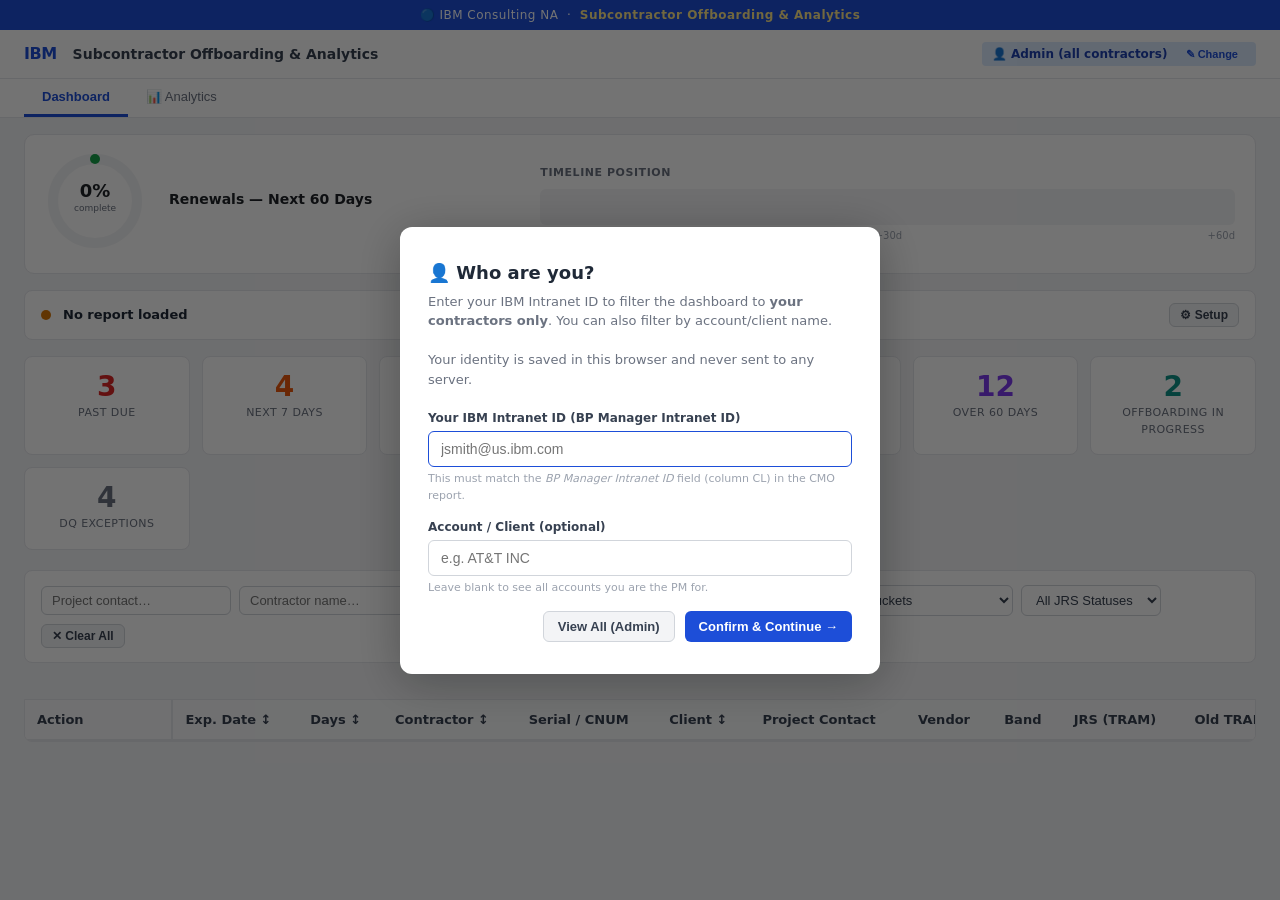
==== share.html @ f2ac37b5 "feat: server-side identity persistence (cross-device sync) + combo dropdowns show all A-Z options sc" ====
<!DOCTYPE html>
<html lang="en">
<head>
<meta charset="UTF-8">
<meta name="viewport" content="width=device-width, initial-scale=1.0">
<title>Subcontractor Offboarding & Analytics</title>
<style>
  *{box-sizing:border-box;margin:0;padding:0}
  body{font-family:-apple-system,"Segoe UI",system-ui,sans-serif;font-size:14px;line-height:1.5;background:#f3f4f6;color:#1f2937}
  .banner{background:#1d4ed8;color:#fff;text-align:center;padding:6px 12px;font-size:12px;letter-spacing:.04em}
  .banner b{color:#fde68a}
  header{background:#fff;border-bottom:1px solid #e5e7eb;padding:12px 24px;display:flex;align-items:center;gap:16px}
  header .logo{font-weight:700;font-size:16px;color:#1d4ed8;letter-spacing:-.5px}
  header .title{font-size:14px;color:#374151;font-weight:600}
  header .role-badge{margin-left:auto;background:#dbeafe;color:#1e40af;border-radius:4px;padding:3px 10px;font-size:12px;font-weight:600}
  nav{background:#fff;border-bottom:1px solid #e5e7eb;padding:0 24px;display:flex;gap:0}
  nav button{padding:10px 18px;border:none;background:none;cursor:pointer;font-size:13px;color:#6b7280;border-bottom:3px solid transparent;font-weight:500;transition:.15s}
  nav button.active{color:#1d4ed8;border-bottom-color:#1d4ed8;font-weight:700}
  nav button:hover:not(.active){color:#374151}
  .main{max-width:100%;margin:0;padding:16px 24px}
  /* Cards */
  .cards{display:grid;grid-template-columns:repeat(auto-fill,minmax(160px,1fr));gap:12px;margin-bottom:20px}
  .card{background:#fff;border:1px solid #e5e7eb;border-radius:8px;padding:16px;text-align:center;cursor:pointer;transition:.15s}
  .card:hover{border-color:#6366f1;box-shadow:0 2px 8px rgba(99,102,241,.15)}
  .card.active-filter{border-color:#1d4ed8;background:#eff6ff}
  .card .num{font-size:28px;font-weight:700;line-height:1}
  .card .lbl{font-size:11px;color:#6b7280;margin-top:4px;text-transform:uppercase;letter-spacing:.04em}
  .card.red .num{color:#dc2626}
  .card.orange .num{color:#ea580c}
  .card.yellow .num{color:#d97706}
  .card.blue .num{color:#2563eb}
  .card.green .num{color:#16a34a}
  .card.purple .num{color:#7c3aed}
  .card.teal .num{color:#0d9488}
  .card.gray .num{color:#6b7280}
  /* Staleness */
  .freshness-bar{background:#fff;border:1px solid #e5e7eb;border-radius:8px;padding:12px 16px;margin-bottom:16px;display:flex;align-items:center;gap:12px;font-size:13px}
  .freshness-bar .dot{width:10px;height:10px;border-radius:50%;flex-shrink:0}
  .dot-ok{background:#16a34a}
  .dot-warn{background:#d97706}
  .dot-stale{background:#dc2626}
  .freshness-bar span{color:#6b7280}
  .freshness-bar b{color:#1f2937}
  /* Filters */
  .filters{background:#fff;border:1px solid #e5e7eb;border-radius:8px;padding:14px 16px;margin-bottom:16px}
  .filters-row{display:flex;flex-wrap:wrap;gap:8px;align-items:center}
  .filters-row input,.filters-row select{border:1px solid #d1d5db;border-radius:6px;padding:6px 10px;font-size:13px;color:#374151;background:#fff;outline:none;min-width:140px}
  .filters-row input:focus,.filters-row select:focus{border-color:#6366f1}
  .btn{display:inline-flex;align-items:center;gap:6px;padding:7px 14px;border-radius:6px;border:none;cursor:pointer;font-size:13px;font-weight:600;transition:.15s}
  .btn-primary{background:#1d4ed8;color:#fff}
  .btn-primary:hover{background:#1e40af}
  .btn-secondary{background:#f3f4f6;color:#374151;border:1px solid #d1d5db}
  .btn-secondary:hover{background:#e5e7eb}
  .btn-danger{background:#dc2626;color:#fff}
  .btn-danger:hover{background:#b91c1c}
  .btn-warn{background:#d97706;color:#fff}
  .btn-warn:hover{background:#b45309}
  .btn-green{background:#16a34a;color:#fff}
  .btn-green:hover{background:#15803d}
  .btn-sm{padding:4px 10px;font-size:12px}
  /* Table */
  .table-outer{position:relative}
  /* Top scrollbar mirror */
  .table-scroll-top{overflow-x:auto;overflow-y:hidden;height:12px;border-radius:4px 4px 0 0}
  .table-scroll-top-inner{height:1px}
  .table-wrap{background:#fff;border:1px solid #e5e7eb;border-radius:0 0 8px 8px;overflow-x:auto;overflow-y:visible}
  table{width:100%;border-collapse:collapse;font-size:13px;min-width:1400px}
  /* Sticky header — stays visible while scrolling down */
  thead th{position:sticky;top:0;z-index:2;background:#f9fafb;padding:10px 12px;text-align:left;font-weight:600;color:#374151;border-bottom:2px solid #e5e7eb;white-space:nowrap;cursor:pointer;user-select:none}
  thead th:hover{background:#f3f4f6}
  /* Action column — sticky to left edge */
  th.col-action,td.col-action{position:sticky;left:0;z-index:1;background:#fff;min-width:130px;white-space:nowrap;border-right:2px solid #e5e7eb}
  thead th.col-action{z-index:3;background:#f9fafb}
  td{padding:9px 12px;border-bottom:1px solid #f3f4f6;vertical-align:middle}
  tr:last-child td{border-bottom:none}
  tr:hover td{background:#f9fafb}
  tr:hover td.col-action{background:#f0f4ff}
  .badge{display:inline-block;padding:2px 8px;border-radius:12px;font-size:11px;font-weight:600}
  .badge-red{background:#fee2e2;color:#b91c1c}
  .badge-orange{background:#ffedd5;color:#c2410c}
  .badge-yellow{background:#fef3c7;color:#92400e}
  .badge-green{background:#dcfce7;color:#15803d}
  .badge-blue{background:#dbeafe;color:#1e40af}
  .badge-purple{background:#ede9fe;color:#6d28d9}
  .badge-gray{background:#f3f4f6;color:#6b7280}
  .badge-warn{background:#fef9c3;color:#713f12}
  /* Detail Panel */
  .overlay{display:none;position:fixed;inset:0;background:rgba(0,0,0,.45);z-index:100;align-items:flex-start;justify-content:flex-end}
  .overlay.open{display:flex}
  .panel{background:#fff;width:680px;max-width:98vw;height:100vh;overflow-y:auto;padding:0;box-shadow:-4px 0 24px rgba(0,0,0,.18);display:flex;flex-direction:column}
  .panel-header{padding:18px 20px;border-bottom:1px solid #e5e7eb;display:flex;align-items:center;gap:12px;position:sticky;top:0;background:#fff;z-index:1}
  .panel-header h2{font-size:16px;font-weight:700;flex:1}
  .panel-body{padding:20px;flex:1}
  .section-title{font-size:12px;font-weight:700;text-transform:uppercase;letter-spacing:.06em;color:#6b7280;margin:18px 0 8px}
  .info-grid{display:grid;grid-template-columns:1fr 1fr;gap:8px 16px}
  .info-item label{display:block;font-size:11px;color:#9ca3af;text-transform:uppercase;letter-spacing:.04em;margin-bottom:2px}
  .info-item span{font-size:13px;color:#1f2937;font-weight:500}
  .dq-warn{background:#fffbeb;border:1px solid #fcd34d;border-radius:6px;padding:8px 12px;font-size:12px;color:#92400e;margin-bottom:8px}
  /* Modal */
  .modal-overlay{display:none;position:fixed;inset:0;background:rgba(0,0,0,.5);z-index:200;align-items:center;justify-content:center}
  .modal-overlay.open{display:flex}
  .modal{background:#fff;border-radius:10px;width:760px;max-width:96vw;max-height:92vh;overflow-y:auto;box-shadow:0 8px 40px rgba(0,0,0,.22)}
  /* Smart combo filter */
  .combo-wrap{position:relative;display:inline-block}
  .combo-wrap input{border:1px solid #d1d5db;border-radius:6px;padding:6px 10px;font-size:13px;color:#374151;background:#fff;outline:none;min-width:150px;width:100%}
  .combo-wrap input:focus{border-color:#6366f1}
  .combo-list{position:absolute;top:calc(100% + 2px);left:0;min-width:100%;max-height:220px;overflow-y:auto;background:#fff;border:1px solid #e5e7eb;border-radius:6px;box-shadow:0 4px 12px rgba(0,0,0,.1);z-index:9999;display:none}
  .combo-list.open{display:block}
  .combo-item{padding:7px 12px;font-size:13px;color:#374151;cursor:pointer;white-space:nowrap;overflow:hidden;text-overflow:ellipsis}
  .combo-item:hover,.combo-item.hi{background:#eff6ff;color:#1d4ed8}
  /* Renewal stepper */
  .rnw-stepper{display:flex;align-items:center;gap:0;margin-bottom:24px;padding:0 4px}
  .rnw-step{display:flex;align-items:center;gap:8px;flex:1;position:relative}
  .rnw-step:not(:last-child)::after{content:'';position:absolute;right:0;top:50%;width:calc(100% - 124px);height:2px;background:#e5e7eb;transform:translateY(-50%);left:124px}
  .rnw-step.done::after{background:#16a34a}
  .rnw-step.active::after{background:#e5e7eb}
  .rnw-circle{width:32px;height:32px;border-radius:50%;display:flex;align-items:center;justify-content:center;font-weight:700;font-size:13px;flex-shrink:0;border:2px solid #e5e7eb;background:#fff;color:#9ca3af;z-index:1}
  .rnw-step.active .rnw-circle{border-color:#1d4ed8;background:#1d4ed8;color:#fff}
  .rnw-step.done .rnw-circle{border-color:#16a34a;background:#16a34a;color:#fff}
  .rnw-label{font-size:12px;font-weight:600;color:#9ca3af;white-space:nowrap}
  .rnw-step.active .rnw-label{color:#1d4ed8}
  .rnw-step.done .rnw-label{color:#16a34a}
  .modal-header{padding:18px 20px;border-bottom:1px solid #e5e7eb;display:flex;align-items:center;gap:12px;position:sticky;top:0;background:#fff;z-index:1}
  .modal-header h2{font-size:16px;font-weight:700;flex:1}
  .modal-body{padding:20px}
  .modal-footer{padding:14px 20px;border-top:1px solid #e5e7eb;display:flex;gap:10px;justify-content:flex-end;position:sticky;bottom:0;background:#fff}
  /* Form */
  .form-group{margin-bottom:14px}
  .form-group label{display:block;font-size:12px;font-weight:600;color:#374151;margin-bottom:4px}
  .form-group input,.form-group select,.form-group textarea{width:100%;border:1px solid #d1d5db;border-radius:6px;padding:7px 10px;font-size:13px;color:#374151;outline:none}
  .form-group input:focus,.form-group select:focus,.form-group textarea:focus{border-color:#6366f1}
  .form-grid{display:grid;grid-template-columns:1fr 1fr;gap:12px}
  .attest-box{border:1px solid #d1d5db;border-radius:8px;padding:14px;margin-bottom:12px;background:#f9fafb}
  .attest-box label{display:flex;gap:10px;cursor:pointer;font-size:13px;color:#374151;line-height:1.5}
  .attest-box input[type=checkbox]{width:16px;height:16px;margin-top:2px;flex-shrink:0;accent-color:#1d4ed8}
  .attest-box.checked{border-color:#16a34a;background:#f0fdf4}
  /* JRS Validation */
  .jrs-result{border-radius:8px;padding:12px 14px;margin-bottom:12px;font-size:13px}
  .jrs-active{background:#dcfce7;border:1px solid #86efac;color:#15803d}
  .jrs-warn{background:#fef3c7;border:1px solid #fcd34d;color:#92400e}
  .jrs-error{background:#fee2e2;border:1px solid #fca5a5;color:#b91c1c}
  .jrs-blocked{background:#ede9fe;border:1px solid #c4b5fd;color:#6d28d9}
  /* TRAM Reconciliation */
  .recon-table{width:100%;border-collapse:collapse;font-size:13px;margin-bottom:12px}
  .recon-table th{background:#f9fafb;padding:8px 10px;text-align:left;font-size:11px;font-weight:700;text-transform:uppercase;letter-spacing:.04em;color:#6b7280;border-bottom:2px solid #e5e7eb}
  .recon-table td{padding:8px 10px;border-bottom:1px solid #f3f4f6;vertical-align:middle}
  .recon-match{color:#16a34a;font-weight:600}
  .recon-mismatch{color:#dc2626;font-weight:600}
  /* Timeline */
  .timeline{list-style:none}
  .timeline li{display:flex;gap:12px;margin-bottom:14px}
  .tl-dot{width:10px;height:10px;border-radius:50%;background:#6366f1;margin-top:5px;flex-shrink:0}
  .tl-dot.green{background:#16a34a}
  .tl-dot.orange{background:#ea580c}
  .tl-dot.red{background:#dc2626}
  .tl-dot.blue{background:#2563eb}
  .tl-content .tl-time{font-size:11px;color:#9ca3af}
  .tl-content .tl-action{font-size:13px;font-weight:600;color:#1f2937}
  .tl-content .tl-detail{font-size:12px;color:#6b7280}
  /* Progress Steps */
  .steps{display:flex;gap:0;margin-bottom:20px;background:#f9fafb;border:1px solid #e5e7eb;border-radius:8px;overflow:hidden}
  .step{flex:1;padding:10px 8px;text-align:center;font-size:12px;font-weight:600;color:#9ca3af;border-right:1px solid #e5e7eb;position:relative}
  .step:last-child{border-right:none}
  .step.done{background:#dcfce7;color:#15803d}
  .step.active{background:#dbeafe;color:#1e40af}
  .step.blocked{background:#fee2e2;color:#b91c1c}
  /* DQ Page */
  .dq-card{background:#fff;border:1px solid #e5e7eb;border-radius:8px;padding:16px;margin-bottom:12px}
  .dq-card h3{font-size:14px;font-weight:700;margin-bottom:8px;display:flex;align-items:center;gap:8px}
  .dq-card p{font-size:13px;color:#6b7280;margin-bottom:8px}
  .tag{display:inline-block;padding:2px 8px;border-radius:4px;font-size:11px;font-weight:700;text-transform:uppercase;letter-spacing:.04em;margin-right:4px}
  .tag-error{background:#fee2e2;color:#b91c1c}
  .tag-warn{background:#fef3c7;color:#92400e}
  .tag-info{background:#dbeafe;color:#1e40af}
  hr.divider{border:none;border-top:1px solid #e5e7eb;margin:16px 0}
  .confirm-row{background:#f0fdf4;border:1px solid #86efac;border-radius:8px;padding:12px 14px;margin-bottom:8px;font-size:13px}
  .confirm-row b{color:#15803d}
  .email-preview{background:#f9fafb;border:1px solid #e5e7eb;border-radius:8px;padding:14px;font-size:13px;font-family:monospace;white-space:pre-wrap;line-height:1.6}
  .field-changed{background:#fef9c3}
  .status-dot{display:inline-block;width:8px;height:8px;border-radius:50%;margin-right:5px}
  .sd-green{background:#16a34a}
  .sd-red{background:#dc2626}
  .sd-yellow{background:#d97706}
  .sd-blue{background:#2563eb}
  /* Identity / Who-are-you modal */
  @keyframes spin{from{transform:rotate(0deg)}to{transform:rotate(360deg)}}
  .id-modal-overlay{display:none;position:fixed;inset:0;background:rgba(0,0,0,.55);z-index:500;align-items:center;justify-content:center;pointer-events:none}
  .id-modal-overlay.open{display:flex;pointer-events:all}
  .id-modal{background:#fff;border-radius:12px;width:480px;max-width:96vw;padding:32px 28px;box-shadow:0 8px 48px rgba(0,0,0,.28)}
  .id-modal h2{font-size:18px;font-weight:700;margin-bottom:6px;color:#1f2937}
  .id-modal p{font-size:13px;color:#6b7280;margin-bottom:20px;line-height:1.5}
  .id-modal label{display:block;font-size:12px;font-weight:600;color:#374151;margin-bottom:4px}
  .id-modal input{width:100%;border:1px solid #d1d5db;border-radius:6px;padding:9px 12px;font-size:14px;outline:none;margin-bottom:14px}
  .id-modal input:focus{border-color:#1d4ed8}
  .id-modal .id-hint{font-size:11px;color:#9ca3af;margin-top:-10px;margin-bottom:14px}
  .id-modal .id-actions{display:flex;gap:10px;justify-content:flex-end;margin-top:6px}
  .id-active-badge{background:#dbeafe;color:#1d4ed8;border-radius:4px;padding:2px 8px;font-size:11px;font-weight:600;margin-left:6px;vertical-align:middle;cursor:pointer;border:none}
  .id-active-badge:hover{background:#bfdbfe}
</style>
</head>
<body>

<!-- ═══════════════════════════════════════════
     IDENTITY MODAL — shown before dashboard if no identity saved
═══════════════════════════════════════════ -->
<div class="id-modal-overlay" id="identityModal">
  <div class="id-modal">
    <h2>👤 Who are you?</h2>
    <p>Enter your IBM Intranet ID to filter the dashboard to <b>your contractors only</b>. You can also filter by account/client name.<br><br>Your identity is saved in this browser and never sent to any server.</p>
    <label>Your IBM Intranet ID (BP Manager Intranet ID)</label>
    <input id="id-intranetId" type="email" placeholder="jsmith@us.ibm.com" autocomplete="email"
           oninput="clearIdentityError()" onkeydown="if(event.key==='Enter') saveIdentity()">
    <div id="id-intranetId-error" style="display:none;color:#dc2626;font-size:12px;font-weight:600;margin-top:-10px;margin-bottom:10px"></div>
    <div class="id-hint">This must match the <em>BP Manager Intranet ID</em> field (column CL) in the CMO report.</div>
    <label>Account / Client (optional)</label>
    <input id="id-client" type="text" placeholder="e.g. AT&T INC">
    <div class="id-hint">Leave blank to see all accounts you are the PM for.</div>
    <!-- Admin PIN gate — hidden until "View All" is clicked -->
    <div id="adminPinSection" style="display:none;margin-top:12px;padding:12px;background:#f7f8fa;border:1px solid #e5e7eb;border-radius:6px">
      <label style="font-size:13px;font-weight:600;color:#374151">Admin PIN</label>
      <input id="adminPinInput" type="password" placeholder="Enter admin PIN"
             style="width:100%;padding:8px 10px;border:1px solid #d1d5db;border-radius:4px;font-size:14px;margin-top:4px;box-sizing:border-box"
             onkeydown="if(event.key==='Enter') confirmAdminPin()">
      <div id="adminPinError" style="color:#dc2626;font-size:12px;margin-top:4px;display:none">Incorrect PIN. Try again.</div>
      <div style="display:flex;gap:8px;margin-top:8px">
        <button class="btn btn-secondary" style="flex:1" onclick="hideAdminPin()">Cancel</button>
        <button class="btn btn-primary" style="flex:1" onclick="confirmAdminPin()">Confirm</button>
      </div>
    </div>
    <div class="id-actions" id="adminPinActions">
      <button class="btn btn-secondary" onclick="showAdminPin()">View All (Admin)</button>
      <button class="btn btn-primary" onclick="saveIdentity()">Confirm &amp; Continue →</button>
    </div>
  </div>
</div>

<div class="banner" id="appBanner">🔵 IBM Consulting NA &nbsp;·&nbsp; <b>Subcontractor Offboarding &amp; Analytics</b></div>

<header>
  <div class="logo">IBM</div>
  <div class="title">Subcontractor Offboarding &amp; Analytics</div>
  <div class="role-badge" id="headerBadge">👤 —</div>
</header>

<nav>
  <button class="active" onclick="showTab('dashboard',this)">Dashboard</button>
  <button onclick="showTab('analytics',this)">📊 Analytics</button>
</nav>

<div class="main">

<!-- ═══════════════════════════════════════════
     TAB: DASHBOARD
═══════════════════════════════════════════ -->
<div id="tab-dashboard">

  <!-- ── 60-Day Renewal Progress Ring ── -->
  <div id="renewalProgressWidget" style="background:#fff;border:1px solid #e5e7eb;border-radius:10px;padding:16px 20px;margin-bottom:16px;display:flex;gap:24px;align-items:center;flex-wrap:wrap">
    <div style="position:relative;flex-shrink:0">
      <svg width="100" height="100" viewBox="0 0 100 100">
        <circle cx="50" cy="50" r="42" fill="none" stroke="#f3f4f6" stroke-width="10"/>
        <circle id="rpRingDone" cx="50" cy="50" r="42" fill="none" stroke="#16a34a" stroke-width="10"
                stroke-linecap="round" stroke-dasharray="0 264" transform="rotate(-90 50 50)" style="transition:stroke-dasharray .5s ease"/>
        <circle id="rpRingIP" cx="50" cy="50" r="42" fill="none" stroke="#f59e0b" stroke-width="10"
                stroke-linecap="round" stroke-dasharray="0 264" transform="rotate(-90 50 50)" style="transition:stroke-dasharray .5s ease;display:none"/>
        <text id="rpPct" x="50" y="46" text-anchor="middle" font-size="18" font-weight="700" fill="#1f2328">0%</text>
        <text x="50" y="60" text-anchor="middle" font-size="9" fill="#6b7280">complete</text>
      </svg>
    </div>
    <div style="flex:1;min-width:200px">
      <div style="font-weight:700;font-size:14px;margin-bottom:10px;color:#1f2328">Renewals — Next 60 Days</div>
      <div style="display:flex;flex-direction:column;gap:6px" id="rpLegend"></div>
    </div>
    <div style="flex:2;min-width:260px">
      <div style="font-size:11px;font-weight:700;text-transform:uppercase;letter-spacing:.05em;color:#6b7280;margin-bottom:8px">Timeline position</div>
      <div id="rpTimeline" style="position:relative;height:36px;background:#f3f4f6;border-radius:6px;overflow:hidden"></div>
      <div style="display:flex;justify-content:space-between;font-size:10px;color:#9ca3af;margin-top:3px"><span>Today</span><span>+30d</span><span>+60d</span></div>
    </div>
  </div>

  <div class="freshness-bar" id="freshnessBar">
    <div class="dot dot-warn" id="freshnessDot"></div>
    <div id="freshnessText">
      <b id="freshnessFile">No report loaded</b>
      <span id="freshnessDate" style="margin-left:12px"></span>
      <span id="freshnessIngested" style="margin-left:12px"></span>
      <span id="freshnessStale" style="margin-left:12px;color:#d97706;font-weight:600"></span>
    </div>
    <button class="btn btn-secondary btn-sm" style="margin-left:auto" id="setupBtn" onclick="openSetupPanel()">⚙ Setup</button>
  </div>

  <div class="cards" id="bucketCards">
    <div class="card red" onclick="filterBucket('past-due',this)" title="Past due">
      <div class="num" id="cnt-past">3</div>
      <div class="lbl">Past Due</div>
    </div>
    <div class="card orange" onclick="filterBucket('0-7',this)" title="0–7 days">
      <div class="num" id="cnt-07">4</div>
      <div class="lbl">Next 7 Days</div>
    </div>
    <div class="card yellow" onclick="filterBucket('8-14',this)" title="8–14 days">
      <div class="num" id="cnt-814">5</div>
      <div class="lbl">8–14 Days</div>
    </div>
    <div class="card blue" onclick="filterBucket('15-30',this)" title="15–30 days">
      <div class="num" id="cnt-1530">6</div>
      <div class="lbl">15–30 Days</div>
    </div>
    <div class="card green" onclick="filterBucket('31-60',this)" title="31–60 days">
      <div class="num" id="cnt-3160">8</div>
      <div class="lbl">31–60 Days</div>
    </div>
    <div class="card purple" onclick="filterBucket('60+',this)" title=">60 days">
      <div class="num" id="cnt-60p">12</div>
      <div class="lbl">Over 60 Days</div>
    </div>
    <div class="card teal" onclick="filterBucket('offboard-ip',this)" title="Offboarding in progress">
      <div class="num" id="cnt-oip">2</div>
      <div class="lbl">Offboarding In Progress</div>
    </div>
    <div class="card gray" onclick="filterBucket('dq',this)" title="Data quality">
      <div class="num" id="cnt-dq">4</div>
      <div class="lbl">DQ Exceptions</div>
    </div>
  </div>

  <div class="filters">
    <div class="filters-row">
      <!-- Smart combo: type to search, dropdown shows matching options from live data -->
      <div class="combo-wrap" id="cw-contact">
        <input id="f-contact" type="text" placeholder="Project contact…" autocomplete="off"
               oninput="_comboInput('contact')" onfocus="_comboOpen('contact')" onblur="_comboBlur('contact')">
        <div class="combo-list" id="cl-contact"></div>
      </div>
      <div class="combo-wrap" id="cw-contractor">
        <input id="f-contractor" type="text" placeholder="Contractor name…" autocomplete="off"
               oninput="_comboInput('contractor')" onfocus="_comboOpen('contractor')" onblur="_comboBlur('contractor')">
        <div class="combo-list" id="cl-contractor"></div>
      </div>
      <div class="combo-wrap" id="cw-client">
        <input id="f-client" type="text" placeholder="Client…" autocomplete="off"
               oninput="_comboInput('client')" onfocus="_comboOpen('client')" onblur="_comboBlur('client')">
        <div class="combo-list" id="cl-client"></div>
      </div>
      <div class="combo-wrap" id="cw-serial">
        <input id="f-serial" type="text" placeholder="Serial / TalentID…" autocomplete="off"
               oninput="_comboInput('serial')" onfocus="_comboOpen('serial')" onblur="_comboBlur('serial')">
        <div class="combo-list" id="cl-serial"></div>
      </div>
      <select id="f-bucket" onchange="applyFilters()">
        <option value="">All Buckets</option>
        <option value="past-due">Past Due</option>
        <option value="0-7">Next 7 Days</option>
        <option value="8-14">8–14 Days</option>
        <option value="15-30">15–30 Days</option>
        <option value="31-60">31–60 Days</option>
        <option value="60+">Over 60 Days</option>
        <option value="offboard-ip">Offboarding In Progress</option>
      </select>
      <select id="f-jrs" onchange="applyFilters()">
        <option value="">All JRS Statuses</option>
        <option value="active">JRS Active</option>
        <option value="warn">JRS Warning</option>
        <option value="invalid">JRS Invalid</option>
      </select>
      <button class="btn btn-secondary btn-sm" onclick="clearFilters()">✕ Clear All</button>
    </div>
  </div>

  <div style="font-size:12px;color:#6b7280;text-align:right;padding:4px 8px" id="tableRowCount"></div>
  <div class="table-outer">
    <div class="table-scroll-top" id="tableScrollTop">
      <div class="table-scroll-top-inner" id="tableScrollTopInner"></div>
    </div>
    <div class="table-wrap" id="tableWrap">
      <table id="mainTable">
        <thead>
          <tr>
            <th class="col-action">Action</th>
            <th onclick="sortTable(0)" title="Sort">Exp. Date ↕</th>
            <th onclick="sortTable(1)" title="Sort">Days ↕</th>
            <th onclick="sortTable(2)">Contractor ↕</th>
            <th onclick="sortTable(3)">Serial / CNUM</th>
            <th onclick="sortTable(4)">Client ↕</th>
            <th onclick="sortTable(5)">Project Contact</th>
            <th onclick="sortTable(6)">Vendor</th>
            <th onclick="sortTable(7)">Band</th>
            <th onclick="sortTable(8)">JRS (TRAM)</th>
            <th onclick="sortTable(9)">Old TRAM ID</th>
            <th>PM Status</th>
          </tr>
        </thead>
        <tbody id="tableBody"></tbody>
      </table>
    </div>
  </div>
</div>

<!-- ═══════════════════════════════════════════
     TAB: RENEWAL WORKFLOW
═══════════════════════════════════════════ -->
<!-- ═══════════════════════════════════════════
     TAB: ANALYTICS
═══════════════════════════════════════════ -->
<div id="tab-analytics" style="display:none">
  <div style="padding:24px">

    <!-- Filters -->
    <div style="display:flex;gap:12px;flex-wrap:wrap;align-items:center;margin-bottom:24px">
      <div>
        <label style="font-size:12px;color:#6b7280;display:block;margin-bottom:4px">Market / Sector (col GM)</label>
        <select id="an-sector" onchange="renderAnalytics()" style="padding:6px 10px;border:1px solid #d1d5db;border-radius:6px;font-size:13px;min-width:160px">
          <option value="">All Sectors</option>
        </select>
      </div>
      <div>
        <label style="font-size:12px;color:#6b7280;display:block;margin-bottom:4px">Client</label>
        <select id="an-client" onchange="renderAnalytics()" style="padding:6px 10px;border:1px solid #d1d5db;border-radius:6px;font-size:13px;min-width:200px">
          <option value="">All Clients</option>
        </select>
      </div>
      <div style="margin-left:auto;font-size:12px;color:#6b7280" id="an-scope"></div>
    </div>

    <!-- Summary cards row -->
    <div style="display:grid;grid-template-columns:repeat(auto-fill,minmax(140px,1fr));gap:12px;margin-bottom:28px" id="an-cards"></div>

    <!-- Charts grid -->
    <div style="display:grid;grid-template-columns:1fr 1fr;gap:24px;margin-bottom:24px">
      <!-- Expiry bucket bar chart -->
      <div style="background:#fff;border:1px solid #e5e7eb;border-radius:10px;padding:20px">
        <div style="font-weight:600;font-size:14px;margin-bottom:16px;color:#1f2328">Contractors by Expiry Bucket</div>
        <div id="an-chart-bucket"></div>
      </div>
      <!-- Sector donut -->
      <div style="background:#fff;border:1px solid #e5e7eb;border-radius:10px;padding:20px">
        <div style="font-weight:600;font-size:14px;margin-bottom:16px;color:#1f2328">Distribution by Sector</div>
        <div id="an-chart-sector"></div>
      </div>
    </div>

    <!-- Top clients bar + Top vendors bar -->
    <div style="display:grid;grid-template-columns:1fr 1fr;gap:24px;margin-bottom:24px">
      <div style="background:#fff;border:1px solid #e5e7eb;border-radius:10px;padding:20px">
        <div style="font-weight:600;font-size:14px;margin-bottom:16px;color:#1f2328">Top 10 Clients</div>
        <div id="an-chart-clients"></div>
      </div>
      <div style="background:#fff;border:1px solid #e5e7eb;border-radius:10px;padding:20px">
        <div style="font-weight:600;font-size:14px;margin-bottom:16px;color:#1f2328">Top 10 Vendors</div>
        <div id="an-chart-vendors"></div>
      </div>
    </div>

    <!-- Expiry timeline -->
    <div style="background:#fff;border:1px solid #e5e7eb;border-radius:10px;padding:20px;margin-bottom:24px">
      <div style="font-weight:600;font-size:14px;margin-bottom:4px;color:#1f2328">Expiry Timeline — Contractors expiring per month</div>
      <div style="font-size:12px;color:#6b7280;margin-bottom:16px">Each bar = number of contractors whose contract ends in that month</div>
      <div id="an-chart-timeline"></div>
    </div>

  </div>
</div>


</div><!-- /main -->

<!-- ═══════════════════════════════════════════
     SETUP PANEL (slide-in from right)
═══════════════════════════════════════════ -->
<div class="overlay" id="setupOverlay" onclick="closeSetupPanel(event)">
  <div class="panel" id="setupPanel">
    <div class="panel-header">
      <h2 id="setupPanelTitle">⚙ Setup</h2>
      <button class="btn btn-secondary btn-sm" onclick="closeSetupPanel()">✕ Close</button>
    </div>
    <div class="panel-body">

      <!-- Status-only view for non-admins -->
      <div id="setupStatusOnly">
        <p style="font-size:13px;color:#6b7280;margin-bottom:16px">
          Files are loaded and managed by the app admin. Data is shared across all users — no action needed.
        </p>
        <div id="statusReport" style="font-size:13px;margin-bottom:8px"></div>
        <div id="statusTaxonomy" style="font-size:13px;margin-bottom:8px"></div>
        <div id="statusTemplate" style="font-size:13px;margin-bottom:8px"></div>
        <div id="setupSummary" style="margin-top:12px"></div>
        <hr style="border:none;border-top:1px solid #e5e7eb;margin:16px 0">
        <button id="setupAdminBtn" class="btn btn-secondary btn-sm" onclick="setupEnterAdminMode()">🔒 Admin: Upload / Replace Files</button>
      </div>

      <!-- Admin upload controls — hidden until PIN verified -->
      <div id="setupAdminControls" style="display:none">

        <p style="font-size:13px;color:#6b7280;margin-bottom:20px">
          Upload your three files once. They are <b>saved to disk on the server</b> and auto-reload on every restart — no re-upload needed.
        </p>

        <input type="hidden" id="uploadPin">

        <!-- Report -->
        <div style="border:1px solid #e5e7eb;border-radius:8px;padding:16px;margin-bottom:14px;background:#fafafa">
          <div style="font-weight:700;margin-bottom:4px">1. Contractor Report <span style="color:#dc2626">*</span></div>
          <div style="font-size:12px;color:#6b7280;margin-bottom:10px">
            The <code>.xlsb</code> or <code>.xlsx</code> CMO report.<br>
            Filename: <code>Contractor Management Outlook report IBM Consulting NA 09.07.xlsb</code>
          </div>
          <div style="display:flex;align-items:center;gap:10px">
            <input type="file" id="fileReport" accept=".xlsb,.xlsx" style="font-size:13px">
            <button class="btn btn-primary btn-sm" onclick="uploadFile('report')">Upload</button>
          </div>
          <div id="statusReportAdmin" style="margin-top:8px;font-size:13px"></div>
        </div>

        <!-- Taxonomy -->
        <div style="border:1px solid #e5e7eb;border-radius:8px;padding:16px;margin-bottom:14px;background:#fafafa">
          <div style="font-weight:700;margin-bottom:4px">2. JRS Taxonomy <span style="color:#dc2626">*</span></div>
          <div style="font-size:12px;color:#6b7280;margin-bottom:10px">
            The M389 taxonomy <code>.xlsx</code> file (IBM Consulting Taxonomy Shortlist).
          </div>
          <div style="display:flex;align-items:center;gap:10px">
            <input type="file" id="fileTaxonomy" accept=".xlsx" style="font-size:13px">
            <button class="btn btn-primary btn-sm" onclick="uploadFile('taxonomy')">Upload</button>
          </div>
          <div id="statusTaxonomyAdmin" style="margin-top:8px;font-size:13px"></div>
        </div>

        <!-- Template -->
        <div style="border:1px solid #e5e7eb;border-radius:8px;padding:16px;margin-bottom:14px;background:#fafafa">
          <div style="font-weight:700;margin-bottom:4px">3. Excel Renewal Template <span style="color:#dc2626">*</span></div>
          <div style="font-size:12px;color:#6b7280;margin-bottom:10px">
            The <code>Request Form Template_Contractor Team.xlsm</code> file.
          </div>
          <div style="display:flex;align-items:center;gap:10px">
            <input type="file" id="fileTemplate" accept=".xlsm,.xlsx" style="font-size:13px">
            <button class="btn btn-primary btn-sm" onclick="uploadFile('template')">Upload</button>
          </div>
          <div id="statusTemplateAdmin" style="margin-top:8px;font-size:13px"></div>
        </div>

      </div><!-- /setupAdminControls -->

    </div>
  </div>
</div>

<!-- ═══════════════════════════════════════════
     DETAIL PANEL (slide-in)
═══════════════════════════════════════════ -->
<div class="overlay" id="detailOverlay" onclick="closeDetail(event)">
  <div class="panel" id="detailPanel">
    <div class="panel-header">
      <h2 id="detailTitle">Contractor Detail</h2>
      <button class="btn btn-secondary btn-sm" onclick="closeDetailPanel()">✕ Close</button>
    </div>
    <div class="panel-body" id="detailBody"></div>
  </div>
</div>

<!-- ═══════════════════════════════════════════
     OFFBOARDING MODAL
═══════════════════════════════════════════ -->
<div class="modal-overlay" id="offboardModal">
  <div class="modal">
    <div class="modal-header">
      <h2 id="offboardModalTitle">Offboarding Workflow</h2>
      <button class="btn btn-secondary btn-sm" onclick="closeOffboardModal()">✕ Close</button>
    </div>
    <div class="modal-body" id="offboardModalBody"></div>
    <div class="modal-footer" id="offboardModalFooter"></div>
  </div>
</div>

<script>
// ═══════════════════════════════════════════════
// API CONFIGURATION
// Set API_BASE to your deployed backend URL once it is live.
// Leave empty ('') to use synthetic data only (prototype mode).
// Example: const API_BASE = 'https://tram-renewals-production.up.railway.app';
// ═══════════════════════════════════════════════
const API_BASE = 'https://tram-renewals-production.up.railway.app';

// ── API helpers ───────────────────────────────
async function apiFetch(path, options={}) {
  const url = API_BASE + path;
  const res = await fetch(url, {
    headers: {'Content-Type':'application/json', 'Accept':'application/json'},
    ...options
  });
  if (!res.ok) {
    const err = await res.json().catch(()=>({detail: res.statusText}));
    throw new Error(err.detail || res.statusText);
  }
  return res.json();
}

// ── Setup panel ───────────────────────────────
// Tracks whether the current session has verified the admin PIN for Setup.
let _setupAdminVerified = false;

async function openSetupPanel() {
  document.getElementById('setupOverlay').classList.add('open');

  // Populate status rows from /api/status for everyone
  if (API_BASE) {
    try {
      const st = await apiFetch('/api/status');
      const rEl = document.getElementById('statusReport');
      const tEl = document.getElementById('statusTaxonomy');
      const tmEl= document.getElementById('statusTemplate');
      if (rEl)  rEl.innerHTML  = st.report   ? `<span style="color:#16a34a">✅ CMO loaded: <b>${st.report.filename}</b> — ${st.report.accepted} contractors · ${st.report.report_date}${st.report.persisted?' · 💾 persisted':''}</span>` : `<span style="color:#6b7280">⚪ CMO report: not loaded</span>`;
      if (tEl)  tEl.innerHTML  = st.taxonomy ? `<span style="color:#16a34a">✅ JRS Taxonomy loaded${st.taxonomy.persisted?' · 💾 persisted':''}</span>` : `<span style="color:#6b7280">⚪ JRS Taxonomy: not loaded</span>`;
      if (tmEl) tmEl.innerHTML = st.template ? `<span style="color:#16a34a">✅ Template loaded: <b>${st.template.filename||'template'}</b> · ${(st.template.size/1024).toFixed(0)} KB${st.template.persisted?' · 💾 persisted':''}</span>` : `<span style="color:#6b7280">⚪ Renewal template: not loaded</span>`;
    } catch(_) {}
  }

  // Show admin controls only if PIN already verified this session
  _showSetupMode(_setupAdminVerified);
}

function _showSetupMode(isAdmin) {
  document.getElementById('setupStatusOnly').style.display     = isAdmin ? 'none' : 'block';
  document.getElementById('setupAdminControls').style.display  = isAdmin ? 'block' : 'none';
  document.getElementById('setupPanelTitle').textContent       = isAdmin ? '⚙ Setup — Upload Files (Admin)' : '⚙ Setup — Status';
  // Show/hide the "Admin Upload" button in the status-only view
  const adminBtn = document.getElementById('setupAdminBtn');
  if (adminBtn) adminBtn.style.display = isAdmin ? 'none' : 'inline-block';
}

async function setupEnterAdminMode() {
  const pin = prompt('Enter admin PIN to access upload controls:');
  if (pin === null) return; // cancelled
  try {
    const resp = await fetch(`${API_BASE}/api/verify-pin?pin=${encodeURIComponent(pin.trim())}`);
    if (resp.ok) {
      _setupAdminVerified = true;
      // Store verified PIN for upload calls
      document.getElementById('uploadPin').value = pin.trim();
      _showSetupMode(true);
    } else {
      alert('Incorrect PIN.');
    }
  } catch(_) {
    alert('Could not reach server.');
  }
}

function closeSetupPanel(e) {
  if (!e || e.target === document.getElementById('setupOverlay'))
    document.getElementById('setupOverlay').classList.remove('open');
}

async function uploadFile(type) {
  const capType   = type.charAt(0).toUpperCase() + type.slice(1);
  const fileInput = document.getElementById('file' + capType);
  // Admin status elements have "Admin" suffix; fallback to plain id
  const statusEl  = document.getElementById('status' + capType + 'Admin')
                 || document.getElementById('status' + capType);
  if (!fileInput || !fileInput.files || !fileInput.files[0]) {
    if (statusEl) statusEl.innerHTML = `<span style="color:#dc2626">Please select a file first.</span>`;
    return;
  }
  const file = fileInput.files[0];
  const pin  = (document.getElementById('uploadPin') || {}).value || '';
  if (statusEl) statusEl.innerHTML = `<span style="color:#6b7280">⏳ Uploading ${file.name}…</span>`;

  try {
    const form = new FormData();
    form.append('file', file);
    const url = `${API_BASE}/api/upload/${type}?pin=${encodeURIComponent(pin)}`;
    const res = await fetch(url, {method:'POST', body: form});
    if (!res.ok) {
      const err = await res.json().catch(()=>({detail: res.statusText}));
      throw new Error(err.detail || res.statusText);
    }
    const data = await res.json();
    if (type === 'report') {
      const ledgerNote = data.ledger_applied ? ` · 📋 ${data.ledger_applied} ledger overrides applied` : '';
      if (statusEl) statusEl.innerHTML = `<span style="color:#16a34a">✅ ${data.filename} — ${data.accepted} contractors, ${data.dq} DQ${ledgerNote}</span>`;
      await loadData();
    } else if (type === 'taxonomy') {
      if (statusEl) statusEl.innerHTML = `<span style="color:#16a34a">✅ Taxonomy loaded successfully</span>`;
    } else {
      if (statusEl) statusEl.innerHTML = `<span style="color:#16a34a">✅ ${data.filename} — template ready (${(data.size/1024).toFixed(0)} KB)</span>`;
    }
  } catch(e) {
    if (statusEl) statusEl.innerHTML = `<span style="color:#dc2626">❌ ${e.message}</span>`;
  }
}

function checkSetupComplete() { /* no-op — status shown via openSetupPanel */ }

// ── Load contractors from backend ──────────────
// Normalise a raw API contractor record so renderTable() can read it identically
// to the synthetic CONTRACTORS array. Backend uses daysToExpiry; frontend uses c.days.
// Also handles bucket overrides for renewal/offboard in-progress states.
function normaliseApiRecord(c) {
  c.id   = c.serial;
  c.days = (c.daysToExpiry !== undefined && c.daysToExpiry !== null) ? c.daysToExpiry : daysFrom(c.endDate);
  // Bucket is date-driven only — CMO renewal/offboard columns are ignored
  if (!c.bucket) c.bucket = bucket(c.days);
  // Only the ledger (set by PM actions in this app) can override the bucket
  if (c._ledger) {
    if (c._ledger.renewal  === 'Submitted') { c.renewal  = 'Submitted'; c.bucket = 'renewal-ip'; }
    if (c._ledger.offboard === 'Submitted') { c.offboard = 'Submitted'; c.bucket = 'offboard-ip'; }
  }
  // Ensure fields the table reads are never undefined
  c.contact              = c.contact              || '–';
  c.contactEmail         = c.contactEmail         || '';
  c.bpManagerIntranetId  = c.bpManagerIntranetId  || '';
  c.pmStatus             = c.pmStatus             || 'Pending';
  c.pmStatusPct          = c.pmStatusPct          !== undefined ? c.pmStatusPct : 0;
  c.vendor               = c.vendor               || '–';
  c.band         = c.band         || '–';
  c.jrsTram      = c.jrsTram      || '–';
  c.jrsStatus    = c.jrsStatus    || 'invalid';
  c.workLocation = c.workLocation || '–';
  c.tramId       = c.tramId       || null;
  c.cnum         = c.cnum         || null;
  return c;
}

// ── IDENTITY / FILTER-FIRST ────────────────────────────────────────────
// Identity is stored BOTH on the server (per email key) AND in localStorage.
// Server storage means any device/browser signed in with the same email
// automatically inherits the session — no re-entry needed.
// localStorage is the immediate cache so the page loads fast without waiting.
let _identity = null;

function _loadIdentity() {
  // Load from localStorage first (instant, no network)
  try {
    const raw = localStorage.getItem('tram_identity');
    if (raw) {
      const parsed = JSON.parse(raw);
      if (parsed && parsed.intranetId && parsed.viewAll) parsed.viewAll = false;
      _identity = parsed;
    }
  } catch(_) {}
}

async function _syncIdentityFromServer(id) {
  // Pull identity from server for this email — overwrites localStorage if server has newer data.
  // Called after login so a different device picks up the same identity automatically.
  if (!API_BASE || !id) return;
  try {
    const resp = await fetch(`${API_BASE}/api/identity?id=${encodeURIComponent(id)}`);
    if (resp.ok) {
      const data = await resp.json();
      if (data && data.intranetId) {
        _identity = data;
        try { localStorage.setItem('tram_identity', JSON.stringify(_identity)); } catch(_) {}
        _updateHeaderBadge();
      }
    }
  } catch(_) {} // silent — server may not support this endpoint yet
}

async function _saveIdentityStore(id, client, viewAll) {
  _identity = { intranetId: id.trim().toLowerCase(), client: client.trim(), viewAll: !!viewAll };
  // 1. Save locally immediately
  try { localStorage.setItem('tram_identity', JSON.stringify(_identity)); } catch(_) {}
  // 2. Persist to server so other devices pick it up
  if (API_BASE && id.trim()) {
    try {
      await fetch(`${API_BASE}/api/identity`, {
        method: 'PUT',
        headers: { 'Content-Type': 'application/json' },
        body: JSON.stringify(_identity),
      });
    } catch(_) {} // silent — page still works from localStorage
  }
}

function _updateHeaderBadge() {
  const badge = document.getElementById('headerBadge');
  if (!badge) return;
  if (!_identity || _identity.viewAll) {
    badge.innerHTML = '👤 Admin (all contractors) <button class="id-active-badge" onclick="openIdentityModal()" title="Change identity">✎ Change</button>';
  } else {
    const label = _identity.client
      ? `${_identity.intranetId} · ${_identity.client}`
      : _identity.intranetId;
    badge.innerHTML = `👤 ${label} <button class="id-active-badge" onclick="openIdentityModal()" title="Change identity">✎ Change</button>`;
  }
}

function openIdentityModal() {
  if (_identity) {
    document.getElementById('id-intranetId').value = _identity.intranetId || '';
    document.getElementById('id-client').value     = _identity.client     || '';
  }
  document.getElementById('identityModal').classList.add('open');
}

function closeIdentityModal(viewAll) {
  document.getElementById('identityModal').classList.remove('open');
  hideAdminPin();
  if (viewAll) {
    _saveIdentityStore('', '', true);
    _updateHeaderBadge();
    if (_liveRegistry.length && _liveRegistry !== CONTRACTORS) {
      _applyIdentityToView();
    } else {
      loadData();
    }
  }
}

function showAdminPin() {
  document.getElementById('adminPinSection').style.display = 'block';
  document.getElementById('adminPinActions').style.display = 'none';
  document.getElementById('adminPinInput').value = '';
  document.getElementById('adminPinError').style.display = 'none';
  document.getElementById('adminPinInput').focus();
}

function hideAdminPin() {
  document.getElementById('adminPinSection').style.display = 'none';
  document.getElementById('adminPinActions').style.display = 'flex';
  document.getElementById('adminPinError').style.display = 'none';
}

async function confirmAdminPin() {
  const pin = (document.getElementById('adminPinInput').value || '').trim();
  const errEl = document.getElementById('adminPinError');
  errEl.style.display = 'none';
  try {
    const resp = await fetch(`${API_BASE}/api/verify-pin?pin=${encodeURIComponent(pin)}`);
    if (resp.ok) {
      // PIN correct — proceed as admin
      closeIdentityModal(true);
    } else {
      errEl.style.display = 'block';
      document.getElementById('adminPinInput').value = '';
      document.getElementById('adminPinInput').focus();
    }
  } catch(_) {
    errEl.textContent = 'Could not reach server. Try again.';
    errEl.style.display = 'block';
  }
}

function clearIdentityError() {
  const el = document.getElementById('id-intranetId-error');
  if (el) el.style.display = 'none';
  document.getElementById('id-intranetId').style.borderColor = '';
}

function _showIdentityError(msg) {
  const inp = document.getElementById('id-intranetId');
  const err = document.getElementById('id-intranetId-error');
  inp.style.borderColor = '#dc2626';
  err.textContent = msg;
  err.style.display = 'block';
  inp.focus();
}

async function saveIdentity() {
  const id     = (document.getElementById('id-intranetId').value || '').trim();
  const client = (document.getElementById('id-client').value     || '').trim();
  if (!id) {
    _showIdentityError('An IBM Intranet ID is required to continue.');
    return;
  }
  if (!id.includes('@') || !id.includes('.')) {
    _showIdentityError('Enter a valid email address (e.g. jsmith@us.ibm.com).');
    return;
  }
  clearIdentityError();
  await _saveIdentityStore(id, client, false);   // saves locally + server
  document.getElementById('identityModal').classList.remove('open');
  _updateHeaderBadge();
  loadData();
}

function _applyIdentityToView() {
  const filtered = _identityFilter([..._liveRegistry]);
  renderTable(filtered);
  updateBucketCounts(filtered);
  // Update banner row-count message
  const total = _liveRegistry.length;
  const shown = filtered.length;
  const b = document.getElementById('appBanner');
  if (b && total > 0) {
    const filterMsg = (_identity && !_identity.viewAll && _identity.intranetId)
      ? `✓ Live data loaded from backend · showing ${shown} of ${total} for ${_identity.intranetId}`
      : `✓ Live data loaded from backend · ${total} contractors`;
    b.style.background = '#15803d';
    b.innerHTML = filterMsg;
  }
}

// Returns the subset of data that belongs to this PM, or all if viewAll/admin.
// Primary match: bpManagerIntranetId (CMO column "CL" — BP Manager Intranet ID).
// Fallback chain: pmIntranetId → contactEmail → contact username prefix.
function _identityFilter(data) {
  if (!_identity || _identity.viewAll || !_identity.intranetId) return data;
  const id = _identity.intranetId.trim().toLowerCase();
  const cl = (_identity.client || '').trim().toLowerCase();

  const result = data.filter(c => {
    const bpId  = (c.bpManagerIntranetId || '').trim().toLowerCase();
    const pmId  = (c.pmIntranetId        || '').trim().toLowerCase();
    const ce    = (c.contactEmail        || '').trim().toLowerCase();
    const uname = id.split('@')[0];

    const pmMatch =
      bpId === id ||
      pmId === id ||
      ce   === id ||
      (uname.length > 2 && (c.contact || '').toLowerCase().includes(uname));

    if (!pmMatch) return false;
    if (!cl) return true;
    return (c.client || '').toLowerCase().includes(cl);
  });

  // Debug: log first-time to console so we can diagnose 0-row issues
  if (data.length > 0 && result.length === 0) {
    const sample = data.slice(0, 3).map(c => ({
      bpManagerIntranetId: c.bpManagerIntranetId,
      pmIntranetId: c.pmIntranetId,
      contactEmail: c.contactEmail,
    }));
    console.warn('[identityFilter] 0 rows matched for:', id,
      '\nSample bpManagerIntranetId values from first 3 rows:', sample);
  } else {
    console.info(`[identityFilter] ${result.length}/${data.length} rows for: ${id}`);
  }

  return result;
}

function initIdentity() {
  _loadIdentity();
  _updateHeaderBadge();
  if (!_identity) {
    // No local identity — open modal immediately
    document.getElementById('identityModal').classList.add('open');
    setTimeout(() => document.getElementById('id-intranetId').focus(), 50);
  } else if (_identity.intranetId && !_identity.viewAll) {
    // Has local identity — silently sync from server in background.
    // If server has a newer/different record for this email, it will update
    // and re-render without requiring the user to re-enter anything.
    _syncIdentityFromServer(_identity.intranetId);
  }
}

// Called on page load — show empty state, then load real API data
async function loadData() {
  renderTable([]);
  updateBucketCounts([]);
  if (!API_BASE) {
    showLoadingBanner('No API configured — running in prototype mode. Upload a report via ⚙ Setup.');
    return;
  }
  try {
    // Pass the PM's intranet ID to the backend so it filters server-side.
    // This keeps the JSON payload small (~200 rows vs 4,355) and avoids Railway timeouts.
    // Admin (viewAll / no identity) gets all rows — larger payload but acceptable.
    let url = API_BASE + '/api/contractors';
    if (_identity && !_identity.viewAll && _identity.intranetId) {
      url += '?bp_manager_id=' + encodeURIComponent(_identity.intranetId);
    }
    const resp = await fetch(url);
    if (resp.status === 503) {
      // Backend up but no CMO uploaded yet — this is expected on first visit
      showLoadingBanner('No data loaded — click ⚙ Setup / Upload Files to get started.');
      return;
    }
    if (!resp.ok) {
      showErrorBanner(`Backend error ${resp.status} — check Railway logs.`);
      return;
    }
    const data = await resp.json();
    const all  = [...data.contractors, ...data.dq_exceptions].map(normaliseApiRecord);
    _liveRegistry = all;
    // Debug: log the fields present on the first record so identity filter issues are visible
    if (all.length > 0) {
      console.info('[loadData] rows received:', all.length,
        '| total in CMO:', data.meta.total_accepted,
        '| server-filtered:', data.meta.filtered,
        '| first bpManagerIntranetId:', all[0].bpManagerIntranetId);
    }
    updateFreshnessBar(data.meta);
    // Client-side filter still runs to handle the optional client/account sub-filter
    const filtered = _identityFilter(all);
    renderTable(filtered);
    updateBucketCounts(filtered);
    // Banner: show PM's row count vs total in CMO
    const totalInCmo = data.meta.total_accepted || all.length;
    const shown = filtered.length;
    hideBanner();
    const b = document.getElementById('appBanner');
    if (b) {
      const filterMsg = (_identity && !_identity.viewAll && _identity.intranetId)
        ? ` · showing ${shown} of ${totalInCmo} for ${_identity.intranetId}`
        : ` · ${totalInCmo} contractors`;
      b.innerHTML += filterMsg;
    }
  } catch(err) {
    showErrorBanner(`Could not reach backend: ${err.message}`);
  }
}

async function postAudit(action, contractor, detail, outcome='success') {
  if (!API_BASE) return;  // silent no-op in prototype mode
  try {
    await apiFetch('/api/audit', {
      method: 'POST',
      body: JSON.stringify({user:'current_user', action, contractor, detail, outcome})
    });
  } catch(_) {}  // audit failures are non-blocking
}

function showLoadingBanner(msg) {
  const b = document.getElementById('appBanner');
  if (b) { b.style.background = '#1d4ed8'; b.innerHTML = `⏳ ${msg}`; }
}
function showErrorBanner(msg) {
  const b = document.getElementById('appBanner');
  if (b) { b.style.background = '#b91c1c'; b.innerHTML = `⚠ ${msg}`; }
}
function hideBanner() {
  const b = document.getElementById('appBanner');
  if (b) { b.style.background = '#15803d'; b.innerHTML = '✓ Live data loaded from backend.'; }
}

function updateFreshnessBar(meta) {
  const dot = document.querySelector('.freshness-bar .dot');
  dot.className = 'dot ' + (meta.is_stale ? 'dot-warn' : 'dot-ok');
  document.querySelector('.freshness-bar b').textContent = meta.filename;
  const spans = document.querySelectorAll('.freshness-bar span');
  if (spans[0]) spans[0].textContent = 'Tab: Compiled';
  if (spans[1]) spans[1].textContent = 'Report date: ' + meta.report_date;
  if (spans[2]) spans[2].textContent = 'Ingested: ' + meta.ingested_at.replace('T',' ').replace('Z',' UTC');
  if (spans[3]) {
    spans[3].textContent = meta.is_stale
      ? `⚠ Dataset is ${meta.staleness_days} days old — review before submitting`
      : `✓ Dataset is current`;
    spans[3].style.color = meta.is_stale ? '#d97706' : '#16a34a';
  }
}

// ═══════════════════════════════════════════════
// SYNTHETIC DATA — No real contractor information
// Used when API_BASE is empty (prototype mode)
// ═══════════════════════════════════════════════
const TODAY = new Date('2025-07-14');
function daysFrom(dateStr){
  if(!dateStr) return null;
  const d = new Date(dateStr);
  if(isNaN(d)) return null;
  return Math.floor((d-TODAY)/(1000*60*60*24));
}
function bucket(days){
  if(days===null) return 'unknown';
  if(days<0) return 'past-due';
  if(days<=7) return '0-7';
  if(days<=14) return '8-14';
  if(days<=30) return '15-30';
  if(days<=60) return '31-60';
  return '60+';
}
function bucketBadge(b){
  const map={'past-due':['badge-red','Past Due'],'0-7':['badge-orange','Next 7 Days'],'8-14':['badge-yellow','8–14 Days'],'15-30':['badge-blue','15–30 Days'],'31-60':['badge-green','31–60 Days'],'60+':['badge-purple','60+ Days'],'unknown':['badge-gray','Unknown'],'renewal-ip':['badge-blue','Renewal In Progress'],'offboard-ip':['badge-orange','Offboard In Progress']};
  const m=map[b]||['badge-gray',b];
  return `<span class="badge ${m[0]}">${m[1]}</span>`;
}
function jrsBadge(s){const map={active:['badge-green','✓ Active'],warn:['badge-yellow','⚠ Warning'],invalid:['badge-red','✗ Invalid']};const m=map[s]||['badge-gray','–'];return `<span class="badge ${m[0]}">${m[1]}</span>`;}
function renewalBadge(s){if(!s||s==='–') return '<span class="badge badge-gray">–</span>';if(s==='In Progress') return '<span class="badge badge-blue">In Progress</span>';if(s==='Submitted') return '<span class="badge badge-green">Submitted</span>';return `<span class="badge badge-gray">${s}</span>`;}
function offboardBadge(s){if(!s||s==='–') return '<span class="badge badge-gray">–</span>';if(s==='In Progress') return '<span class="badge badge-orange">In Progress</span>';return `<span class="badge badge-gray">${s}</span>`;}

// Field mapping aligned to confirmed report headers:
// Geography, Market/GMT, Country, HR LOB, TalentID/Serial, Contractor Full Name,
// Client Name-PO, Project Name-PO, Vendor, PO Number, Old TRAM ID,
// TRAM Requester (Submitter), Contractor Assignee, Project Contact (TRAM),
// PM Notes ID, PM Intranet ID, Sector, TalentID/CNUM, Actual Band,
// Skill Description, Work Location, Contractor Notes ID, Contractor Intranet Address,
// CSA ID, JR/S (TRAM)
const CONTRACTORS = [
  {
    serial:'CVWMBY',cnum:'CVWMBYCA3',name:'S. Deshmukh',email:'sdeshmukh.syn@example.ibm.com',
    geography:'Americas',market:'Canada',country:'Canada',hrLob:'Consulting',sector:'Public',
    client:'Dept of National Defence',project:'MISL',
    vendor:'Manpower Services Canada Ltd',poNumber:'4701032135',
    tramId:'NA202503048216S',tramRequester:'cbrum.syn@example.ibm.com',
    contractorAssignee:'T. Chikumbi',
    contact:'Noah Innes',contactEmail:'noah.innes.syn@example.ibm.com',
    pmNotesId:'chabs.syn',pmIntranetId:'chabs.syn@example.ibm.com',
    band:'8',
    skillDescription:'SAP Supply Chain Management – HANA Extended Warehouse Management (EWM). Integrates packaged technology into client HANA business environment.',
    workLocation:'Ottawa',csaId:'S2TQN6',
    jrsTram:'Package Consultant-SAP HANA SCM EWM',jrsStatus:'active',
    endDate:'2025-07-10',renewal:'–',offboard:'–',dq:false,scenario:'jrs_one_replace'
  },
  {
    serial:'BXMKPQ',cnum:'BXMKPQCA1',name:'A. Tremblay',email:'atremblay.syn@example.ibm.com',
    geography:'Americas',market:'Canada',country:'Canada',hrLob:'Consulting',sector:'Financial Services',
    client:'Royal Capital Bank',project:'Core Modernization',
    vendor:'CGI Federal Inc',poNumber:'4701033201',
    tramId:'NA202503051002S',tramRequester:'lsmith.syn@example.ibm.com',
    contractorAssignee:'M. Bouchard',
    contact:'Linda Smith',contactEmail:'linda.smith.syn@example.ibm.com',
    pmNotesId:'jmorris.syn',pmIntranetId:'jmorris.syn@example.ibm.com',
    band:'7',
    skillDescription:'Application development and integration on IBM Cloud Pak for Business Automation. Delivers workflow automation solutions for financial-services clients.',
    workLocation:'Montreal',csaId:'S3RPL2',
    jrsTram:'Application Developer',jrsStatus:'active',
    endDate:'2025-07-18',renewal:'–',offboard:'–',dq:false,scenario:'jrs_active'
  },
  {
    serial:'DQNWRT',cnum:'DQNWRTUS2',name:'R. Okafor',email:'rokafor.syn@example.ibm.com',
    geography:'Americas',market:'US-East',country:'United States',hrLob:'Consulting',sector:'Healthcare',
    client:'HealthFirst Network',project:'Patient Data Platform',
    vendor:'Apex Systems LLC',poNumber:'4700988123',
    tramId:'NA202504012345S',tramRequester:'pchang.syn@example.ibm.com',
    contractorAssignee:'F. Deschamps',
    contact:'P. Chang',contactEmail:'p.chang.syn@example.ibm.com',
    pmNotesId:'klee.syn',pmIntranetId:'klee.syn@example.ibm.com',
    band:'8',
    skillDescription:'Cloud Solution Architecture on AWS and IBM Cloud. Designs hybrid-cloud integration patterns for healthcare data interoperability.',
    workLocation:'Boston',csaId:'S4TKM9',
    jrsTram:'Cloud Solution Architect',jrsStatus:'active',
    endDate:'2025-07-19',renewal:'–',offboard:'–',dq:false,scenario:'jrs_active'
  },
  {
    serial:'HPKSTR',cnum:'HPKSTRUS5',name:'J. Nakamura',email:'jnakamura.syn@example.ibm.com',
    geography:'Americas',market:'US-West',country:'United States',hrLob:'Consulting',sector:'Financial Services',
    client:'Acme Financial',project:'Risk Analytics',
    vendor:'Infosys BPM Ltd',poNumber:'4701099456',
    tramId:'NA202503029871S',tramRequester:'sadams.syn@example.ibm.com',
    contractorAssignee:'S. Adams',
    contact:'S. Adams',contactEmail:'s.adams.syn@example.ibm.com',
    pmNotesId:'rwilson.syn',pmIntranetId:'rwilson.syn@example.ibm.com',
    band:'8',
    skillDescription:'Cybersecurity architecture and zero-trust network design. Leads risk-analytics security program for tier-1 financial institution.',
    workLocation:'New York',csaId:'S5VNQ1',
    jrsTram:'Security Architect',jrsStatus:'active',
    endDate:'2025-07-12',renewal:'–',offboard:'–',dq:false,scenario:'jrs_active'
  },
  {
    serial:'MQZRVB',cnum:'MQZRVBCA4',name:'A. Osei',email:'aosei.syn@example.ibm.com',
    geography:'Americas',market:'Canada',country:'Canada',hrLob:'Consulting',sector:'Retail',
    client:'RetailCo',project:'Loyalty Platform',
    vendor:'Randstad Technologies',poNumber:'4700876234',
    tramId:'NA202502078812S',tramRequester:'jrivera.syn@example.ibm.com',
    contractorAssignee:'J. Rivera',
    contact:'J. Rivera',contactEmail:'j.rivera.syn@example.ibm.com',
    pmNotesId:'bturner.syn',pmIntranetId:'bturner.syn@example.ibm.com',
    band:'7',
    skillDescription:'AI strategy design and digital transformation roadmapping. Leads loyalty-platform modernization initiative.',
    workLocation:'Toronto',csaId:'S6WOP3',
    jrsTram:'AI Strategy & Transformation',jrsStatus:'invalid',
    endDate:'2025-07-20',renewal:'–',offboard:'–',dq:true,scenario:'jrs_not_found'
  },
  {
    serial:'NRYTLW',cnum:'NRYTLWDE1',name:'S. Petrov',email:'spetrov.syn@example.ibm.com',
    geography:'EMEA',market:'Germany',country:'Germany',hrLob:'Consulting',sector:'Energy',
    client:'EnergyWorld',project:'SCADA Modernization',
    vendor:'Hays AG',poNumber:'4701156789',
    tramId:'EU202503041123S',tramRequester:'tyamamoto.syn@example.ibm.com',
    contractorAssignee:'T. Yamamoto',
    contact:'T. Yamamoto',contactEmail:'t.yamamoto.syn@example.ibm.com',
    pmNotesId:'gmuller.syn',pmIntranetId:'gmuller.syn@example.ibm.com',
    band:'9',
    skillDescription:'Enterprise IT architecture and OT/IT convergence for industrial SCADA systems. Leads critical-infrastructure modernization programme.',
    workLocation:'Frankfurt',csaId:'S7XPR4',
    jrsTram:'IT Architect',jrsStatus:'warn',
    endDate:'2025-07-22',renewal:'–',offboard:'–',dq:false,scenario:'jrs_multi_replace'
  },
  {
    serial:'PKLWMN',cnum:'PKLWMNUS3',name:'C. Nguyen',email:'cnguyen.syn@example.ibm.com',
    geography:'Americas',market:'US-Central',country:'United States',hrLob:'Consulting',sector:'Industrial',
    client:'Global Logistics Inc',project:'Warehouse Automation',
    vendor:'Apex Systems LLC',poNumber:'4700765432',
    tramId:'NA202503055678S',tramRequester:'rpatel.syn@example.ibm.com',
    contractorAssignee:'R. Patel',
    contact:'R. Patel',contactEmail:'r.patel.syn@example.ibm.com',
    pmNotesId:'hwong.syn',pmIntranetId:'hwong.syn@example.ibm.com',
    band:'6',
    skillDescription:'DevOps and CI/CD pipeline engineering on Red Hat OpenShift. Automates warehouse management system deployments.',
    workLocation:'Dallas',csaId:'S8YQS5',
    jrsTram:'DevOps Specialist',jrsStatus:'active',
    endDate:'2025-07-25',renewal:'In Progress',offboard:'–',dq:true,scenario:'jrs_active'
  },
  {
    serial:'QTMNBR',cnum:'QTMNBRUS7',name:'L. Ferreira',email:'lferreira.syn@example.ibm.com',
    geography:'Americas',market:'US-East',country:'United States',hrLob:'Consulting',sector:'Technology',
    client:'TechGiant Corp',project:'Platform Engineering',
    vendor:'Kforce Inc',poNumber:'4701234567',
    tramId:'NA202504022234S',tramRequester:'asingh.syn@example.ibm.com',
    contractorAssignee:'A. Singh',
    contact:'A. Singh',contactEmail:'a.singh.syn@example.ibm.com',
    pmNotesId:'dpark.syn',pmIntranetId:'dpark.syn@example.ibm.com',
    band:'8',
    skillDescription:'Cloud platform engineering and Kubernetes orchestration. Leads platform reliability and infrastructure-as-code practice.',
    workLocation:'Austin',csaId:'S9ZRT6',
    jrsTram:'Cloud Solution Architect',jrsStatus:'active',
    endDate:'2025-08-10',renewal:'In Progress',offboard:'–',dq:false,scenario:'jrs_active'
  },
  {
    serial:'RVWKNP',cnum:'RVWKNPUS9',name:'D. Mensah',email:'dmensah.syn@example.ibm.com',
    geography:'Americas',market:'US-East',country:'United States',hrLob:'Consulting',sector:'Banking',
    client:'CityBank',project:'Digital Transformation',
    vendor:'TEKsystems Inc',poNumber:'4700654321',
    tramId:'NA202503068901S',tramRequester:'lchen.syn@example.ibm.com',
    contractorAssignee:'L. Chen',
    contact:'L. Chen',contactEmail:'l.chen.syn@example.ibm.com',
    pmNotesId:'mjohnson.syn',pmIntranetId:'mjohnson.syn@example.ibm.com',
    band:'6',
    skillDescription:'Business analysis and requirements engineering for digital banking transformation. Delivers stakeholder workshops and process blueprints.',
    workLocation:'Atlanta',csaId:'T1ASU7',
    jrsTram:'Business Analyst',jrsStatus:'active',
    endDate:'2025-08-20',renewal:'–',offboard:'–',dq:false,scenario:'jrs_active'
  },
  {
    serial:'SXLPQT',cnum:'',name:'P. Okafor',email:'pokafor.syn@example.ibm.com',
    geography:'Americas',market:'US-West',country:'United States',hrLob:'Consulting',sector:'Retail',
    client:'RetailCo',project:'CRM Migration',
    vendor:'Robert Half Technology',poNumber:'4700543210',
    tramId:'',tramRequester:'jrivera.syn@example.ibm.com',
    contractorAssignee:'J. Rivera',
    contact:'J. Rivera',contactEmail:'j.rivera.syn@example.ibm.com',
    pmNotesId:'kwilliams.syn',pmIntranetId:'kwilliams.syn@example.ibm.com',
    band:'6',
    skillDescription:'CRM platform migration and Salesforce implementation. Manages data migration from legacy on-premise CRM.',
    workLocation:'Los Angeles',csaId:'T2BTV8',
    jrsTram:'CRM Specialist',jrsStatus:'active',
    endDate:'2025-09-01',renewal:'–',offboard:'–',dq:true,scenario:'missing_tram'
  },
  {
    serial:'TWMQVN',cnum:'TWMQVNUS4',name:'Y. Hassan',email:'yhassan.syn@example.ibm.com',
    geography:'Americas',market:'US-Central',country:'United States',hrLob:'Consulting',sector:'Insurance',
    client:'InsureCo',project:'Claims Automation',
    vendor:'Infosys BPM Ltd',poNumber:'4701345678',
    tramId:'NA202503079012S',tramRequester:'sadams.syn@example.ibm.com',
    contractorAssignee:'S. Adams',
    contact:'S. Adams',contactEmail:'s.adams.syn@example.ibm.com',
    pmNotesId:'troberts.syn',pmIntranetId:'troberts.syn@example.ibm.com',
    band:'7',
    skillDescription:'Business process consulting and RPA implementation for insurance claims workflows. Leads automation CoE practice.',
    workLocation:'Chicago',csaId:'T3CUW9',
    jrsTram:'Process Consultant',jrsStatus:'active',
    endDate:'2025-09-15',renewal:'–',offboard:'In Progress',dq:false,scenario:'jrs_active'
  },
  {
    serial:'UVNRPK',cnum:'UVNRPKCA2',name:'T. Laurent',email:'tlaurent.syn@example.ibm.com',
    geography:'Americas',market:'Canada',country:'Canada',hrLob:'Consulting',sector:'Financial Services',
    client:'Acme Financial',project:'NextGen Core Banking',
    vendor:'Manpower Services Canada Ltd',poNumber:'4701456789',
    tramId:'NA202504031234S',tramRequester:'lchen.syn@example.ibm.com',
    contractorAssignee:'L. Chen',
    contact:'L. Chen',contactEmail:'l.chen.syn@example.ibm.com',
    pmNotesId:'fblanc.syn',pmIntranetId:'fblanc.syn@example.ibm.com',
    band:'6',
    skillDescription:'Software quality assurance and test automation for core-banking modernization. Builds regression and performance test suites.',
    workLocation:'Toronto',csaId:'T4DVX1',
    jrsTram:'Quality Assurance Lead',jrsStatus:'active',
    endDate:'2025-10-01',renewal:'–',offboard:'–',dq:false,scenario:'jrs_active'
  },
  {
    serial:'WXMPQV',cnum:'WXMPQVCA6',name:'C. Nguyen-Tran',email:'cnguyentran.syn@example.ibm.com',
    geography:'Americas',market:'Canada',country:'Canada',hrLob:'Consulting',sector:'Healthcare',
    client:'HealthFirst Network',project:'Analytics Refresh',
    vendor:'CGI Federal Inc',poNumber:'4700876543',
    tramId:'NA202503044567S',tramRequester:'asingh.syn@example.ibm.com',
    contractorAssignee:'A. Singh',
    contact:'A. Singh',contactEmail:'a.singh.syn@example.ibm.com',
    pmNotesId:'mbaker.syn',pmIntranetId:'mbaker.syn@example.ibm.com',
    band:'7',
    skillDescription:'Data science and machine learning model development for healthcare analytics. Builds predictive models for patient outcomes.',
    workLocation:'Vancouver',csaId:'T5EWY2',
    jrsTram:'Data Scientist',jrsStatus:'active',
    endDate:'2025-09-05',renewal:'–',offboard:'–',dq:true,scenario:'jrs_active'
  },
];
CONTRACTORS.forEach(c=>{
  c.id = c.serial;
  const d=daysFrom(c.endDate);
  c.days=d;
  c.bucket=bucket(d);
  // Synthetic data — no CMO-driven bucket overrides
});

// Live registry — always points to whatever dataset is currently rendered.
// Starts with synthetic data; overwritten when real API data loads.
let _liveRegistry = CONTRACTORS;
function _findContractor(serial){
  return _liveRegistry.find(x=>x.serial===serial) || null;
}

let activeBucketFilter='';
let sortCol=-1,sortDir=1;

// ── Debounce: text inputs wait 250ms after last keystroke before filtering ──
let _filterTimer=null;
function debouncedFilter(){
  clearTimeout(_filterTimer);
  _filterTimer=setTimeout(applyFilters, 250);
}

// ── Pagination: render max 150 rows, show "Load more" for the rest ──────────
const PAGE_SIZE = 150;
let _currentPage = 1;
let _lastFilteredData = [];

// PM Status helpers
// "Offboarded" is read-only — set automatically when offboard is submitted, never manually
const PM_STATUS_CFG = {
  'Pending':     { color:'#6b7280', bg:'#f3f4f6', pct:0,   manual:true  },
  'In Progress': { color:'#d97706', bg:'#fef3c7', pct:50,  manual:true  },
  'Renewed':     { color:'#16a34a', bg:'#dcfce7', pct:100, manual:true  },
  'Offboarded':  { color:'#0891b2', bg:'#e0f2fe', pct:100, manual:false },
};
const PM_STATUS_MANUAL = Object.entries(PM_STATUS_CFG).filter(([,v])=>v.manual).map(([k])=>k);

function _pmStatusPill(c) {
  const st  = c.pmStatus || 'Pending';
  const cfg = PM_STATUS_CFG[st] || PM_STATUS_CFG['Pending'];
  const pct = cfg.pct;
  return `<div style="min-width:100px">
    <span style="display:inline-block;padding:2px 8px;border-radius:10px;font-size:11px;font-weight:600;background:${cfg.bg};color:${cfg.color}">${st}</span>
    <div style="margin-top:4px;background:#e5e7eb;border-radius:4px;height:5px;overflow:hidden">
      <div style="width:${pct}%;background:${cfg.color};height:100%;border-radius:4px;transition:width .3s"></div>
    </div>
    <div style="font-size:10px;color:#9ca3af;margin-top:1px;text-align:right">${pct}%</div>
  </div>`;
}

async function setPmStatus(serial, status) {
  try {
    const resp = await fetch(`${API_BASE}/api/pm-status/${serial}`, {
      method:'POST',
      headers:{'Content-Type':'application/json'},
      body: JSON.stringify({status})
    });
    if(!resp.ok) throw new Error(await resp.text());
    const data = await resp.json();
    // Update in-memory record
    const c = _findContractor(serial);
    if(c){ c.pmStatus = data.pmStatus; c.pmStatusPct = data.pmStatusPct; }
    // Re-render the row pill without full table rebuild
    const pill = document.getElementById('pmPill-'+serial);
    if(pill && c) pill.innerHTML = _pmStatusPill(c);
    // Refresh detail panel status section if open
    const detailSt = document.getElementById('detailPmStatus');
    if(detailSt) detailSt.value = status;
    const detailPill = document.getElementById('detailPmPill');
    if(detailPill && c) detailPill.innerHTML = _pmStatusPill(c);
  } catch(e) {
    alert('Could not save status: ' + e.message);
  }
}

function _buildRow(c) {
  let daysCell;
  if(c.days===null) daysCell='<span style="color:#9ca3af">?</span>';
  else if(c.days<0) daysCell=`<span style="color:#dc2626;font-weight:700;background:#fee2e2;padding:2px 6px;border-radius:4px">${c.days}d</span>`;
  else if(c.days<=7) daysCell=`<span style="color:#c2410c;font-weight:700;background:#ffedd5;padding:2px 6px;border-radius:4px">${c.days}d</span>`;
  else if(c.days<=14) daysCell=`<span style="color:#92400e;font-weight:700;background:#fef3c7;padding:2px 6px;border-radius:4px">${c.days}d</span>`;
  else daysCell=`<span style="color:#374151">${c.days}d</span>`;
  const expDate=c.endDate
    ?(c.days!==null&&c.days<0?`<b style="color:#dc2626">${c.endDate}</b>`:`<b>${c.endDate}</b>`)
    :'<span style="color:#9ca3af">–</span>';
  const ghostStyle=c._ghost?' style="opacity:0.65;background:#fafafa"':'';
  const ghostBadge=c._ghost?'<span class="badge badge-gray" style="font-size:10px;margin-left:4px" title="Not in latest CMO">📋 ledger</span>':'';
  return `<tr${ghostStyle} style="cursor:pointer" onclick="openDetail('${c.serial}')">
    <td class="col-action" onclick="event.stopPropagation()">
      <button class="btn btn-secondary btn-sm" style="width:100%" onclick="openOffboardModal('${c.serial}')" ${(c.offboard==='Submitted'||c._ghost)?'disabled title="'+(c._ghost?'Ghost record':'Offboarding already submitted')+'"':''}>Offboard</button>
    </td>
    <td>${expDate}</td>
    <td>${daysCell}</td>
    <td><b>${c.name}</b>${ghostBadge}</td>
    <td><code style="font-size:11px">${c.serial}${c.cnum?'<br><span style="color:#9ca3af">'+c.cnum+'</span>':''}</code></td>
    <td>${c.client||'–'}</td>
    <td>${c.contact||'–'}<br><span style="font-size:11px;color:#9ca3af">${c.contactEmail||''}</span></td>
    <td style="font-size:12px">${c.vendor||'–'}</td>
    <td style="text-align:center">${c.band||'–'}</td>
    <td>${jrsBadge(c.jrsStatus)} <span style="font-size:12px">${c.jrsTram||'–'}</span></td>
    <td><code style="font-size:11px">${c.tramId||'<span style="color:#dc2626">Missing</span>'}</code></td>
    <td onclick="event.stopPropagation()" style="min-width:110px">
      <div id="pmPill-${c.serial}">${_pmStatusPill(c)}</div>
      ${c.pmStatus==='Offboarded'
        ? `<div style="font-size:10px;color:#0891b2;margin-top:4px;text-align:center">🔒 Auto-set</div>`
        : `<select style="margin-top:4px;font-size:11px;border:1px solid #e5e7eb;border-radius:4px;padding:2px 4px;width:100%;background:#fff"
            onchange="setPmStatus('${c.serial}',this.value);this.blur()">
            ${PM_STATUS_MANUAL.map(s=>`<option value="${s}" ${(c.pmStatus||'Pending')===s?'selected':''}>${s}</option>`).join('')}
          </select>`}
    </td>
  </tr>`;
}

function renderTable(data){
  _lastFilteredData = data;
  _currentPage = 1;
  _renderPage();
}

function _renderPage(){
  const tbody=document.getElementById('tableBody');
  if(!tbody) return;
  const slice=_lastFilteredData.slice(0, _currentPage * PAGE_SIZE);
  const remaining=_lastFilteredData.length - slice.length;
  tbody.innerHTML = slice.map(_buildRow).join('');
  // "Load more" sentinel row
  const sentinel = document.getElementById('tableLoadMore');
  if(sentinel) sentinel.remove();
  if(remaining > 0){
    const tr = document.createElement('tr');
    tr.id = 'tableLoadMore';
    tr.innerHTML = `<td colspan="11" style="text-align:center;padding:14px;color:#6b7280;font-size:13px">
      <button class="btn btn-secondary btn-sm" onclick="loadMoreRows()">
        Load ${Math.min(remaining, PAGE_SIZE)} more (${remaining} remaining)
      </button>
    </td>`;
    tbody.appendChild(tr);
  }
  // Row count indicator
  const countEl = document.getElementById('tableRowCount');
  if(countEl) countEl.textContent = `Showing ${slice.length} of ${_lastFilteredData.length}`;
}

function loadMoreRows(){
  _currentPage++;
  _renderPage();
}

function getFilteredData(){
  let data=_identityFilter([..._liveRegistry]);
  const contact=(document.getElementById('f-contact')||{}).value||'';
  const contractor=(document.getElementById('f-contractor')||{}).value||'';
  const client=(document.getElementById('f-client')||{}).value||'';
  const serial=(document.getElementById('f-serial')||{}).value||'';
  const bkt=(document.getElementById('f-bucket')||{}).value||'';
  const jrsSt=(document.getElementById('f-jrs')||{}).value||'';
  const active=activeBucketFilter||bkt;
  if(contact) data=data.filter(c=>(c.contact||'').toLowerCase().includes(contact.toLowerCase())||(c.contactEmail||'').toLowerCase().includes(contact.toLowerCase()));
  if(contractor) data=data.filter(c=>(c.name||'').toLowerCase().includes(contractor.toLowerCase())||(c.email||'').toLowerCase().includes(contractor.toLowerCase()));
  if(client) data=data.filter(c=>(c.client||'').toLowerCase().includes(client.toLowerCase()));
  if(serial) data=data.filter(c=>(c.serial||'').toLowerCase().includes(serial.toLowerCase())||(c.cnum||'').toLowerCase().includes(serial.toLowerCase()));
  if(active) data=data.filter(c=>c.bucket===active||(active==='dq'&&c.dq));
  if(jrsSt) data=data.filter(c=>c.jrsStatus===jrsSt);
  if(sortCol>=0){
    const keys=['endDate','days','name','serial','client','contact','vendor','band','jrsTram','tramId'];
    const k=keys[sortCol];
    data.sort((a,b)=>{const av=a[k]??'';const bv=b[k]??'';return (av<bv?-1:av>bv?1:0)*sortDir;});
  }
  return data;
}
function updateBucketCounts(data){
  const counts={'past-due':0,'0-7':0,'8-14':0,'15-30':0,'31-60':0,'60+':0,'renewal-ip':0,'offboard-ip':0,dq:0};
  data.forEach(c=>{
    if(c.dq) counts.dq++;
    if(counts[c.bucket]!==undefined) counts[c.bucket]++;
  });
  const map={'past-due':'cnt-past','0-7':'cnt-07','8-14':'cnt-814','15-30':'cnt-1530','31-60':'cnt-3160','60+':'cnt-60p','renewal-ip':'cnt-rip','offboard-ip':'cnt-oip','dq':'cnt-dq'};
  Object.entries(map).forEach(([k,id])=>{const el=document.getElementById(id);if(el) el.textContent=counts[k]||0;});
  _renderRenewalRing(data);
}

// ══════════════════════════════════════════════════════════════════════
// 60-DAY RENEWAL PROGRESS RING
// Shows: completed (Renewed/Offboarded), in-progress, pending
// for all contractors expiring within the next 60 days.
// ══════════════════════════════════════════════════════════════════════
function _renderRenewalRing(data) {
  const CIRC = 2 * Math.PI * 42; // circumference ≈ 263.9

  // Scope to next 60 days (includes past-due)
  const scope = data.filter(c => c.days !== null && c.days <= 60);
  const total = scope.length;

  const done = scope.filter(c =>
    c.pmStatus === 'Renewed' || c.pmStatus === 'Offboarded' ||
    c.renewal === 'Submitted' || c.offboard === 'Submitted'
  ).length;

  const inProg = scope.filter(c =>
    (c.pmStatus === 'In Progress') &&
    c.pmStatus !== 'Renewed' && c.pmStatus !== 'Offboarded' &&
    c.renewal !== 'Submitted' && c.offboard !== 'Submitted'
  ).length;

  const pending = total - done - inProg;
  const pct = total ? Math.round((done / total) * 100) : 0;

  // Ring — green arc for done, yellow arc for in-progress, rest is grey
  const doneDash  = total ? (done / total) * CIRC : 0;
  const ipDash    = total ? (inProg / total) * CIRC : 0;
  const ipOffset  = doneDash; // starts after the done arc

  const ringDone = document.getElementById('rpRingDone');
  const ringIP   = document.getElementById('rpRingIP');
  const pctEl    = document.getElementById('rpPct');

  if (ringDone) {
    ringDone.setAttribute('stroke-dasharray', `${doneDash.toFixed(1)} ${CIRC.toFixed(1)}`);
  }
  if (ringIP) {
    if (inProg > 0) {
      // Yellow arc starts where green ends — achieved via stroke-dashoffset trick
      ringIP.style.display = '';
      ringIP.setAttribute('stroke-dasharray', `${ipDash.toFixed(1)} ${(CIRC - ipDash).toFixed(1)}`);
      // rotate to start after the done arc
      const deg = -90 + (done / (total || 1)) * 360;
      ringIP.setAttribute('transform', `rotate(${deg} 50 50)`);
    } else {
      ringIP.style.display = 'none';
    }
  }
  if (pctEl) pctEl.textContent = pct + '%';

  // Legend
  const legend = document.getElementById('rpLegend');
  if (legend) {
    const row = (color, label, count) =>
      `<div style="display:flex;align-items:center;gap:8px;font-size:13px">
         <div style="width:10px;height:10px;border-radius:50%;background:${color};flex-shrink:0"></div>
         <span style="color:#57606a">${label}</span>
         <span style="font-weight:700;margin-left:auto;color:#1f2328">${count}</span>
       </div>`;
    legend.innerHTML = [
      row('#16a34a', 'Completed', done),
      row('#f59e0b', 'In Progress', inProg),
      row('#e5e7eb', 'Pending', pending),
      row('#1d4ed8', 'Total in 60d window', total),
    ].join('');
  }

  // Timeline: one dot per contractor, x = day position, colored by status
  const tl = document.getElementById('rpTimeline');
  if (tl && scope.length) {
    const W = tl.offsetWidth || 300;
    const dots = scope.map(c => {
      const x = Math.max(0, Math.min(W - 8, Math.round(((c.days < 0 ? 0 : c.days) / 60) * (W - 8))));
      const isDone = c.pmStatus==='Renewed'||c.pmStatus==='Offboarded'||c.renewal==='Submitted'||c.offboard==='Submitted';
      const isIP   = c.pmStatus==='In Progress' && !isDone;
      const col = isDone ? '#16a34a' : isIP ? '#f59e0b' : (c.days < 0 ? '#dc2626' : '#94a3b8');
      return `<div title="${c.name} · ${c.days}d · ${c.pmStatus||'Pending'}"
                   style="position:absolute;left:${x}px;top:50%;transform:translateY(-50%);
                          width:8px;height:8px;border-radius:50%;background:${col};
                          cursor:pointer;transition:transform .15s"
                   onclick="openDetail('${c.serial}')"></div>`;
    }).join('');
    tl.innerHTML = dots;
  }
}
function applyFilters(){renderTable(getFilteredData());}
function clearFilters(){
  ['f-contact','f-contractor','f-client','f-serial','f-bucket','f-jrs'].forEach(id=>{const el=document.getElementById(id);if(el) el.value='';});
  activeBucketFilter='';
  document.querySelectorAll('#bucketCards .card').forEach(c=>c.classList.remove('active-filter'));
  const filtered=_identityFilter([..._liveRegistry]);
  renderTable(filtered);
  updateBucketCounts(filtered);
}

// ══════════════════════════════════════════════════════════════════════
// SMART COMBO FILTERS
// Each text filter shows a dropdown of matching unique values from the
// live registry scoped to the current identity.
// ══════════════════════════════════════════════════════════════════════
const _COMBO_CFG = {
  contact:    { field: c => [c.contact, c.contactEmail].filter(Boolean) },
  contractor: { field: c => [c.name].filter(Boolean) },
  client:     { field: c => [c.client].filter(Boolean) },
  serial:     { field: c => [c.serial, c.cnum].filter(Boolean) },
};

function _comboOptions(key, query) {
  const cfg = _COMBO_CFG[key];
  if (!cfg) return [];
  const base = _identityFilter([..._liveRegistry]);
  const q = (query || '').trim().toLowerCase();
  const seen = new Set();
  const results = [];
  base.forEach(c => {
    cfg.field(c).forEach(v => {
      if (!v || v === '–') return;
      const vl = v.toLowerCase();
      if (seen.has(v)) return;
      // No query → show ALL unique values; with query → filter by contains
      if (!q || vl.includes(q)) { seen.add(v); results.push(v); }
    });
  });
  if (!q) {
    // No query → A→Z, no cap (show everything scoped to this identity)
    return results.sort((a, b) => a.localeCompare(b));
  }
  // With query → exact-start matches first, then contains, A→Z within each group
  return results.sort((a, b) => {
    const al = a.toLowerCase(), bl = b.toLowerCase();
    const aq = al.startsWith(q), bq = bl.startsWith(q);
    if (aq && !bq) return -1;
    if (!aq && bq) return 1;
    return a.localeCompare(b);
  }).slice(0, 60);
}

function _comboInput(key) {
  _comboOpen(key);
  debouncedFilter();
}

function _comboOpen(key) {
  const inp = document.getElementById('f-' + key);
  const list = document.getElementById('cl-' + key);
  if (!inp || !list) return;
  const opts = _comboOptions(key, inp.value);
  if (!opts.length) { list.classList.remove('open'); return; }
  list.innerHTML = opts.map(v =>
    `<div class="combo-item" onmousedown="event.preventDefault()" onclick="_comboPick('${key}',${JSON.stringify(v)})">${v}</div>`
  ).join('');
  list.classList.add('open');
}

function _comboPick(key, val) {
  const inp = document.getElementById('f-' + key);
  if (inp) inp.value = val;
  document.getElementById('cl-' + key).classList.remove('open');
  applyFilters();
}

let _comboBlurTimers = {};
function _comboBlur(key) {
  _comboBlurTimers[key] = setTimeout(() => {
    const list = document.getElementById('cl-' + key);
    if (list) list.classList.remove('open');
  }, 150);
}
function filterBucket(b,card){
  if(activeBucketFilter===b){activeBucketFilter='';card.classList.remove('active-filter');}
  else{activeBucketFilter=b;document.querySelectorAll('#bucketCards .card').forEach(c=>c.classList.remove('active-filter'));card.classList.add('active-filter');}
  applyFilters();
}
function sortTable(col){if(sortCol===col) sortDir*=-1; else{sortCol=col;sortDir=1;}applyFilters();}

function showTab(name,btn){
  ['dashboard','analytics'].forEach(t=>{const el=document.getElementById('tab-'+t);if(el) el.style.display=t===name?'block':'none';});
  document.querySelectorAll('nav button').forEach(b=>b.classList.remove('active'));
  if(btn) btn.classList.add('active');
  if(name==='analytics') renderAnalytics();
}

// ══════════════════════════════════════════════════════
// ANALYTICS TAB
// ══════════════════════════════════════════════════════
function _analyticsData() {
  // Always scoped to identity filter
  return _identityFilter([..._liveRegistry]);
}

function _populateAnalyticsFilters(data) {
  // Use marketSector (col GM) as primary; fall back to sector if not populated
  const sectors = [...new Set(data.map(c=>c.marketSector||c.sector||'').filter(Boolean))].sort();
  const sEl = document.getElementById('an-sector');
  const cur = sEl.value;
  sEl.innerHTML = '<option value="">All Sectors</option>' +
    sectors.map(s=>`<option value="${s}" ${s===cur?'selected':''}>${s}</option>`).join('');

  // clients filtered by chosen sector
  const sectorVal = sEl.value;
  const clientData = sectorVal ? data.filter(c=>(c.marketSector||c.sector)===sectorVal) : data;
  const clients = [...new Set(clientData.map(c=>c.client||'').filter(Boolean))].sort();
  const cEl = document.getElementById('an-client');
  const curC = cEl.value;
  cEl.innerHTML = '<option value="">All Clients</option>' +
    clients.map(c=>`<option value="${c}" ${c===curC?'selected':''}>${c}</option>`).join('');
}

function _getAnalyticsFiltered() {
  let data = _analyticsData();
  const sec = (document.getElementById('an-sector')||{}).value||'';
  const cli = (document.getElementById('an-client')||{}).value||'';
  if(sec) data = data.filter(c=>(c.marketSector||c.sector)===sec);
  if(cli) data = data.filter(c=>c.client===cli);
  return data;
}

function renderAnalytics() {
  const base = _analyticsData();
  _populateAnalyticsFilters(base);
  const data = _getAnalyticsFiltered();

  // Scope label
  const scopeEl = document.getElementById('an-scope');
  if(scopeEl) scopeEl.textContent = `${data.length} contractors in current view`;

  _renderAnCards(data);
  _renderBucketChart(data);
  _renderSectorChart(data);
  _renderTopBar('an-chart-clients', data, 'client', 'Top 10 Clients', '#3b82f6');
  _renderTopBar('an-chart-vendors', data, 'vendor', 'Top 10 Vendors', '#8b5cf6');
  _renderTimeline(data);
}

// ── Summary cards ──────────────────────────────────────────────────────────
function _renderAnCards(data) {
  const el = document.getElementById('an-cards');
  if(!el) return;
  const total      = data.length;
  const pastDue    = data.filter(c=>c.bucket==='past-due').length;
  const next30     = data.filter(c=>c.bucket==='0-7'||c.bucket==='8-14'||c.bucket==='15-30').length;
  const renewalIP  = data.filter(c=>c.bucket==='renewal-ip').length;
  const offboardIP = data.filter(c=>c.bucket==='offboard-ip').length;
  const dqCount    = data.filter(c=>c.dq).length;
  const cards = [
    {label:'Total',       val:total,      color:'#1f2328'},
    {label:'Past Due',    val:pastDue,    color:'#dc2626'},
    {label:'Next 30 Days',val:next30,     color:'#d97706'},
    {label:'Renewal IP',  val:renewalIP,  color:'#7c3aed'},
    {label:'Offboard IP', val:offboardIP, color:'#0891b2'},
    {label:'DQ Issues',   val:dqCount,    color:'#6b7280'},
  ];
  el.innerHTML = cards.map(c=>`
    <div style="background:#f7f8fa;border:1px solid #e5e7eb;border-radius:8px;padding:14px 16px;text-align:center">
      <div style="font-size:26px;font-weight:700;color:${c.color}">${c.val}</div>
      <div style="font-size:11px;color:#6b7280;margin-top:2px;text-transform:uppercase;letter-spacing:.5px">${c.label}</div>
    </div>`).join('');
}

// ── Horizontal bar chart (generic) ────────────────────────────────────────
function _renderTopBar(containerId, data, field, title, color) {
  const el = document.getElementById(containerId);
  if(!el) return;
  const counts = {};
  data.forEach(c=>{ const v=c[field]||'Unknown'; counts[v]=(counts[v]||0)+1; });
  const sorted = Object.entries(counts).sort((a,b)=>b[1]-a[1]).slice(0,10);
  if(!sorted.length){ el.innerHTML='<p style="color:#9ca3af;font-size:13px">No data</p>'; return; }
  const max = sorted[0][1];
  const rowH = 28, gap = 4, labelW = 160, barAreaW = 220, numW = 36;
  const svgH = sorted.length * (rowH + gap);
  const rows = sorted.map(([name,count],i)=>{
    const barW = Math.round((count/max)*barAreaW);
    const y = i*(rowH+gap);
    const label = name.length>22 ? name.slice(0,21)+'…' : name;
    return `
      <text x="${labelW-6}" y="${y+rowH/2+4}" text-anchor="end" font-size="11" fill="#374151">${label}</text>
      <rect x="${labelW}" y="${y+4}" width="${barW}" height="${rowH-8}" rx="3" fill="${color}" opacity="0.85"/>
      <text x="${labelW+barW+5}" y="${y+rowH/2+4}" font-size="11" fill="#6b7280">${count}</text>`;
  }).join('');
  el.innerHTML = `<svg width="100%" viewBox="0 0 ${labelW+barAreaW+numW} ${svgH}" style="overflow:visible">${rows}</svg>`;
}

// ── Bucket bar chart ───────────────────────────────────────────────────────
function _renderBucketChart(data) {
  const el = document.getElementById('an-chart-bucket');
  if(!el) return;
  const buckets = [
    {key:'past-due', label:'Past Due',      color:'#dc2626'},
    {key:'0-7',      label:'Next 7d',       color:'#f97316'},
    {key:'8-14',     label:'8–14d',         color:'#f59e0b'},
    {key:'15-30',    label:'15–30d',        color:'#3b82f6'},
    {key:'31-60',    label:'31–60d',        color:'#10b981'},
    {key:'60+',      label:'60+ d',         color:'#8b5cf6'},
    {key:'renewal-ip',  label:'Renewal IP', color:'#7c3aed'},
    {key:'offboard-ip', label:'Offboard IP',color:'#0891b2'},
  ];
  const counts = buckets.map(b=>({...b, count:data.filter(c=>c.bucket===b.key).length}));
  const max = Math.max(...counts.map(c=>c.count), 1);
  const barW=44, gap=10, chartH=160, labelH=30;
  const svgW = counts.length*(barW+gap);
  const bars = counts.map((b,i)=>{
    const bh = Math.round((b.count/max)*chartH);
    const x = i*(barW+gap);
    const y = chartH-bh;
    const lx = x+barW/2;
    const labelLines = b.label.split(' ');
    const labelSvg = labelLines.map((l,li)=>`<text x="${lx}" y="${chartH+14+(li*13)}" text-anchor="middle" font-size="10" fill="#6b7280">${l}</text>`).join('');
    return `
      <rect x="${x}" y="${y}" width="${barW}" height="${bh}" rx="3" fill="${b.color}" opacity="0.85"/>
      <text x="${lx}" y="${y-4}" text-anchor="middle" font-size="11" fill="#374151" font-weight="600">${b.count}</text>
      ${labelSvg}`;
  }).join('');
  el.innerHTML = `<svg width="100%" viewBox="0 0 ${svgW} ${chartH+labelH}" style="overflow:visible">${bars}</svg>`;
}

// ── Sector donut ───────────────────────────────────────────────────────────
function _renderSectorChart(data) {
  const el = document.getElementById('an-chart-sector');
  if(!el) return;
  const counts = {};
  // Use marketSector (col GM) — fall back to sector
  data.forEach(c=>{ const s=c.marketSector||c.sector||'Unknown'; counts[s]=(counts[s]||0)+1; });
  const entries = Object.entries(counts).sort((a,b)=>b[1]-a[1]).slice(0,8);
  const total = entries.reduce((s,[,v])=>s+v,0);
  if(!total){ el.innerHTML='<p style="color:#9ca3af;font-size:13px">No data</p>'; return; }
  const colors=['#3b82f6','#10b981','#f59e0b','#8b5cf6','#ec4899','#0891b2','#f97316','#6b7280'];
  const cx=110, cy=100, R=80, r=44;
  let angle = -Math.PI/2;
  const slices = entries.map(([name,count],i)=>{
    const slice = (count/total)*2*Math.PI;
    const x1=cx+R*Math.cos(angle), y1=cy+R*Math.sin(angle);
    angle+=slice;
    const x2=cx+R*Math.cos(angle), y2=cy+R*Math.sin(angle);
    const ix1=cx+r*Math.cos(angle-slice), iy1=cy+r*Math.sin(angle-slice);
    const ix2=cx+r*Math.cos(angle), iy2=cy+r*Math.sin(angle);
    const large=slice>Math.PI?1:0;
    return `<path d="M${x1},${y1} A${R},${R} 0 ${large},1 ${x2},${y2} L${ix2},${iy2} A${r},${r} 0 ${large},0 ${ix1},${iy1} Z" fill="${colors[i%colors.length]}" opacity="0.9"/>`;
  }).join('');
  // Legend
  const legend = entries.map(([name,count],i)=>{
    const pct = Math.round(count/total*100);
    const label = name.length>20?name.slice(0,19)+'…':name;
    return `<div style="display:flex;align-items:center;gap:6px;font-size:11px;color:#374151;margin-bottom:3px">
      <div style="width:10px;height:10px;border-radius:2px;background:${colors[i%colors.length]};flex-shrink:0"></div>
      <span>${label}</span><span style="color:#9ca3af;margin-left:auto">${pct}%</span></div>`;
  }).join('');
  el.innerHTML = `
    <div style="display:flex;gap:16px;align-items:flex-start">
      <svg viewBox="0 0 220 200" style="width:180px;flex-shrink:0">
        ${slices}
        <text x="${cx}" y="${cy+5}" text-anchor="middle" font-size="13" fill="#374151" font-weight="600">${total}</text>
      </svg>
      <div style="flex:1;padding-top:8px">${legend}</div>
    </div>`;
}

// ── Expiry timeline bar chart ──────────────────────────────────────────────
function _renderTimeline(data) {
  const el = document.getElementById('an-chart-timeline');
  if(!el) return;
  const monthly = {};
  const now = new Date();
  data.forEach(c=>{
    if(!c.endDate) return;
    const d = new Date(c.endDate);
    if(isNaN(d)) return;
    const key = `${d.getFullYear()}-${String(d.getMonth()+1).padStart(2,'0')}`;
    monthly[key]=(monthly[key]||0)+1;
  });
  // Show next 18 months + past 3 months
  const months = [];
  for(let i=-3;i<=18;i++){
    const d=new Date(now.getFullYear(), now.getMonth()+i, 1);
    months.push(`${d.getFullYear()}-${String(d.getMonth()+1).padStart(2,'0')}`);
  }
  const entries = months.map(m=>({m, count:monthly[m]||0}));
  const max = Math.max(...entries.map(e=>e.count),1);
  const barW=28, gap=4, chartH=120, labelH=34;
  const svgW = entries.length*(barW+gap);
  const todayKey = `${now.getFullYear()}-${String(now.getMonth()+1).padStart(2,'0')}`;
  const bars = entries.map((e,i)=>{
    const bh = Math.round((e.count/max)*chartH);
    const x = i*(barW+gap);
    const y = chartH-bh;
    const isToday = e.m===todayKey;
    const col = isToday?'#f97316':e.count===0?'#e5e7eb':'#3b82f6';
    const label = e.m.slice(5)+'\n'+e.m.slice(0,4);
    const [mm,yyyy] = [e.m.slice(5), e.m.slice(0,4)];
    return `
      <rect x="${x}" y="${y}" width="${barW}" height="${Math.max(bh,2)}" rx="2" fill="${col}" opacity="0.85"/>
      ${e.count>0?`<text x="${x+barW/2}" y="${y-3}" text-anchor="middle" font-size="9" fill="#374151">${e.count}</text>`:''}
      <text x="${x+barW/2}" y="${chartH+12}" text-anchor="middle" font-size="9" fill="${isToday?'#f97316':'#9ca3af'}">${mm}</text>
      <text x="${x+barW/2}" y="${chartH+23}" text-anchor="middle" font-size="8" fill="#d1d5db">${yyyy.slice(2)}</text>`;
  }).join('');
  el.innerHTML = `<svg width="100%" viewBox="0 0 ${svgW} ${chartH+labelH}" style="overflow:visible">${bars}</svg>`;
}

// ── DETAIL PANEL ──────────────────────────────
function openDetail(serial){
  const c=_findContractor(serial);if(!c) return;
  document.getElementById('detailTitle').textContent=c.name+' — Record Detail';
  const daysLabel=c.days===null?'Unknown (date missing)':c.days<0?`<b style="color:#dc2626">${Math.abs(c.days)} days past due</b>`:`${c.days} days`;
  document.getElementById('detailBody').innerHTML=`
    ${c.dq?`<div class="dq-warn">⚠ This record has data-quality warnings. Review before actioning.</div>`:''}

    <div class="section-title">Expiration</div>
    <div class="info-grid">
      <div class="info-item"><label>Expected End Date</label><span style="font-size:15px;font-weight:700;color:${c.days!==null&&c.days<0?'#dc2626':c.days<=7?'#c2410c':'#1f2937'}">${c.endDate||'–'}</span></div>
      <div class="info-item"><label>Days Remaining</label><span>${daysLabel}</span></div>
    </div>

    <div class="section-title">Contractor Identity</div>
    <div class="info-grid">
      <div class="info-item"><label>Full Name</label><span>${c.name}</span></div>
      <div class="info-item"><label>Email (Intranet Address)</label><span>${c.email}</span></div>
      <div class="info-item"><label>TalentID / Serial</label><span><code>${c.serial}</code></span></div>
      <div class="info-item"><label>TalentID / CNUM</label><span><code>${c.cnum||'–'}</code></span></div>
      <div class="info-item"><label>Actual Band</label><span>${c.band}</span></div>
      <div class="info-item"><label>HR LOB</label><span>${c.hrLob}</span></div>
    </div>

    <div class="section-title">Assignment &amp; Account</div>
    <div class="info-grid">
      <div class="info-item"><label>Client Name (PO)</label><span>${c.client}</span></div>
      <div class="info-item"><label>Project Name (PO)</label><span>${c.project}</span></div>
      <div class="info-item"><label>Geography</label><span>${c.geography}</span></div>
      <div class="info-item"><label>Market / GMT</label><span>${c.market}</span></div>
      <div class="info-item"><label>Country</label><span>${c.country}</span></div>
      <div class="info-item"><label>Sector</label><span>${c.sector}</span></div>
      <div class="info-item"><label>Work Location</label><span>${c.workLocation}</span></div>
      <div class="info-item"><label>Vendor</label><span>${c.vendor}</span></div>
      <div class="info-item"><label>PO Number</label><span>${c.poNumber}</span></div>
      <div class="info-item"><label>CSA ID</label><span>${c.csaId}</span></div>
    </div>

    <div class="section-title">People</div>
    <div class="info-grid">
      <div class="info-item"><label>Project Contact (TRAM)</label><span>${c.contact}<br><span style="font-size:11px;color:#9ca3af">${c.contactEmail}</span></span></div>
      <div class="info-item"><label>Contractor Assignee</label><span>${c.contractorAssignee}</span></div>
      <div class="info-item"><label>PM Notes ID</label><span>${c.pmNotesId}</span></div>
      <div class="info-item"><label>BP Manager Intranet ID</label><span>${c.bpManagerIntranetId || c.pmIntranetId || '–'}</span></div>
    </div>

    <div class="section-title">Role &amp; JRS</div>
    <div class="info-grid">
      <div class="info-item"><label>JR/S (TRAM)</label><span>${c.jrsTram}</span></div>
      <div class="info-item"><label>JRS Taxonomy Status</label><span>${jrsBadge(c.jrsStatus)}</span></div>
    </div>
    <div style="background:#f9fafb;border:1px solid #e5e7eb;border-radius:6px;padding:10px 12px;margin-top:6px;font-size:13px;color:#374151">
      <b>Skill Description:</b><br>${c.skillDescription}
    </div>

    <div class="section-title">TRAM &amp; Purchasing</div>
    <div class="info-grid">
      <div class="info-item"><label>Old TRAM ID</label><span>${c.tramId||'<span class="badge badge-red">Missing</span>'}</span></div>
      <div class="info-item"><label>TRAM Requester (Submitter)</label><span>${c.tramRequester}</span></div>
      <div class="info-item"><label>Renewal Status</label><span>${renewalBadge(c.renewal)}</span></div>
      <div class="info-item"><label>Offboard Status</label><span>${offboardBadge(c.offboard)}</span></div>
    </div>

    <div class="section-title">Source Lineage</div>
    <div class="info-grid">
      <div class="info-item"><label>Source File</label><span>CONTRACTOR_MGMT_REPORT_2025-06-20.xlsx</span></div>
      <div class="info-item"><label>Report Date</label><span>2025-06-20</span></div>
      <div class="info-item"><label>Ingested</label><span>2025-07-14 08:42 UTC</span></div>
    </div>
    <hr class="divider">
    <div class="section-title">PM Workflow Status</div>
    <div style="display:flex;align-items:center;gap:16px;flex-wrap:wrap;padding:4px 0 12px">
      <div id="detailPmPill">${_pmStatusPill(c)}</div>
      <div>
        ${c.pmStatus==='Offboarded'
          ? `<div style="font-size:12px;color:#0891b2;padding:6px 0">🔒 Offboarded — set automatically when offboarding was submitted</div>`
          : `<label style="font-size:12px;color:#6b7280;display:block;margin-bottom:4px">Change status</label>
             <select id="detailPmStatus"
               style="padding:6px 12px;border:1px solid #d1d5db;border-radius:6px;font-size:13px"
               onchange="setPmStatus('${c.serial}',this.value)">
               ${PM_STATUS_MANUAL.map(s=>`<option value="${s}" ${(c.pmStatus||'Pending')===s?'selected':''}>${s}</option>`).join('')}
             </select>`}
      </div>
    </div>
    <hr class="divider">

    ${(c.pmStatus==='Renewed'||c.renewal==='Submitted') ? `
    <div style="background:#f0fdf4;border:1px solid #86efac;border-radius:8px;padding:12px 14px;margin-bottom:12px">
      <div style="font-weight:700;font-size:13px;color:#15803d;margin-bottom:8px">✅ Renewal Completed — Record New PO</div>
      <div style="display:flex;gap:10px;align-items:flex-end;flex-wrap:wrap">
        <div style="flex:1;min-width:180px">
          <label style="font-size:12px;color:#6b7280;display:block;margin-bottom:4px">New PO Number</label>
          <input id="dp-newPo-${c.serial}" placeholder="e.g. PO-2025-04812"
                 value="${c._ledger && c._ledger.new_po ? c._ledger.new_po : ''}"
                 style="width:100%;border:1px solid #86efac;border-radius:6px;padding:6px 10px;font-size:13px;font-family:monospace">
        </div>
        <button class="btn btn-primary btn-sm" onclick="_saveNewPo('${c.serial}')">Save PO</button>
      </div>
      <div id="dp-newPo-status-${c.serial}" style="font-size:12px;margin-top:6px"></div>
    </div>` : ''}

    ${(c.pmStatus==='In Progress') && c.renewal!=='Submitted' ? `
    <div style="background:#fffbeb;border:1px solid #fcd34d;border-radius:8px;padding:12px 14px;margin-bottom:12px">
      <div style="font-weight:700;font-size:13px;color:#92400e;margin-bottom:8px">⏳ Renewal In Progress — Paste New TRAM ID when ready</div>
      <div style="display:flex;gap:10px;align-items:flex-end;flex-wrap:wrap">
        <div style="flex:1;min-width:220px">
          <label style="font-size:12px;color:#6b7280;display:block;margin-bottom:4px">New TRAM ID</label>
          <input id="dp-newTram-${c.serial}" placeholder="e.g. NA202506293304S"
                 value="${c._ledger && c._ledger.tram_id_new ? c._ledger.tram_id_new : ''}"
                 style="width:100%;border:1px solid #fcd34d;border-radius:6px;padding:6px 10px;font-size:13px;font-family:monospace;letter-spacing:.04em">
        </div>
        <button class="btn btn-primary btn-sm" onclick="_saveNewTramId('${c.serial}')">Save TRAM ID</button>
      </div>
      <div id="dp-newTram-status-${c.serial}" style="font-size:12px;margin-top:6px"></div>
    </div>` : ''}

    <div style="display:flex;gap:10px;margin-top:8px">
      <button class="btn btn-secondary" onclick="closeDetailPanel();openOffboardModal('${c.serial}')" ${c.offboard==='Submitted'?'disabled title="Offboarding already submitted"':''}>Initiate Offboarding</button>
    </div>`;
  document.getElementById('detailOverlay').classList.add('open');
}
function closeDetail(e){if(e.target===document.getElementById('detailOverlay')) closeDetailPanel();}
function closeDetailPanel(){document.getElementById('detailOverlay').classList.remove('open');}

// Save New PO for a completed renewal — persisted via ledger endpoint
async function _saveNewPo(serial) {
  const inp = document.getElementById('dp-newPo-' + serial);
  const st  = document.getElementById('dp-newPo-status-' + serial);
  if (!inp) return;
  const val = inp.value.trim();
  if (!val) { if (st) st.innerHTML = '<span style="color:#dc2626">Enter a PO number first.</span>'; return; }
  if (st) st.innerHTML = '<span style="color:#6b7280">Saving…</span>';
  try {
    if (API_BASE) {
      await apiFetch(`/api/pm-status/${serial}`, {
        method: 'POST',
        body: JSON.stringify({ status: 'Renewed', new_po: val })
      });
    }
    // Update in-memory record
    const c = _findContractor(serial);
    if (c) {
      if (!c._ledger) c._ledger = {};
      c._ledger.new_po = val;
    }
    if (st) st.innerHTML = `<span style="color:#16a34a">✅ PO saved: <b>${val}</b></span>`;
    inp.style.borderColor = '#86efac';
  } catch(e) {
    if (st) st.innerHTML = `<span style="color:#dc2626">❌ ${e.message}</span>`;
  }
}

// Save New TRAM ID for an in-progress renewal — updates ledger record
async function _saveNewTramId(serial) {
  const inp = document.getElementById('dp-newTram-' + serial);
  const st  = document.getElementById('dp-newTram-status-' + serial);
  if (!inp) return;
  const val = inp.value.trim();
  if (!val) { if (st) st.innerHTML = '<span style="color:#dc2626">Enter the new TRAM ID first.</span>'; return; }
  if (st) st.innerHTML = '<span style="color:#6b7280">Saving…</span>';
  try {
    if (API_BASE) {
      await apiFetch(`/api/pm-status/${serial}`, {
        method: 'POST',
        body: JSON.stringify({ status: 'In Progress', tram_id_new: val })
      });
    }
    const c = _findContractor(serial);
    if (c) {
      if (!c._ledger) c._ledger = {};
      c._ledger.tram_id_new = val;
      c.tramId = val;  // also update displayed TRAM ID immediately
    }
    if (st) st.innerHTML = `<span style="color:#16a34a">✅ TRAM ID saved: <b>${val}</b></span>`;
    inp.style.borderColor = '#86efac';
  } catch(e) {
    if (st) st.innerHTML = `<span style="color:#dc2626">❌ ${e.message}</span>`;
  }
}

// ── SECTOR → CSP EMAIL ROUTING ─────────────────────────────────────────
// Confirmed routing rules:
//   indcontr@cr.ibm.com   → Industrial sectors
//   commsctr@cr.ibm.com   → Communications / Technology sectors
//   pubcontr@cr.ibm.com   → Public sector
//   fsscontr@cr.ibm.com   → Financial Services / Banking / Insurance sectors
//   gbstccon@cr.ibm.com   → Everything else (default fallback)
// Rule: always include the sector name in the email subject (already in the subject format)
const SECTOR_EMAIL_MAP = {
  // Public
  'Public':                   'pubcontr@cr.ibm.com',
  'Government':               'pubcontr@cr.ibm.com',
  'Education':                'pubcontr@cr.ibm.com',
  'Healthcare':               'pubcontr@cr.ibm.com',  // Public-adjacent — defaulting pubcontr; confirm if separate
  // Financial Services / Banking / Insurance
  'Financial Services':       'fsscontr@cr.ibm.com',
  'Banking':                  'fsscontr@cr.ibm.com',
  'Insurance':                'fsscontr@cr.ibm.com',
  'Capital Markets':          'fsscontr@cr.ibm.com',
  // Industrial
  'Industrial':               'indcontr@cr.ibm.com',
  'Manufacturing':            'indcontr@cr.ibm.com',
  'Automotive':               'indcontr@cr.ibm.com',
  'Energy':                   'indcontr@cr.ibm.com',
  'Chemicals & Petroleum':    'indcontr@cr.ibm.com',
  // Communications / Technology
  'Technology':               'commsctr@cr.ibm.com',
  'Communications':           'commsctr@cr.ibm.com',
  'Telecommunications':       'commsctr@cr.ibm.com',
  'Media':                    'commsctr@cr.ibm.com',
  // Retail / Consumer / Distribution → default
  'Retail':                   'gbstccon@cr.ibm.com',
  'Consumer':                 'gbstccon@cr.ibm.com',
  'Distribution':             'gbstccon@cr.ibm.com',
};
function getSectorEmail(sector){
  // Exact match first
  if(SECTOR_EMAIL_MAP[sector]) return SECTOR_EMAIL_MAP[sector];
  // Fallback for any unrecognised sector
  return 'gbstccon@cr.ibm.com';
}
function getSectorEmailLabel(sector){
  const email=getSectorEmail(sector);
  const labels={
    'pubcontr@cr.ibm.com':'Public Sector CSP (pubcontr)',
    'fsscontr@cr.ibm.com':'Financial Services CSP (fsscontr)',
    'indcontr@cr.ibm.com':'Industrial CSP (indcontr)',
    'commsctr@cr.ibm.com':'Communications/Tech CSP (commsctr)',
    'gbstccon@cr.ibm.com':'General/Default CSP (gbstccon)',
  };
  return labels[email]||email;
}

// ── OFFBOARDING MODAL — single-screen review + one-click submit ───────────────
let offboardData={};
function openOffboardModal(id){
  const c=_findContractor(id);if(!c) return;
  if(c.offboard==='Submitted'){
    alert('⚠ DUPLICATE DETECTED\n\nAn active offboarding request already exists for this contractor.\nThis event has been recorded in the audit log.');
    return;
  }
  offboardData={c};
  document.getElementById('offboardModal').classList.add('open');
  renderOffboardForm();
}
function closeOffboardModal(){document.getElementById('offboardModal').classList.remove('open');}

function renderOffboardForm(){
  const c=offboardData.c;
  document.getElementById('offboardModalTitle').textContent=`Offboarding — ${c.name} (${c.serial})`;
  const sectorEmail=getSectorEmail(c.sector);

  document.getElementById('offboardModalBody').innerHTML=`
    <div style="background:#fff1f2;border:1px solid #fecaca;border-radius:8px;padding:12px 14px;margin-bottom:16px;font-size:13px;color:#b91c1c">
      <b>${c.name}</b> &nbsp;·&nbsp; ${c.client} &nbsp;·&nbsp; ${c.project}
      &nbsp;·&nbsp; Serial: <code>${c.serial}</code> &nbsp;·&nbsp; TRAM: <code>${c.tramId||'Missing'}</code>
    </div>
    <div style="background:#f0fdf4;border:1px solid #86efac;border-radius:8px;padding:10px 14px;margin-bottom:16px;font-size:12px;color:#15803d">
      <b>What happens when you click Submit:</b> The application will automatically
      send the offboarding email to ${getSectorEmailLabel(c.sector)} · record the audit trail.
    </div>

    <div class="form-grid">
      <div class="form-group">
        <label>Contractor Name</label>
        <input value="${c.name}" readonly style="background:#f9fafb">
      </div>
      <div class="form-group">
        <label>Serial Number</label>
        <input value="${c.serial}" readonly style="background:#f9fafb">
      </div>
      <div class="form-group">
        <label>Sector</label>
        <input value="${c.sector}" readonly style="background:#f9fafb">
      </div>
      <div class="form-group">
        <label>Manager Email (PM) <span style="color:#dc2626">*</span></label>
        <input id="ob_mgr" value="${c.bpManagerIntranetId||c.pmIntranetId||''}" placeholder="PM email">
      </div>
      <div class="form-group">
        <label>PO Number</label>
        <input value="${c.poNumber||'–'}" readonly style="background:#f9fafb">
      </div>
      <div class="form-group">
        <label>Old TRAM ID</label>
        <input value="${c.tramId||''}" readonly style="background:#f9fafb" ${!c.tramId?'style="border-color:#dc2626"':''}>
      </div>
      <div class="form-group">
        <label>Last Day <span style="color:#dc2626">*</span></label>
        <input id="ob_lastDay" type="date">
      </div>
      <div class="form-group">
        <label>Reason For Termination <span style="color:#dc2626">*</span></label>
        <select id="ob_reason">
          <option value="">— Select —</option>
          <option>Assignment Completed</option>
          <option>Mutual Agreement</option>
          <option>Performance</option>
          <option>Budget Reduction</option>
          <option>Other</option>
        </select>
      </div>
      <div class="form-group">
        <label>Laptop <span style="color:#dc2626">*</span></label>
        <select id="ob_laptop">
          <option value="">— Select —</option>
          <option value="Yes">Yes</option>
          <option value="No">No</option>
        </select>
      </div>
      <div class="form-group">
        <label>Laptop Returned</label>
        <select id="ob_laptopRet">
          <option value="">— Select —</option>
          <option value="Yes">Yes</option>
          <option value="No">No</option>
          <option value="N/A">N/A</option>
        </select>
      </div>
    </div>
    <div class="form-group">
      <label>Comments</label>
      <textarea id="ob_comments" rows="2" placeholder="Optional"></textarea>
    </div>

    <div class="section-title" style="margin-top:4px">Email Preview</div>
    <div style="font-size:12px;color:#6b7280;margin-bottom:6px">To: <b>${sectorEmail}</b> &nbsp;·&nbsp; Subject: <b>${c.tramId||'–'} ${c.serial} ${c.poNumber||'–'} ${c.name} ${c.client} OFFBOARDING</b></div>
    <div style="overflow-x:auto;margin-bottom:4px">
      <table style="border-collapse:collapse;width:100%;font-size:12px">
        <thead>
          <tr>
            <th style="border:1px solid #000;padding:8px">Sector</th>
            <th style="border:1px solid #000;padding:8px">Manager Email (PM)</th>
            <th style="border:1px solid #000;padding:8px">Contractor Name</th>
            <th style="border:1px solid #000;padding:8px">PO Number</th>
            <th style="border:1px solid #000;padding:8px">Serial Number</th>
            <th style="border:1px solid #000;padding:8px">Last day (mm/dd/yyyy)</th>
            <th style="border:1px solid #000;padding:8px">Reason For Termination</th>
            <th style="border:1px solid #000;padding:8px">Laptop (yes/no)</th>
            <th style="border:1px solid #000;padding:8px">Laptop returned (yes/no)</th>
            <th style="border:1px solid #000;padding:8px">Comments</th>
          </tr>
        </thead>
        <tbody>
          <tr>
            <td style="border:1px solid #000;padding:8px">${c.sector||'–'}</td>
            <td style="border:1px solid #000;padding:8px">${c.bpManagerIntranetId||c.pmIntranetId||'–'}</td>
            <td style="border:1px solid #000;padding:8px">${c.name||'–'}</td>
            <td style="border:1px solid #000;padding:8px">${c.poNumber||'–'}</td>
            <td style="border:1px solid #000;padding:8px">${c.serial||'–'}</td>
            <td style="border:1px solid #000;padding:8px;color:#9ca3af;font-style:italic">filled on submit</td>
            <td style="border:1px solid #000;padding:8px;color:#9ca3af;font-style:italic">filled on submit</td>
            <td style="border:1px solid #000;padding:8px;color:#9ca3af;font-style:italic">filled on submit</td>
            <td style="border:1px solid #000;padding:8px;color:#9ca3af;font-style:italic">filled on submit</td>
            <td style="border:1px solid #000;padding:8px">–</td>
          </tr>
        </tbody>
      </table>
    </div>

    <div id="offboardSubmitStatus" style="margin-top:12px"></div>`;

  document.getElementById('offboardModalFooter').innerHTML=`
    <button class="btn btn-secondary" onclick="closeOffboardModal()">Cancel</button>
    <button class="btn btn-danger" id="btnSubmitOffboard" onclick="submitOffboarding()">
      Submit &amp; Send Offboarding Email
    </button>`;
}

async function submitOffboarding(){
  const c=offboardData.c;
  const get=id=>{const el=document.getElementById(id);return el?el.value.trim():'';};
  const required=[['ob_lastDay','Last Day'],['ob_reason','Reason For Termination'],['ob_laptop','Laptop']];
  const missing=required.filter(([id])=>!get(id));
  if(missing.length){alert('Please complete:\n\n• '+missing.map(([,l])=>l).join('\n• '));return;}

  const btn=document.getElementById('btnSubmitOffboard');
  const statusEl=document.getElementById('offboardSubmitStatus');
  btn.disabled=true; btn.textContent='⏳ Submitting…';
  statusEl.innerHTML=`<div class="confirm-row" style="background:#eff6ff;border-color:#93c5fd">⏳ <b>Processing…</b> Sending offboarding email…</div>`;

  if(!API_BASE){
    await new Promise(r=>setTimeout(r,900));
    const sectorEmail=getSectorEmail(c.sector);
    showOffboardSuccess({
      email:{to:sectorEmail},email_error:null,
      submitted_at:new Date().toISOString(),mailto_fallback:null,_prototype:true
    });
    return;
  }

  try{
    const resp=await apiFetch('/api/submit-offboarding',{
      method:'POST',
      body:JSON.stringify({
        contractor_id: c.serial,
        last_day:      get('ob_lastDay'),
        reason:        get('ob_reason'),
        laptop:        get('ob_laptop'),
        laptop_returned: get('ob_laptopRet'),
        comments:      get('ob_comments'),
        manager_email: get('ob_mgr'),
      })
    });
    showOffboardSuccess(resp);
  }catch(e){
    btn.disabled=false; btn.textContent='Submit Offboarding — Email sent automatically';
    statusEl.innerHTML=`<div class="dq-warn">❌ Submission failed: ${e.message}</div>`;
  }
}

function showOffboardSuccess(resp){
  const c=offboardData.c;
  const now=new Date(resp.submitted_at||Date.now()).toLocaleString();
  const graphNotConfigured = resp.email_error && resp.email_error.includes('not configured');
  const emailOk  = !!resp.email;
  const realFail = !emailOk && !graphNotConfigured;

  if(emailOk){
    // Graph sent it — show final confirmation immediately
    _offboardFinalScreen(c, resp, now, true);
    return;
  }
  if(realFail){
    _offboardFinalScreen(c, resp, now, false);
    return;
  }
  // Graph not configured — show Outlook step first, then let PM confirm they sent it
  document.getElementById('offboardModalBody').innerHTML=`
    <div style="text-align:center;padding:16px 0 8px">
      <div style="font-size:40px;margin-bottom:8px">📧</div>
      <div style="font-size:18px;font-weight:700;color:#1e40af;margin-bottom:4px">Send the Offboarding Email</div>
      <div style="font-size:13px;color:#6b7280">Offboarding details are ready. Open Outlook, verify, and click Send.</div>
    </div>
    <div style="background:#eff6ff;border:1px solid #93c5fd;border-radius:8px;padding:14px;font-size:13px;color:#1e40af;margin:14px 0">
      The email is pre-filled with all required fields (recipient, subject, and all 10 offboarding fields).<br>
      <a href="${resp.mailto_fallback}" target="_blank" class="btn btn-primary" style="text-decoration:none;margin-top:12px;display:inline-flex">
        📧 Open in Outlook
      </a>
    </div>`;
  document.getElementById('offboardModalFooter').innerHTML=`
    <button class="btn btn-secondary" onclick="closeOffboardModal()">Cancel</button>
    <button class="btn btn-green" onclick="_offboardConfirmSent(${JSON.stringify(resp).replace(/"/g,'&quot;')})">✓ I Sent the Email</button>`;
}

function _offboardConfirmSent(resp){
  const c=offboardData.c;
  const now=new Date().toLocaleString();
  _offboardFinalScreen(c, resp, now, false, true);
}

function _offboardFinalScreen(c, resp, now, autoSent, manualSent=false){
  c.offboard='Submitted';
  // Auto-set PM status to Offboarded — cannot be changed manually after this
  c.pmStatus = 'Offboarded';
  c.pmStatusPct = 100;
  setPmStatus(c.serial, 'Offboarded');
  const icon  = autoSent ? '✅' : manualSent ? '✅' : '❌';
  const color = (autoSent||manualSent) ? '#15803d' : '#b91c1c';
  const title = autoSent ? 'Offboarding Successfully Submitted'
              : manualSent ? 'Offboarding Successfully Submitted'
              : 'Submission Error';
  const emailDetail = autoSent ? `Sent automatically to ${resp.email?.to}`
                    : manualSent ? 'Sent via Outlook'
                    : resp.email_error;
  document.getElementById('offboardModalBody').innerHTML=`
    <div style="text-align:center;padding:20px 0 10px">
      <div style="font-size:44px;margin-bottom:8px">${icon}</div>
      <div style="font-size:20px;font-weight:700;color:${color};margin-bottom:4px">${title}</div>
      <div style="font-size:13px;color:#6b7280">${now}</div>
    </div>
    ${autoSent?`<div class="confirm-row">✅ <b>Email sent automatically</b> to ${resp.email?.to}</div>`:''}
    <ul class="timeline" style="margin-top:16px">
      <li><div class="tl-dot green"></div><div class="tl-content"><div class="tl-time">${now}</div><div class="tl-action">OFFBOARDING_SUBMITTED</div><div class="tl-detail">${c.name} · ${c.client}</div></div></li>
      <li><div class="tl-dot ${autoSent||manualSent?'green':'red'}"></div><div class="tl-content"><div class="tl-time">${now}</div><div class="tl-action">EMAIL_${autoSent?'SENT':manualSent?'SENT_OUTLOOK':'FAILED'}</div><div class="tl-detail">${emailDetail}</div></div></li>
    </ul>`;
  document.getElementById('offboardModalFooter').innerHTML=`<button class="btn btn-secondary" onclick="closeOffboardModal()">Close</button>`;
  postAudit('OFFBOARDING_SUBMITTED',c.serial,`Email: ${autoSent?'auto-sent':manualSent?'outlook':'failed'}`,autoSent||manualSent?'success':'error');
}

// ── INIT ──────────────────────────────────────
initIdentity();  // opens identity modal if no ID saved; loadData() fires only after identity confirmed
// loadData() is called by saveIdentity() or confirmAdminPin() — not here unconditionally
if (_identity) loadData();  // returning visitor with saved identity — load immediately

// ── Dual scrollbar sync ────────────────────────────────────────────────────
// The top scrollbar div mirrors the bottom one so the user can scroll
// horizontally from either the top or the bottom of the table.
(function(){
  function initScrollSync(){
    const wrap = document.getElementById('tableWrap');
    const top  = document.getElementById('tableScrollTop');
    const topInner = document.getElementById('tableScrollTopInner');
    if (!wrap || !top || !topInner) return;

    // Set inner width to match the table's scroll width
    function syncWidth(){
      topInner.style.width = wrap.scrollWidth + 'px';
    }
    syncWidth();

    // Keep both scrollbars in sync
    let syncing = false;
    wrap.addEventListener('scroll', () => {
      if (syncing) return;
      syncing = true;
      top.scrollLeft = wrap.scrollLeft;
      syncing = false;
    });
    top.addEventListener('scroll', () => {
      if (syncing) return;
      syncing = true;
      wrap.scrollLeft = top.scrollLeft;
      syncing = false;
    });

    // Re-sync width when table content changes (data loads)
    new MutationObserver(syncWidth).observe(
      document.getElementById('tableBody'), {childList: true, subtree: false}
    );
  }
  // Run after page paints so scroll widths are correct
  requestAnimationFrame(initScrollSync);
})();
</script>

</body>
</html>
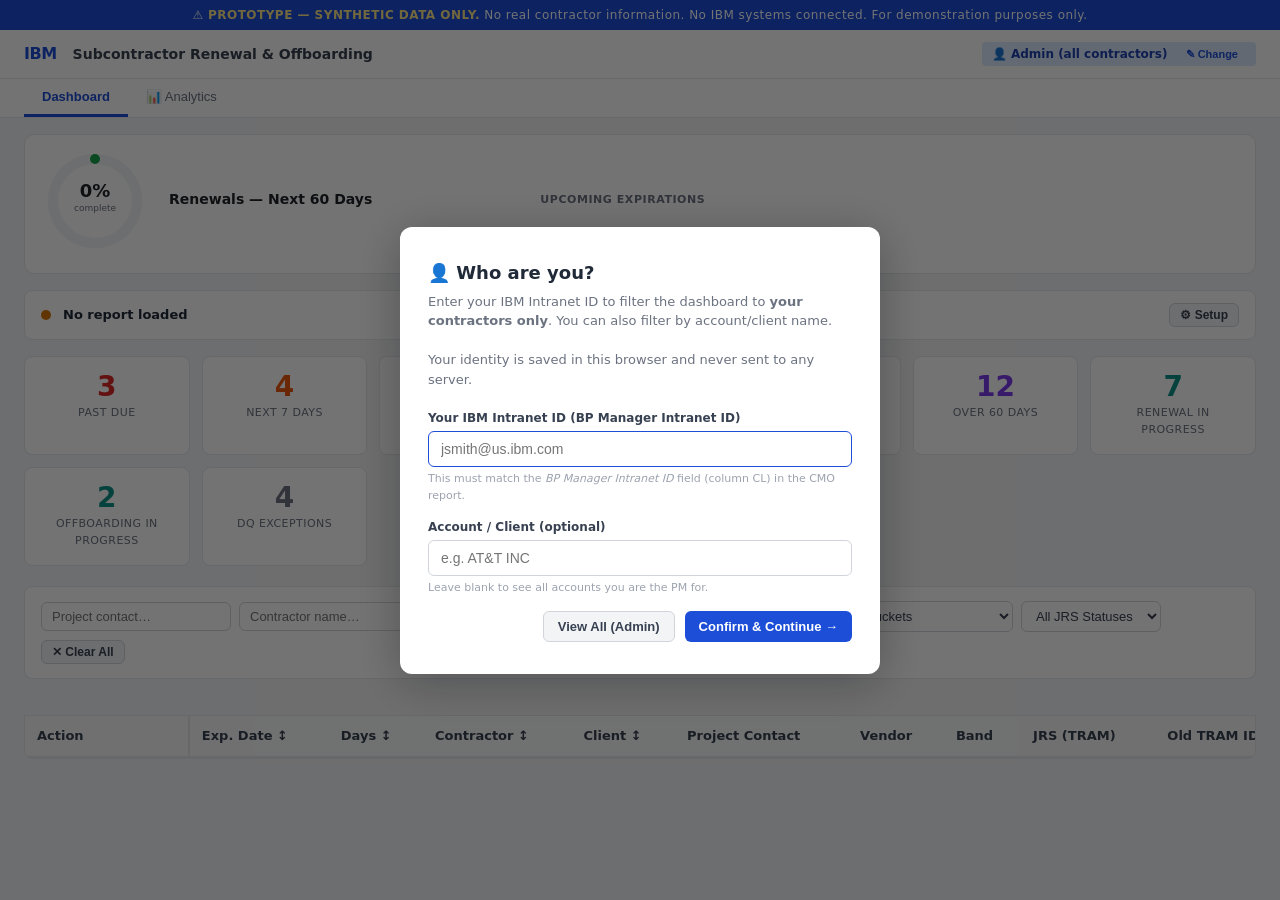
==== commit 3edc3518: "feat: remove Renew btn, add Onboarding placeholder, readable timeline, client normalisation, column " ====
--- a/share.html
+++ b/share.html
@@ -3,7 +3,7 @@
 <head>
 <meta charset="UTF-8">
 <meta name="viewport" content="width=device-width, initial-scale=1.0">
-<title>Subcontractor Offboarding & Analytics</title>
+<title>TRAM Subcontractor Renewal & Offboarding — Prototype</title>
 <style>
   *{box-sizing:border-box;margin:0;padding:0}
   body{font-family:-apple-system,"Segoe UI",system-ui,sans-serif;font-size:14px;line-height:1.5;background:#f3f4f6;color:#1f2937}
@@ -234,11 +234,11 @@
   </div>
 </div>
 
-<div class="banner" id="appBanner">🔵 IBM Consulting NA &nbsp;·&nbsp; <b>Subcontractor Offboarding &amp; Analytics</b></div>
+<div class="banner" id="appBanner">⚠ <b>PROTOTYPE — SYNTHETIC DATA ONLY.</b> No real contractor information. No IBM systems connected. For demonstration purposes only.</div>
 
 <header>
   <div class="logo">IBM</div>
-  <div class="title">Subcontractor Offboarding &amp; Analytics</div>
+  <div class="title">Subcontractor Renewal &amp; Offboarding</div>
   <div class="role-badge" id="headerBadge">👤 —</div>
 </header>
 
@@ -271,10 +271,9 @@
       <div style="font-weight:700;font-size:14px;margin-bottom:10px;color:#1f2328">Renewals — Next 60 Days</div>
       <div style="display:flex;flex-direction:column;gap:6px" id="rpLegend"></div>
     </div>
-    <div style="flex:2;min-width:260px">
-      <div style="font-size:11px;font-weight:700;text-transform:uppercase;letter-spacing:.05em;color:#6b7280;margin-bottom:8px">Timeline position</div>
-      <div id="rpTimeline" style="position:relative;height:36px;background:#f3f4f6;border-radius:6px;overflow:hidden"></div>
-      <div style="display:flex;justify-content:space-between;font-size:10px;color:#9ca3af;margin-top:3px"><span>Today</span><span>+30d</span><span>+60d</span></div>
+    <div style="flex:2;min-width:260px;max-height:180px;overflow-y:auto">
+      <div style="font-size:11px;font-weight:700;text-transform:uppercase;letter-spacing:.05em;color:#6b7280;margin-bottom:8px">Upcoming expirations</div>
+      <div id="rpTimeline"></div>
     </div>
   </div>
 
@@ -313,6 +312,10 @@
     <div class="card purple" onclick="filterBucket('60+',this)" title=">60 days">
       <div class="num" id="cnt-60p">12</div>
       <div class="lbl">Over 60 Days</div>
+    </div>
+    <div class="card teal" onclick="filterBucket('renewal-ip',this)" title="Renewal in progress">
+      <div class="num" id="cnt-rip">7</div>
+      <div class="lbl">Renewal In Progress</div>
     </div>
     <div class="card teal" onclick="filterBucket('offboard-ip',this)" title="Offboarding in progress">
       <div class="num" id="cnt-oip">2</div>
@@ -355,6 +358,7 @@
         <option value="15-30">15–30 Days</option>
         <option value="31-60">31–60 Days</option>
         <option value="60+">Over 60 Days</option>
+        <option value="renewal-ip">Renewal In Progress</option>
         <option value="offboard-ip">Offboarding In Progress</option>
       </select>
       <select id="f-jrs" onchange="applyFilters()">
@@ -380,13 +384,12 @@
             <th onclick="sortTable(0)" title="Sort">Exp. Date ↕</th>
             <th onclick="sortTable(1)" title="Sort">Days ↕</th>
             <th onclick="sortTable(2)">Contractor ↕</th>
-            <th onclick="sortTable(3)">Serial / CNUM</th>
-            <th onclick="sortTable(4)">Client ↕</th>
-            <th onclick="sortTable(5)">Project Contact</th>
-            <th onclick="sortTable(6)">Vendor</th>
-            <th onclick="sortTable(7)">Band</th>
-            <th onclick="sortTable(8)">JRS (TRAM)</th>
-            <th onclick="sortTable(9)">Old TRAM ID</th>
+            <th onclick="sortTable(3)">Client ↕</th>
+            <th onclick="sortTable(4)">Project Contact</th>
+            <th onclick="sortTable(5)">Vendor</th>
+            <th onclick="sortTable(6)">Band</th>
+            <th onclick="sortTable(7)">JRS (TRAM)</th>
+            <th onclick="sortTable(8)">Old TRAM ID</th>
             <th>PM Status</th>
           </tr>
         </thead>
@@ -554,6 +557,8 @@
     </div>
     <div class="panel-body" id="detailBody"></div>
   </div>
+</div>
+
 </div>
 
 <!-- ═══════════════════════════════════════════
@@ -1343,14 +1348,112 @@
     // Re-render the row pill without full table rebuild
     const pill = document.getElementById('pmPill-'+serial);
     if(pill && c) pill.innerHTML = _pmStatusPill(c);
+    // Show/hide inline TRAM ID / PO input in this row
+    _refreshRowInlineInput(serial, status, c);
     // Refresh detail panel status section if open
     const detailSt = document.getElementById('detailPmStatus');
     if(detailSt) detailSt.value = status;
     const detailPill = document.getElementById('detailPmPill');
     if(detailPill && c) detailPill.innerHTML = _pmStatusPill(c);
+    // Re-render the progress ring with fresh data (no full table rebuild needed)
+    const identityScoped = _identityFilter([..._liveRegistry]);
+    _renderRenewalRing(identityScoped);
   } catch(e) {
     alert('Could not save status: ' + e.message);
   }
+}
+
+function _refreshRowInlineInput(serial, status, c) {
+  const wrap = document.getElementById('rowInline-' + serial);
+  if (!wrap) return;
+  wrap.innerHTML = _inlineInputHTML(serial, status, c);
+}
+
+function _inlineInputHTML(serial, status, c) {
+  if (status === 'In Progress') {
+    const saved = (c && c._ledger && c._ledger.tram_id_new) ? c._ledger.tram_id_new : '';
+    return `<div style="margin-top:5px;display:flex;gap:3px">
+      <input id="ri-tram-${serial}" placeholder="New TRAM ID" value="${saved}"
+             style="flex:1;min-width:0;border:1px solid #fcd34d;border-radius:4px;padding:2px 5px;font-size:10px;font-family:monospace"
+             onclick="event.stopPropagation()">
+      <button onclick="event.stopPropagation();_saveNewTramId('${serial}','row')" title="Save TRAM ID"
+              style="border:none;background:#f59e0b;color:#fff;border-radius:4px;padding:2px 5px;cursor:pointer;font-size:10px;font-weight:700">✓</button>
+    </div>`;
+  }
+  if (status === 'Renewed') {
+    const saved = (c && c._ledger && c._ledger.new_po) ? c._ledger.new_po : '';
+    return `<div style="margin-top:5px;display:flex;gap:3px">
+      <input id="ri-po-${serial}" placeholder="New PO #" value="${saved}"
+             style="flex:1;min-width:0;border:1px solid #86efac;border-radius:4px;padding:2px 5px;font-size:10px;font-family:monospace"
+             onclick="event.stopPropagation()">
+      <button onclick="event.stopPropagation();_saveNewPo('${serial}','row')" title="Save PO"
+              style="border:none;background:#16a34a;color:#fff;border-radius:4px;padding:2px 5px;cursor:pointer;font-size:10px;font-weight:700">✓</button>
+    </div>`;
+  }
+  return '';
+}
+
+// ── Client name normalisation ──────────────────────────────────────────────
+// Unifies common client name variants so the dropdown and analytics de-dupe.
+// Rules: lowercase → canonical map; falls back to title-cased trimmed string.
+const _CLIENT_ALIAS = {
+  // T-Mobile variants
+  't-mobile':           'T-Mobile',
+  't-mo':               'T-Mobile',
+  'tmobile':            'T-Mobile',
+  't mobile':           'T-Mobile',
+  't-mobile usa':       'T-Mobile',
+  't-mobile usa inc':   'T-Mobile',
+  't-mobile us inc':    'T-Mobile',
+  't-mobile us':        'T-Mobile',
+  't-mobile inc':       'T-Mobile',
+  // AT&T
+  'at&t':               'AT&T',
+  'at&t inc':           'AT&T',
+  'att':                'AT&T',
+  'at & t':             'AT&T',
+  // Verizon
+  'verizon':            'Verizon',
+  'verizon communications': 'Verizon',
+  'verizon inc':        'Verizon',
+  // Comcast
+  'comcast':            'Comcast',
+  'comcast corporation':'Comcast',
+  'comcast corp':       'Comcast',
+  // JP Morgan / JPMorgan Chase
+  'jpmorgan':           'JPMorgan Chase',
+  'jp morgan':          'JPMorgan Chase',
+  'jpmorgan chase':     'JPMorgan Chase',
+  'jp morgan chase':    'JPMorgan Chase',
+  'j.p. morgan':        'JPMorgan Chase',
+  // Bank of America
+  'bank of america':    'Bank of America',
+  'bofa':               'Bank of America',
+  'boa':                'Bank of America',
+  // Wells Fargo
+  'wells fargo':        'Wells Fargo',
+  'wells fargo & co':   'Wells Fargo',
+  // Citibank / Citi
+  'citibank':           'Citigroup',
+  'citi':               'Citigroup',
+  'citigroup':          'Citigroup',
+  // American Express
+  'amex':               'American Express',
+  'american express':   'American Express',
+  // United Health
+  'united health':      'UnitedHealth Group',
+  'unitedhealthcare':   'UnitedHealth Group',
+  'unitedhealth':       'UnitedHealth Group',
+  'uhc':                'UnitedHealth Group',
+  // IBM (internal projects)
+  'ibm':                'IBM',
+  'ibm corporation':    'IBM',
+};
+
+function _normaliseClient(raw) {
+  if (!raw || raw === '–') return raw || '–';
+  const key = raw.trim().toLowerCase().replace(/\s+/g, ' ');
+  return _CLIENT_ALIAS[key] || raw.trim();
 }
 
 function _buildRow(c) {
@@ -1365,21 +1468,25 @@
     :'<span style="color:#9ca3af">–</span>';
   const ghostStyle=c._ghost?' style="opacity:0.65;background:#fafafa"':'';
   const ghostBadge=c._ghost?'<span class="badge badge-gray" style="font-size:10px;margin-left:4px" title="Not in latest CMO">📋 ledger</span>':'';
+  const clientDisplay = _normaliseClient(c.client);
   return `<tr${ghostStyle} style="cursor:pointer" onclick="openDetail('${c.serial}')">
     <td class="col-action" onclick="event.stopPropagation()">
-      <button class="btn btn-secondary btn-sm" style="width:100%" onclick="openOffboardModal('${c.serial}')" ${(c.offboard==='Submitted'||c._ghost)?'disabled title="'+(c._ghost?'Ghost record':'Offboarding already submitted')+'"':''}>Offboard</button>
+      <button class="btn btn-secondary btn-sm" style="margin-bottom:4px;width:100%" onclick="openOffboardModal('${c.serial}')" ${(c.offboard==='Submitted'||c._ghost)?'disabled title="'+(c._ghost?'Ghost record':'Offboarding already submitted')+'"':''}>📤 Offboard</button>
+      <button class="btn btn-secondary btn-sm" style="width:100%;opacity:0.45;cursor:not-allowed" disabled title="Onboarding — coming soon">🔜 Onboarding</button>
     </td>
     <td>${expDate}</td>
     <td>${daysCell}</td>
-    <td><b>${c.name}</b>${ghostBadge}</td>
-    <td><code style="font-size:11px">${c.serial}${c.cnum?'<br><span style="color:#9ca3af">'+c.cnum+'</span>':''}</code></td>
-    <td>${c.client||'–'}</td>
+    <td>
+      <b>${c.name}</b>${ghostBadge}
+      <div style="font-size:10px;color:#9ca3af;margin-top:1px"><code>${c.serial}${c.cnum?'·'+c.cnum:''}</code></div>
+    </td>
+    <td>${clientDisplay}</td>
     <td>${c.contact||'–'}<br><span style="font-size:11px;color:#9ca3af">${c.contactEmail||''}</span></td>
     <td style="font-size:12px">${c.vendor||'–'}</td>
     <td style="text-align:center">${c.band||'–'}</td>
     <td>${jrsBadge(c.jrsStatus)} <span style="font-size:12px">${c.jrsTram||'–'}</span></td>
     <td><code style="font-size:11px">${c.tramId||'<span style="color:#dc2626">Missing</span>'}</code></td>
-    <td onclick="event.stopPropagation()" style="min-width:110px">
+    <td onclick="event.stopPropagation()" style="min-width:130px">
       <div id="pmPill-${c.serial}">${_pmStatusPill(c)}</div>
       ${c.pmStatus==='Offboarded'
         ? `<div style="font-size:10px;color:#0891b2;margin-top:4px;text-align:center">🔒 Auto-set</div>`
@@ -1387,6 +1494,7 @@
             onchange="setPmStatus('${c.serial}',this.value);this.blur()">
             ${PM_STATUS_MANUAL.map(s=>`<option value="${s}" ${(c.pmStatus||'Pending')===s?'selected':''}>${s}</option>`).join('')}
           </select>`}
+      <div id="rowInline-${c.serial}">${_inlineInputHTML(c.serial, c.pmStatus||'Pending', c)}</div>
     </td>
   </tr>`;
 }
@@ -1409,7 +1517,7 @@
   if(remaining > 0){
     const tr = document.createElement('tr');
     tr.id = 'tableLoadMore';
-    tr.innerHTML = `<td colspan="11" style="text-align:center;padding:14px;color:#6b7280;font-size:13px">
+    tr.innerHTML = `<td colspan="10" style="text-align:center;padding:14px;color:#6b7280;font-size:13px">
       <button class="btn btn-secondary btn-sm" onclick="loadMoreRows()">
         Load ${Math.min(remaining, PAGE_SIZE)} more (${remaining} remaining)
       </button>
@@ -1442,7 +1550,7 @@
   if(active) data=data.filter(c=>c.bucket===active||(active==='dq'&&c.dq));
   if(jrsSt) data=data.filter(c=>c.jrsStatus===jrsSt);
   if(sortCol>=0){
-    const keys=['endDate','days','name','serial','client','contact','vendor','band','jrsTram','tramId'];
+    const keys=['endDate','days','name','client','contact','vendor','band','jrsTram','tramId'];
     const k=keys[sortCol];
     data.sort((a,b)=>{const av=a[k]??'';const bv=b[k]??'';return (av<bv?-1:av>bv?1:0)*sortDir;});
   }
@@ -1528,22 +1636,29 @@
     ].join('');
   }
 
-  // Timeline: one dot per contractor, x = day position, colored by status
+  // Timeline: grouped readable list — Completed → In Progress → Pending, sorted by days
   const tl = document.getElementById('rpTimeline');
-  if (tl && scope.length) {
-    const W = tl.offsetWidth || 300;
-    const dots = scope.map(c => {
-      const x = Math.max(0, Math.min(W - 8, Math.round(((c.days < 0 ? 0 : c.days) / 60) * (W - 8))));
-      const isDone = c.pmStatus==='Renewed'||c.pmStatus==='Offboarded'||c.renewal==='Submitted'||c.offboard==='Submitted';
-      const isIP   = c.pmStatus==='In Progress' && !isDone;
-      const col = isDone ? '#16a34a' : isIP ? '#f59e0b' : (c.days < 0 ? '#dc2626' : '#94a3b8');
-      return `<div title="${c.name} · ${c.days}d · ${c.pmStatus||'Pending'}"
-                   style="position:absolute;left:${x}px;top:50%;transform:translateY(-50%);
-                          width:8px;height:8px;border-radius:50%;background:${col};
-                          cursor:pointer;transition:transform .15s"
-                   onclick="openDetail('${c.serial}')"></div>`;
-    }).join('');
-    tl.innerHTML = dots;
+  if (tl) {
+    if (!scope.length) { tl.innerHTML = '<div style="font-size:12px;color:#9ca3af;padding:4px 0">No contractors expiring in next 60 days</div>'; }
+    else {
+      const _isDone = c => c.pmStatus==='Renewed'||c.pmStatus==='Offboarded'||c.renewal==='Submitted'||c.offboard==='Submitted';
+      const _isIP   = c => c.pmStatus==='In Progress' && !_isDone(c);
+      const groups = [
+        { label:'✅ Completed', color:'#16a34a', bg:'#f0fdf4', items: scope.filter(c=>_isDone(c)).sort((a,b)=>a.days-b.days) },
+        { label:'⏳ In Progress', color:'#d97706', bg:'#fffbeb', items: scope.filter(c=>_isIP(c)).sort((a,b)=>a.days-b.days) },
+        { label:'⏰ Pending', color:'#6b7280', bg:'#f9fafb', items: scope.filter(c=>!_isDone(c)&&!_isIP(c)).sort((a,b)=>a.days-b.days) },
+      ];
+      tl.innerHTML = groups.filter(g=>g.items.length).map(g=>`
+        <div style="margin-bottom:8px">
+          <div style="font-size:10px;font-weight:700;color:${g.color};text-transform:uppercase;letter-spacing:.05em;margin-bottom:4px">${g.label} (${g.items.length})</div>
+          ${g.items.map(c=>`
+            <div onclick="openDetail('${c.serial}')" style="display:flex;align-items:center;gap:6px;padding:3px 6px;border-radius:4px;background:${g.bg};margin-bottom:2px;cursor:pointer;font-size:11px" title="${c.name} · ${_normaliseClient(c.client)}">
+              <span style="font-weight:600;color:${g.color};min-width:34px;text-align:right">${c.days<0?c.days+'d':c.days+'d'}</span>
+              <span style="color:#1f2328;flex:1;white-space:nowrap;overflow:hidden;text-overflow:ellipsis"><b>${c.name}</b></span>
+              <span style="color:#6b7280;white-space:nowrap;overflow:hidden;text-overflow:ellipsis;max-width:90px">${_normaliseClient(c.client)}</span>
+            </div>`).join('')}
+        </div>`).join('');
+    }
   }
 }
 function applyFilters(){renderTable(getFilteredData());}
@@ -1564,7 +1679,7 @@
 const _COMBO_CFG = {
   contact:    { field: c => [c.contact, c.contactEmail].filter(Boolean) },
   contractor: { field: c => [c.name].filter(Boolean) },
-  client:     { field: c => [c.client].filter(Boolean) },
+  client:     { field: c => [_normaliseClient(c.client)].filter(v => v && v !== '–') },
   serial:     { field: c => [c.serial, c.cnum].filter(Boolean) },
 };
 
@@ -1662,7 +1777,7 @@
   // clients filtered by chosen sector
   const sectorVal = sEl.value;
   const clientData = sectorVal ? data.filter(c=>(c.marketSector||c.sector)===sectorVal) : data;
-  const clients = [...new Set(clientData.map(c=>c.client||'').filter(Boolean))].sort();
+  const clients = [...new Set(clientData.map(c=>_normaliseClient(c.client)||'').filter(Boolean))].sort();
   const cEl = document.getElementById('an-client');
   const curC = cEl.value;
   cEl.innerHTML = '<option value="">All Clients</option>' +
@@ -1674,7 +1789,7 @@
   const sec = (document.getElementById('an-sector')||{}).value||'';
   const cli = (document.getElementById('an-client')||{}).value||'';
   if(sec) data = data.filter(c=>(c.marketSector||c.sector)===sec);
-  if(cli) data = data.filter(c=>c.client===cli);
+  if(cli) data = data.filter(c=>_normaliseClient(c.client)===cli);
   return data;
 }
 
@@ -1725,7 +1840,11 @@
   const el = document.getElementById(containerId);
   if(!el) return;
   const counts = {};
-  data.forEach(c=>{ const v=c[field]||'Unknown'; counts[v]=(counts[v]||0)+1; });
+  data.forEach(c=>{
+    let v = c[field]||'Unknown';
+    if(field==='client') v = _normaliseClient(v);
+    counts[v]=(counts[v]||0)+1;
+  });
   const sorted = Object.entries(counts).sort((a,b)=>b[1]-a[1]).slice(0,10);
   if(!sorted.length){ el.innerHTML='<p style="color:#9ca3af;font-size:13px">No data</p>'; return; }
   const max = sorted[0][1];
@@ -1975,20 +2094,27 @@
     </div>` : ''}
 
     <div style="display:flex;gap:10px;margin-top:8px">
-      <button class="btn btn-secondary" onclick="closeDetailPanel();openOffboardModal('${c.serial}')" ${c.offboard==='Submitted'?'disabled title="Offboarding already submitted"':''}>Initiate Offboarding</button>
+      <button class="btn btn-secondary" onclick="closeDetailPanel();openOffboardModal('${c.serial}')" ${c.offboard==='Submitted'?'disabled title="Offboarding already submitted"':''}>📤 Initiate Offboarding</button>
+      <button class="btn btn-secondary" style="opacity:0.45;cursor:not-allowed" disabled title="Onboarding — coming soon">🔜 Onboarding (coming soon)</button>
     </div>`;
   document.getElementById('detailOverlay').classList.add('open');
 }
 function closeDetail(e){if(e.target===document.getElementById('detailOverlay')) closeDetailPanel();}
 function closeDetailPanel(){document.getElementById('detailOverlay').classList.remove('open');}
 
-// Save New PO for a completed renewal — persisted via ledger endpoint
-async function _saveNewPo(serial) {
-  const inp = document.getElementById('dp-newPo-' + serial);
-  const st  = document.getElementById('dp-newPo-status-' + serial);
+// Save New PO — works from both the table row ('row') and detail panel (default)
+async function _saveNewPo(serial, source) {
+  const inputId = source === 'row' ? 'ri-po-' + serial : 'dp-newPo-' + serial;
+  const statusId = source === 'row' ? null : 'dp-newPo-status-' + serial;
+  const inp = document.getElementById(inputId);
+  const st  = statusId ? document.getElementById(statusId) : null;
   if (!inp) return;
   const val = inp.value.trim();
-  if (!val) { if (st) st.innerHTML = '<span style="color:#dc2626">Enter a PO number first.</span>'; return; }
+  if (!val) {
+    if (st) st.innerHTML = '<span style="color:#dc2626">Enter a PO number first.</span>';
+    else inp.placeholder = 'Enter PO first!';
+    return;
+  }
   if (st) st.innerHTML = '<span style="color:#6b7280">Saving…</span>';
   try {
     if (API_BASE) {
@@ -1997,7 +2123,6 @@
         body: JSON.stringify({ status: 'Renewed', new_po: val })
       });
     }
-    // Update in-memory record
     const c = _findContractor(serial);
     if (c) {
       if (!c._ledger) c._ledger = {};
@@ -2005,18 +2130,29 @@
     }
     if (st) st.innerHTML = `<span style="color:#16a34a">✅ PO saved: <b>${val}</b></span>`;
     inp.style.borderColor = '#86efac';
+    // Sync row inline input if saved from detail panel
+    if (source !== 'row') {
+      const ri = document.getElementById('ri-po-' + serial);
+      if (ri) ri.value = val;
+    }
   } catch(e) {
     if (st) st.innerHTML = `<span style="color:#dc2626">❌ ${e.message}</span>`;
   }
 }
 
-// Save New TRAM ID for an in-progress renewal — updates ledger record
-async function _saveNewTramId(serial) {
-  const inp = document.getElementById('dp-newTram-' + serial);
-  const st  = document.getElementById('dp-newTram-status-' + serial);
+// Save New TRAM ID — works from both the table row ('row') and detail panel (default)
+async function _saveNewTramId(serial, source) {
+  const inputId = source === 'row' ? 'ri-tram-' + serial : 'dp-newTram-' + serial;
+  const statusId = source === 'row' ? null : 'dp-newTram-status-' + serial;
+  const inp = document.getElementById(inputId);
+  const st  = statusId ? document.getElementById(statusId) : null;
   if (!inp) return;
   const val = inp.value.trim();
-  if (!val) { if (st) st.innerHTML = '<span style="color:#dc2626">Enter the new TRAM ID first.</span>'; return; }
+  if (!val) {
+    if (st) st.innerHTML = '<span style="color:#dc2626">Enter the new TRAM ID first.</span>';
+    else inp.placeholder = 'Enter TRAM ID first!';
+    return;
+  }
   if (st) st.innerHTML = '<span style="color:#6b7280">Saving…</span>';
   try {
     if (API_BASE) {
@@ -2029,66 +2165,21 @@
     if (c) {
       if (!c._ledger) c._ledger = {};
       c._ledger.tram_id_new = val;
-      c.tramId = val;  // also update displayed TRAM ID immediately
+      c.tramId = val;
+      // Update the TRAM ID cell in the table row immediately
+      const tramCell = document.querySelector(`#mainTable tr[data-serial="${serial}"] .tram-id-cell`);
+      if (tramCell) tramCell.innerHTML = `<code style="font-size:11px">${val}</code>`;
     }
     if (st) st.innerHTML = `<span style="color:#16a34a">✅ TRAM ID saved: <b>${val}</b></span>`;
     inp.style.borderColor = '#86efac';
+    // Sync row inline input if saved from detail panel
+    if (source !== 'row') {
+      const ri = document.getElementById('ri-tram-' + serial);
+      if (ri) ri.value = val;
+    }
   } catch(e) {
     if (st) st.innerHTML = `<span style="color:#dc2626">❌ ${e.message}</span>`;
   }
-}
-
-// ── SECTOR → CSP EMAIL ROUTING ─────────────────────────────────────────
-// Confirmed routing rules:
-//   indcontr@cr.ibm.com   → Industrial sectors
-//   commsctr@cr.ibm.com   → Communications / Technology sectors
-//   pubcontr@cr.ibm.com   → Public sector
-//   fsscontr@cr.ibm.com   → Financial Services / Banking / Insurance sectors
-//   gbstccon@cr.ibm.com   → Everything else (default fallback)
-// Rule: always include the sector name in the email subject (already in the subject format)
-const SECTOR_EMAIL_MAP = {
-  // Public
-  'Public':                   'pubcontr@cr.ibm.com',
-  'Government':               'pubcontr@cr.ibm.com',
-  'Education':                'pubcontr@cr.ibm.com',
-  'Healthcare':               'pubcontr@cr.ibm.com',  // Public-adjacent — defaulting pubcontr; confirm if separate
-  // Financial Services / Banking / Insurance
-  'Financial Services':       'fsscontr@cr.ibm.com',
-  'Banking':                  'fsscontr@cr.ibm.com',
-  'Insurance':                'fsscontr@cr.ibm.com',
-  'Capital Markets':          'fsscontr@cr.ibm.com',
-  // Industrial
-  'Industrial':               'indcontr@cr.ibm.com',
-  'Manufacturing':            'indcontr@cr.ibm.com',
-  'Automotive':               'indcontr@cr.ibm.com',
-  'Energy':                   'indcontr@cr.ibm.com',
-  'Chemicals & Petroleum':    'indcontr@cr.ibm.com',
-  // Communications / Technology
-  'Technology':               'commsctr@cr.ibm.com',
-  'Communications':           'commsctr@cr.ibm.com',
-  'Telecommunications':       'commsctr@cr.ibm.com',
-  'Media':                    'commsctr@cr.ibm.com',
-  // Retail / Consumer / Distribution → default
-  'Retail':                   'gbstccon@cr.ibm.com',
-  'Consumer':                 'gbstccon@cr.ibm.com',
-  'Distribution':             'gbstccon@cr.ibm.com',
-};
-function getSectorEmail(sector){
-  // Exact match first
-  if(SECTOR_EMAIL_MAP[sector]) return SECTOR_EMAIL_MAP[sector];
-  // Fallback for any unrecognised sector
-  return 'gbstccon@cr.ibm.com';
-}
-function getSectorEmailLabel(sector){
-  const email=getSectorEmail(sector);
-  const labels={
-    'pubcontr@cr.ibm.com':'Public Sector CSP (pubcontr)',
-    'fsscontr@cr.ibm.com':'Financial Services CSP (fsscontr)',
-    'indcontr@cr.ibm.com':'Industrial CSP (indcontr)',
-    'commsctr@cr.ibm.com':'Communications/Tech CSP (commsctr)',
-    'gbstccon@cr.ibm.com':'General/Default CSP (gbstccon)',
-  };
-  return labels[email]||email;
 }
 
 // ── OFFBOARDING MODAL — single-screen review + one-click submit ───────────────
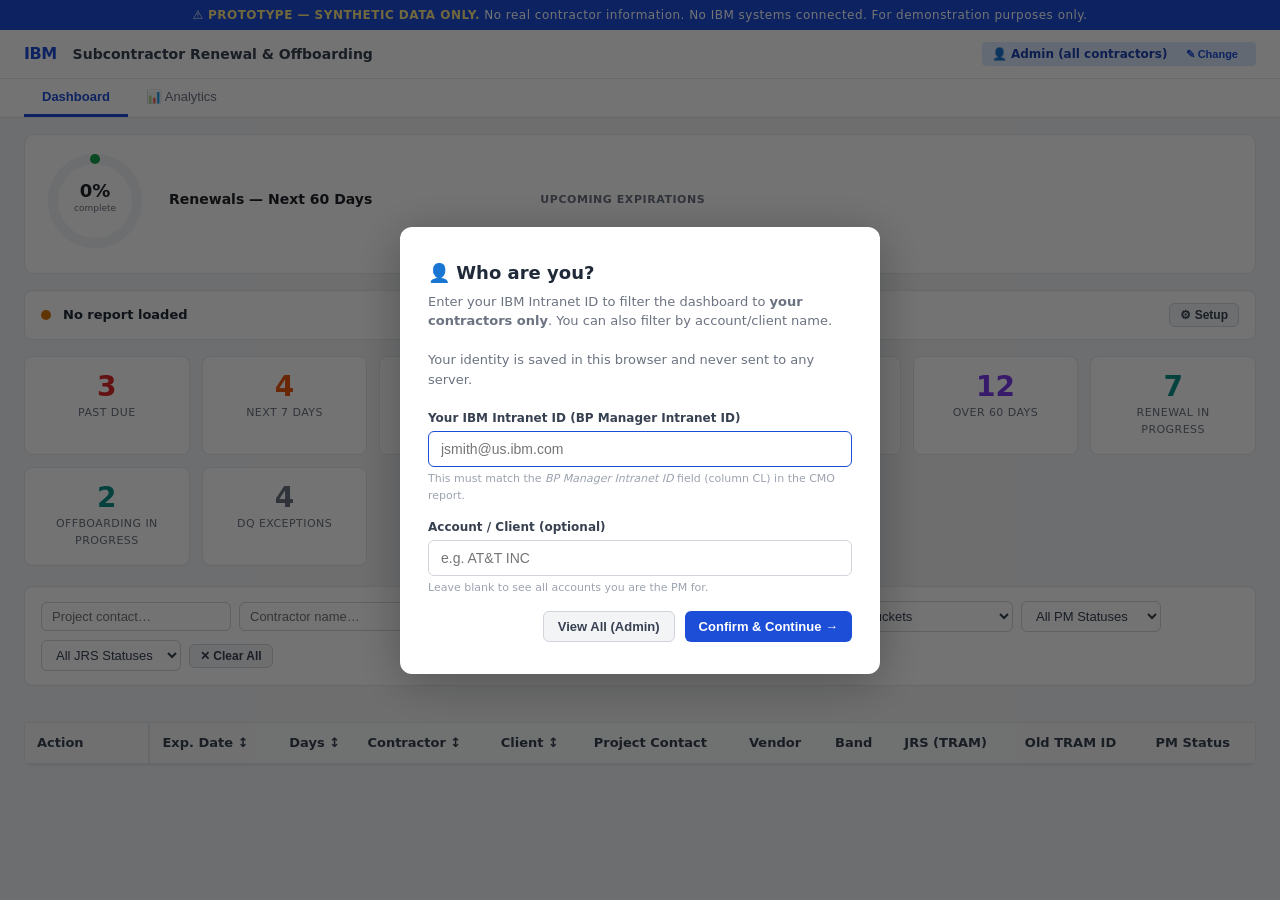
==== commit e693e330: "fix: date/days column width, add PM status filter, cross-device sync triggers reload, client normali" ====
--- a/share.html
+++ b/share.html
@@ -64,13 +64,16 @@
   .table-scroll-top{overflow-x:auto;overflow-y:hidden;height:12px;border-radius:4px 4px 0 0}
   .table-scroll-top-inner{height:1px}
   .table-wrap{background:#fff;border:1px solid #e5e7eb;border-radius:0 0 8px 8px;overflow-x:auto;overflow-y:visible}
-  table{width:100%;border-collapse:collapse;font-size:13px;min-width:1400px}
+  table{width:100%;border-collapse:collapse;font-size:13px;min-width:1200px}
   /* Sticky header — stays visible while scrolling down */
   thead th{position:sticky;top:0;z-index:2;background:#f9fafb;padding:10px 12px;text-align:left;font-weight:600;color:#374151;border-bottom:2px solid #e5e7eb;white-space:nowrap;cursor:pointer;user-select:none}
   thead th:hover{background:#f3f4f6}
   /* Action column — sticky to left edge */
-  th.col-action,td.col-action{position:sticky;left:0;z-index:1;background:#fff;min-width:130px;white-space:nowrap;border-right:2px solid #e5e7eb}
+  th.col-action,td.col-action{position:sticky;left:0;z-index:1;background:#fff;min-width:110px;max-width:120px;white-space:nowrap;border-right:2px solid #e5e7eb}
   thead th.col-action{z-index:3;background:#f9fafb}
+  /* Date / days columns — fixed width so they never squeeze */
+  th.col-date,td.col-date{min-width:100px;max-width:110px;white-space:nowrap}
+  th.col-days,td.col-days{min-width:64px;max-width:72px;white-space:nowrap;text-align:center}
   td{padding:9px 12px;border-bottom:1px solid #f3f4f6;vertical-align:middle}
   tr:last-child td{border-bottom:none}
   tr:hover td{background:#f9fafb}
@@ -361,6 +364,13 @@
         <option value="renewal-ip">Renewal In Progress</option>
         <option value="offboard-ip">Offboarding In Progress</option>
       </select>
+      <select id="f-pmstatus" onchange="applyFilters()">
+        <option value="">All PM Statuses</option>
+        <option value="Pending">Pending</option>
+        <option value="In Progress">In Progress</option>
+        <option value="Renewed">Renewed</option>
+        <option value="Offboarded">Offboarded</option>
+      </select>
       <select id="f-jrs" onchange="applyFilters()">
         <option value="">All JRS Statuses</option>
         <option value="active">JRS Active</option>
@@ -381,8 +391,8 @@
         <thead>
           <tr>
             <th class="col-action">Action</th>
-            <th onclick="sortTable(0)" title="Sort">Exp. Date ↕</th>
-            <th onclick="sortTable(1)" title="Sort">Days ↕</th>
+            <th class="col-date" onclick="sortTable(0)" title="Sort">Exp. Date ↕</th>
+            <th class="col-days" onclick="sortTable(1)" title="Sort">Days ↕</th>
             <th onclick="sortTable(2)">Contractor ↕</th>
             <th onclick="sortTable(3)">Client ↕</th>
             <th onclick="sortTable(4)">Project Contact</th>
@@ -745,16 +755,24 @@
 
 async function _syncIdentityFromServer(id) {
   // Pull identity from server for this email — overwrites localStorage if server has newer data.
-  // Called after login so a different device picks up the same identity automatically.
+  // This is what lets a second device (e.g. an assistant on another machine) pick up the same
+  // session automatically within ~5s of the page loading — no re-login needed.
   if (!API_BASE || !id) return;
   try {
     const resp = await fetch(`${API_BASE}/api/identity?id=${encodeURIComponent(id)}`);
     if (resp.ok) {
       const data = await resp.json();
       if (data && data.intranetId) {
+        const prevClient = (_identity || {}).client || '';
+        const prevId     = (_identity || {}).intranetId || '';
         _identity = data;
         try { localStorage.setItem('tram_identity', JSON.stringify(_identity)); } catch(_) {}
         _updateHeaderBadge();
+        // If server had a different client scope or a different intranet ID, reload the data
+        // so the second-device user immediately sees the correct filtered view.
+        if (data.client !== prevClient || data.intranetId !== prevId) {
+          loadData();
+        }
       }
     }
   } catch(_) {} // silent — server may not support this endpoint yet
@@ -1474,8 +1492,8 @@
       <button class="btn btn-secondary btn-sm" style="margin-bottom:4px;width:100%" onclick="openOffboardModal('${c.serial}')" ${(c.offboard==='Submitted'||c._ghost)?'disabled title="'+(c._ghost?'Ghost record':'Offboarding already submitted')+'"':''}>📤 Offboard</button>
       <button class="btn btn-secondary btn-sm" style="width:100%;opacity:0.45;cursor:not-allowed" disabled title="Onboarding — coming soon">🔜 Onboarding</button>
     </td>
-    <td>${expDate}</td>
-    <td>${daysCell}</td>
+    <td class="col-date">${expDate}</td>
+    <td class="col-days">${daysCell}</td>
     <td>
       <b>${c.name}</b>${ghostBadge}
       <div style="font-size:10px;color:#9ca3af;margin-top:1px"><code>${c.serial}${c.cnum?'·'+c.cnum:''}</code></div>
@@ -1542,13 +1560,15 @@
   const serial=(document.getElementById('f-serial')||{}).value||'';
   const bkt=(document.getElementById('f-bucket')||{}).value||'';
   const jrsSt=(document.getElementById('f-jrs')||{}).value||'';
+  const pmSt=(document.getElementById('f-pmstatus')||{}).value||'';
   const active=activeBucketFilter||bkt;
   if(contact) data=data.filter(c=>(c.contact||'').toLowerCase().includes(contact.toLowerCase())||(c.contactEmail||'').toLowerCase().includes(contact.toLowerCase()));
   if(contractor) data=data.filter(c=>(c.name||'').toLowerCase().includes(contractor.toLowerCase())||(c.email||'').toLowerCase().includes(contractor.toLowerCase()));
-  if(client) data=data.filter(c=>(c.client||'').toLowerCase().includes(client.toLowerCase()));
+  if(client) data=data.filter(c=>_normaliseClient(c.client||'').toLowerCase().includes(client.toLowerCase()));
   if(serial) data=data.filter(c=>(c.serial||'').toLowerCase().includes(serial.toLowerCase())||(c.cnum||'').toLowerCase().includes(serial.toLowerCase()));
   if(active) data=data.filter(c=>c.bucket===active||(active==='dq'&&c.dq));
   if(jrsSt) data=data.filter(c=>c.jrsStatus===jrsSt);
+  if(pmSt) data=data.filter(c=>(c.pmStatus||'Pending')===pmSt);
   if(sortCol>=0){
     const keys=['endDate','days','name','client','contact','vendor','band','jrsTram','tramId'];
     const k=keys[sortCol];
@@ -1663,7 +1683,7 @@
 }
 function applyFilters(){renderTable(getFilteredData());}
 function clearFilters(){
-  ['f-contact','f-contractor','f-client','f-serial','f-bucket','f-jrs'].forEach(id=>{const el=document.getElementById(id);if(el) el.value='';});
+  ['f-contact','f-contractor','f-client','f-serial','f-bucket','f-pmstatus','f-jrs'].forEach(id=>{const el=document.getElementById(id);if(el) el.value='';});
   activeBucketFilter='';
   document.querySelectorAll('#bucketCards .card').forEach(c=>c.classList.remove('active-filter'));
   const filtered=_identityFilter([..._liveRegistry]);
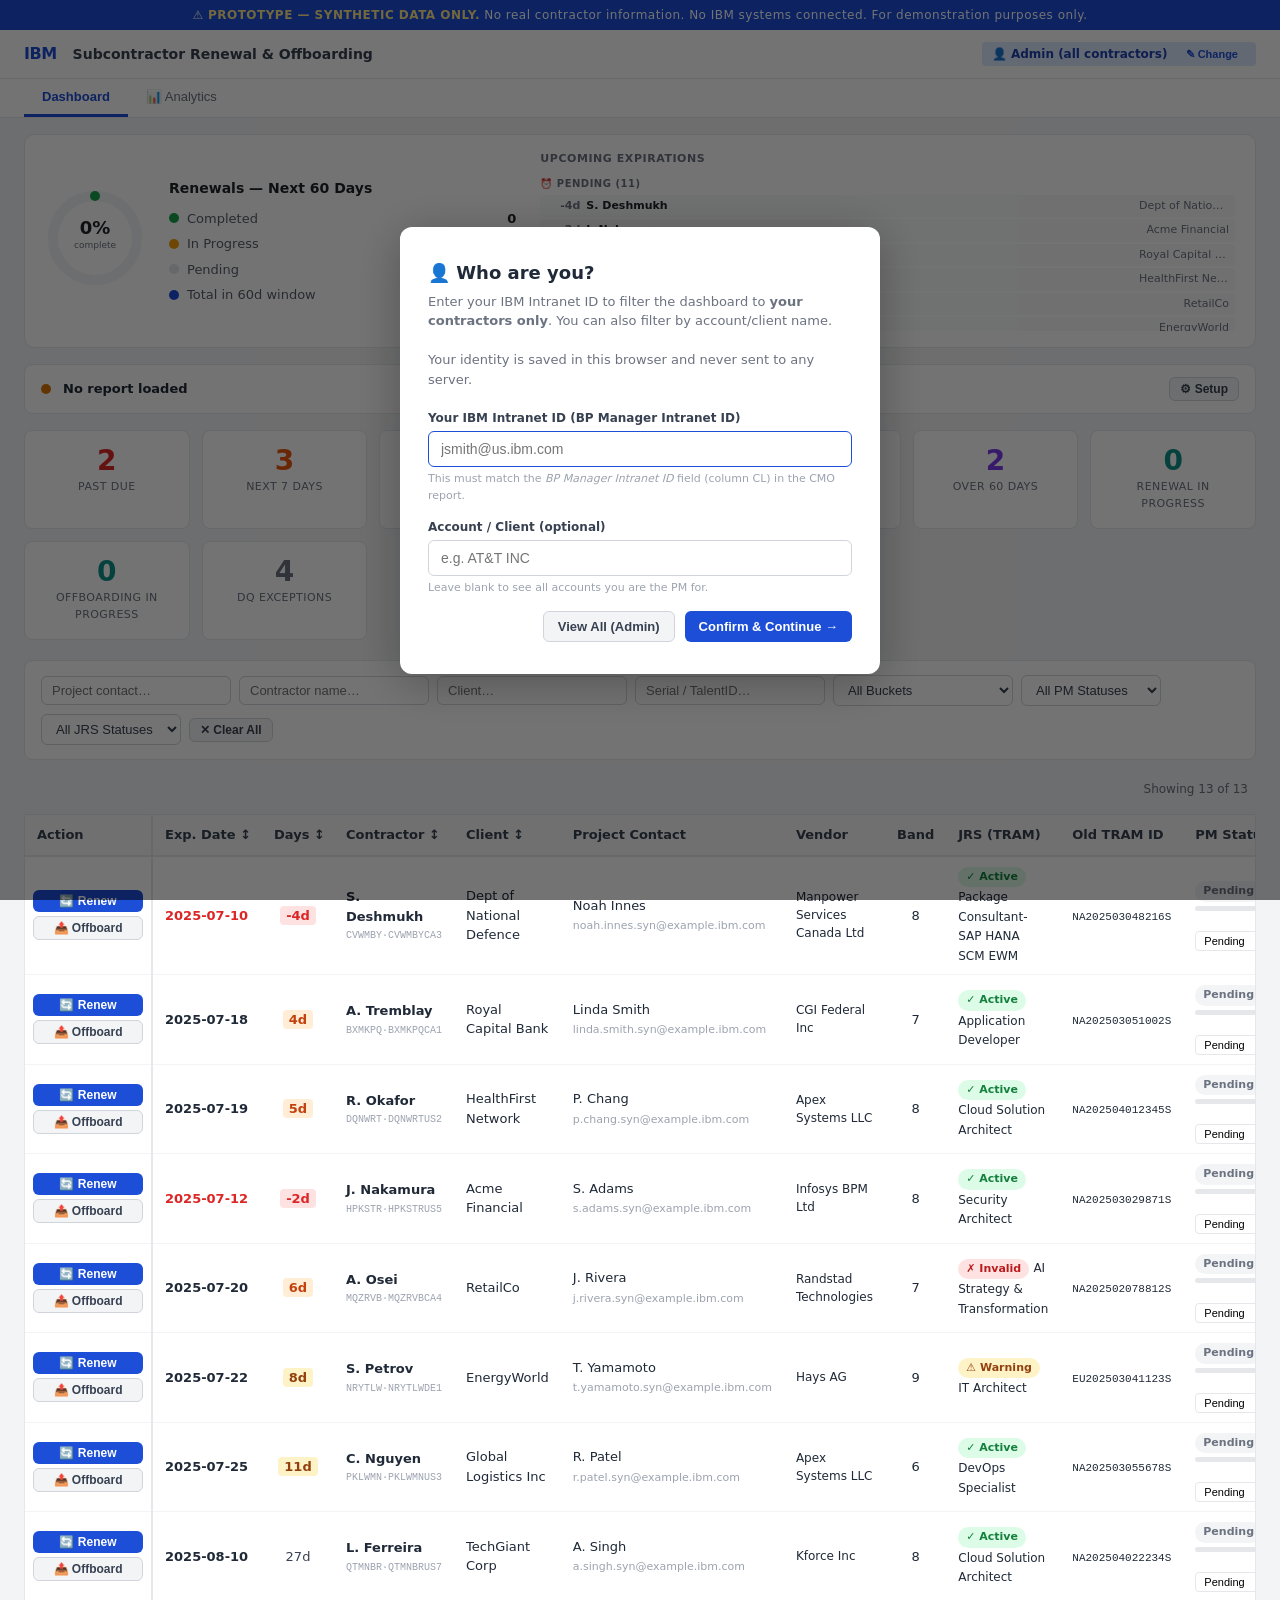
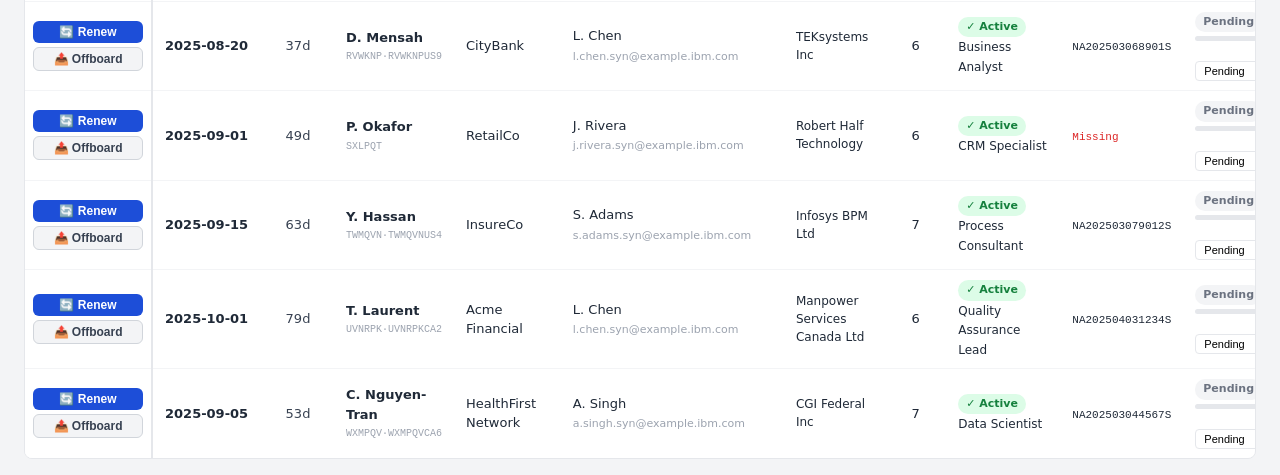
==== commit 48e9a3ab: "feat: generate pre-filled Offboards Excel and attach to offboarding email on submit" ====
--- a/share.html
+++ b/share.html
@@ -69,7 +69,7 @@
   thead th{position:sticky;top:0;z-index:2;background:#f9fafb;padding:10px 12px;text-align:left;font-weight:600;color:#374151;border-bottom:2px solid #e5e7eb;white-space:nowrap;cursor:pointer;user-select:none}
   thead th:hover{background:#f3f4f6}
   /* Action column — sticky to left edge */
-  th.col-action,td.col-action{position:sticky;left:0;z-index:1;background:#fff;min-width:110px;max-width:120px;white-space:nowrap;border-right:2px solid #e5e7eb}
+  th.col-action,td.col-action{position:sticky;left:0;z-index:1;background:#fff;min-width:120px;max-width:140px;border-right:2px solid #e5e7eb}
   thead th.col-action{z-index:3;background:#f9fafb}
   /* Date / days columns — fixed width so they never squeeze */
   th.col-date,td.col-date{min-width:100px;max-width:110px;white-space:nowrap}
@@ -821,11 +821,12 @@
   if (viewAll) {
     _saveIdentityStore('', '', true);
     _updateHeaderBadge();
-    if (_liveRegistry.length && _liveRegistry !== CONTRACTORS) {
-      _applyIdentityToView();
-    } else {
-      loadData();
-    }
+    showLoadingBanner('Loading all contractors (Admin view)…');
+    // Clear stale rows from previous identity immediately
+    renderTable([]);
+    updateBucketCounts([]);
+    // Always fetch fresh from backend — admin needs ALL rows, not just the prior PM's subset
+    loadData();
   }
 }
 
@@ -890,9 +891,14 @@
     return;
   }
   clearIdentityError();
+  // Close modal and show loading state immediately — don't wait for network
+  document.getElementById('identityModal').classList.remove('open');
   await _saveIdentityStore(id, client, false);   // saves locally + server
-  document.getElementById('identityModal').classList.remove('open');
   _updateHeaderBadge();
+  showLoadingBanner(`Loading data for ${id}…`);
+  // Clear table immediately so stale rows from previous identity are gone
+  renderTable([]);
+  updateBucketCounts([]);
   loadData();
 }
 
@@ -1415,57 +1421,417 @@
 // Unifies common client name variants so the dropdown and analytics de-dupe.
 // Rules: lowercase → canonical map; falls back to title-cased trimmed string.
 const _CLIENT_ALIAS = {
-  // T-Mobile variants
-  't-mobile':           'T-Mobile',
-  't-mo':               'T-Mobile',
-  'tmobile':            'T-Mobile',
-  't mobile':           'T-Mobile',
-  't-mobile usa':       'T-Mobile',
-  't-mobile usa inc':   'T-Mobile',
-  't-mobile us inc':    'T-Mobile',
-  't-mobile us':        'T-Mobile',
-  't-mobile inc':       'T-Mobile',
+  // T-Mobile
+  't-mobile':                               'T-Mobile',
+  't-mo':                                   'T-Mobile',
+  'tmobile':                                'T-Mobile',
+  't mobile':                               'T-Mobile',
+  't-mobile usa':                           'T-Mobile',
+  't-mobile usa inc':                       'T-Mobile',
+  't- mobile usa inc':                      'T-Mobile',
+  't-mobile us inc':                        'T-Mobile',
+  't-mobile us':                            'T-Mobile',
+  't-mobile inc':                           'T-Mobile',
   // AT&T
-  'at&t':               'AT&T',
-  'at&t inc':           'AT&T',
-  'att':                'AT&T',
-  'at & t':             'AT&T',
+  'at&t':                                   'AT&T',
+  'at&t cdo':                               'AT&T',
+  'at&t inc.':                              'AT&T',
+  'at&t services inc':                      'AT&T',
+  'a t & t services inc (p)':              'AT&T',
+  'att':                                    'AT&T',
+  'at & t':                                 'AT&T',
+  // Abbott
+  'abbott':                                 'Abbott',
+  'abbott laboratories':                    'Abbott',
+  // AECC
+  'aecc':                                   'AECC',
+  'aecc ams':                               'AECC',
+  'aecc sf remediation projec':             'AECC',
+  'arkansas (aecc)':                        'AECC',
+  'arkansas (aecc) ams':                    'AECC',
+  // American Electric Power
+  'aep':                                    'American Electric Power',
+  'aep energy services inc':                'American Electric Power',
+  'aep service corp.':                      'American Electric Power',
+  'american electric power':                'American Electric Power',
+  'american electric power (aep)':          'American Electric Power',
+  'american electric power co inc':         'American Electric Power',
+  'american electric power company, inc.':  'American Electric Power',
+  'american electric power service':        'American Electric Power',
+  'american electric power service corp':   'American Electric Power',
+  // American Express
+  'amex':                                   'American Express',
+  'american express':                       'American Express',
+  'american express co (p)':                'American Express',
+  'american express company':               'American Express',
+  'american express travel':                'American Express',
+  'american express travel rdt vc':         'American Express',
+  'american express travel related':        'American Express',
+  'merican express company':                'American Express',
+  // AmerisourceBergen / Cencora
+  'amerisourcebergen corp':                 'Cencora',
+  'amerisourcebergen corporation':          'Cencora',
+  'amerisourcebergen services':             'Cencora',
+  'cencora':                                'Cencora',
+  'cencora inc.':                           'Cencora',
+  'cencora, inc':                           'Cencora',
+  // Altria
+  'altria client services inc':             'Altria',
+  'altria client services llc':             'Altria',
+  'altria group, inc.':                     'Altria',
+  // Anthem / Elevance Health
+  'anthem':                                 'Elevance Health',
+  'anthem inc':                             'Elevance Health',
+  'anthem inc.':                            'Elevance Health',
+  'elevance':                               'Elevance Health',
+  'elevance health':                        'Elevance Health',
+  'elevance health inc':                    'Elevance Health',
+  'elevance health inc.':                   'Elevance Health',
+  'elevance health, inc.':                  'Elevance Health',
+  // Ahold Delhaize
+  'ahold':                                  'Ahold Delhaize',
+  'ahold delhaize':                         'Ahold Delhaize',
+  'koninklijke ahold delhaize n.v.':        'Ahold Delhaize',
+  'koninklijke ahold n.v.':                 'Ahold Delhaize',
+  // Barclays
+  'barclays':                               'Barclays',
+  'barclays bank plc':                      'Barclays',
+  'barclays plc':                           'Barclays',
+  'barclays services corp':                 'Barclays',
+  // Bank of America
+  'bank of america':                        'Bank of America',
+  'bank of america corporation':            'Bank of America',
+  'bank of america national':               'Bank of America',
+  'bofa':                                   'Bank of America',
+  'boa':                                    'Bank of America',
+  // Bank of Nova Scotia
+  'bank of nova scotia':                    'Bank of Nova Scotia',
+  'bank of nova scotia, the':               'Bank of Nova Scotia',
+  'the bank of nova scotia':                'Bank of Nova Scotia',
+  'the bank of nova scotia use':            'Bank of Nova Scotia',
+  // BCBS / Horizon
+  'blue cross and blue shield of':          'Blue Cross Blue Shield',
+  'blue cross and blue shield of massachusetts': 'BCBS Massachusetts',
+  'blue cross blue shield of massachusetts':'BCBS Massachusetts',
+  'bcbsma':                                 'BCBS Massachusetts',
+  'horizon - bcbsnj':                       'Horizon BCBS of NJ',
+  'horizon bcbs':                           'Horizon BCBS of NJ',
+  'horizon bcbs of nj':                     'Horizon BCBS of NJ',
+  'horizon healthcare services inc':        'Horizon BCBS of NJ',
+  // Boeing
+  'boeing company':                         'Boeing',
+  'the boeing co':                          'Boeing',
+  // Bruce Power
+  'bruce power':                            'Bruce Power',
+  'bruce power inc':                        'Bruce Power',
+  'bruce power inc.':                       'Bruce Power',
+  // Caterpillar
+  'caterpillar inc.':                       'Caterpillar',
+  // CIBC
+  'canadian imperial bank of':              'CIBC',
+  'canadian imperial bank of commerce':     'CIBC',
+  // Cigna
+  'cigna':                                  'Cigna',
+  'cigna corp':                             'Cigna',
+  'cigna corporation':                      'Cigna',
+  // Chubb
+  'chubb corporation':                      'Chubb',
+  'chubb ina holdings inc':                 'Chubb',
+  'chubb insurance':                        'Chubb',
+  // Cognitus
+  'cognitus':                               'Cognitus',
+  'cognitus acquisition':                   'Cognitus',
+  'cognitus adquisition':                   'Cognitus',
+  // Comcast
+  'comcast':                                'Comcast',
+  'comcast corporation':                    'Comcast',
+  'comcast corp':                           'Comcast',
+  // Costco
+  'costco wholesale corp':                  'Costco',
+  'costco wholesale corporation':           'Costco',
+  // Discover / DFS
+  'discover financial services':            'Discover Financial Services',
+  'dfs services llc':                       'Discover Financial Services',
+  // DirecTV
+  'directv':                                'DirecTV',
+  'directtb':                               'DirecTV',
+  'directv llc':                            'DirecTV',
+  'directv llc at&t cdo bi':                'DirecTV',
+  'direct tv':                              'DirecTV',
+  'direcTb':                                'DirecTV',
+  // DND
+  'department of national defence':         'DND',
+  'dnd':                                    'DND',
+  'dnd - cfhis':                            'DND',
+  'dnd - dhrim':                            'DND',
+  'dnd - dlps':                             'DND',
+  'dnd - iss':                              'DND',
+  'dnd  misl':                              'DND',
+  'dnd - misl':                             'DND',
+  'dnd - misl - sap ehsm functional analyst':'DND',
+  'dnd - remit project':                    'DND',
+  'dnd / dhrim':                            'DND',
+  'dnd cfhis':                              'DND',
+  'dnd dhrim':                              'DND',
+  'dnd dhrim ta 16':                        'DND',
+  'dnd dlps':                               'DND',
+  'dnd drm':                                'DND',
+  'dnd drmis iss':                          'DND',
+  'dnd iss':                                'DND',
+  'dnd misl':                               'DND',
+  'dnd- misl':                              'DND',
+  'dnd misl ta 09':                         'DND',
+  'dnd/ cfhis':                             'DND',
+  'dnd/ misl':                              'DND',
+  'drmis iss':                              'DND',
+  'dnd  misl':                              'DND',
+  // eBay
+  'ebay inc':                               'eBay',
+  'ebay inc.':                              'eBay',
+  // Enbridge
+  'enbridge inc.':                          'Enbridge',
+  // Ernst & Young
+  'ernst & young':                          'Ernst & Young',
+  'ernst & young llp':                      'Ernst & Young',
+  // ESDC
+  'esdc':                                   'ESDC',
+  'esdc - cpp':                             'ESDC',
+  'esdc - oas':                             'ESDC',
+  'esdc - tdri':                            'ESDC',
+  'esdc tdri':                              'ESDC',
+  'esdc tdri ta 95':                        'ESDC',
+  // Fiserv
+  'fiserv':                                 'Fiserv',
+  'fiserv inc':                             'Fiserv',
+  'fiserv inc (p)':                         'Fiserv',
+  'fiserv, inc.':                           'Fiserv',
+  // Ford
+  'ford motor co':                          'Ford',
+  // General Motors
+  'general motors company':                 'General Motors',
+  'general motors llc':                     'General Motors',
+  // Gilead
+  'gilead sciences inc':                    'Gilead',
+  'gilead sciences, inc.':                  'Gilead',
+  // Google
+  'google':                                 'Google',
+  'google inc.':                            'Google',
+  'google llc':                             'Google',
+  // Hakkoda
+  'hakkoda':                                'Hakkoda',
+  'hakkoda acquisition':                    'Hakkoda',
+  // Honda
+  'honda':                                  'Honda',
+  'honda motor co., ltd.':                  'Honda',
+  // Humana
+  'humana inc.':                            'Humana',
+  // IBM (internal)
+  'ibm':                                    'IBM',
+  'ibm corporation':                        'IBM',
+  'ibm consulting':                         'IBM',
+  // IPG / Interpublic
+  'ipg':                                    'IPG',
+  'interpublic group of companies inc':     'IPG',
+  'interpublic group of cos inc (p)':       'IPG',
+  // Johnson & Johnson
+  'johnson & johnson':                      'Johnson & Johnson',
+  'johnson & johnson services inc':         'Johnson & Johnson',
+  // JPMorgan Chase
+  'jpmorgan':                               'JPMorgan Chase',
+  'jp morgan':                              'JPMorgan Chase',
+  'jpmorgan chase':                         'JPMorgan Chase',
+  'jp morgan chase':                        'JPMorgan Chase',
+  'j.p. morgan':                            'JPMorgan Chase',
+  // Juniper Networks
+  'juniper networks inc':                   'Juniper Networks',
+  'juniper networks, inc.':                 'Juniper Networks',
+  // Kaiser
+  'kaiser':                                 'Kaiser',
+  'kaiser foundation health plan, inc.':    'Kaiser',
+  // Kraft Heinz
+  'kraft foods inc.':                       'Kraft Heinz',
+  'kraft heinz foods co':                   'Kraft Heinz',
+  'the kraft heinz':                        'Kraft Heinz',
+  'the kraft heinz company':                'Kraft Heinz',
+  // Kroger
+  'kroger':                                 'Kroger',
+  'kroger co':                              'Kroger',
+  'the kroger co':                          'Kroger',
+  // Lockheed Martin
+  'lockheed martin':                        'Lockheed Martin',
+  'lockheed martin corporation':            'Lockheed Martin',
+  // Marriott
+  'marriott international inc':             'Marriott',
+  'marriott international, inc.':           'Marriott',
+  'marriott ownership resorts inc':         'Marriott',
+  'marriott vacation worldwide':            'Marriott',
+  // Medtronic
+  'medtronic':                              'Medtronic',
+  'medtronic inc':                          'Medtronic',
+  'medtronic, inc':                         'Medtronic',
+  // MetLife
+  'metlife':                                'MetLife',
+  // Micron
+  'micron technology inc':                  'Micron',
+  'micron technology, inc.':                'Micron',
+  // Morgan Stanley
+  'morgan stanley':                         'Morgan Stanley',
+  'morgan stanley services group inc':      'Morgan Stanley',
+  'morgan stanley smith barney llc':        'Morgan Stanley',
+  // National Grid
+  'national grid':                          'National Grid',
+  'national grid plc':                      'National Grid',
+  'national grid usa service company':      'National Grid',
+  // Navistar
+  'navistar inc (p)':                       'Navistar',
+  'navistar international':                 'Navistar',
+  'navistar international corporation':     'Navistar',
+  // Nestle
+  'nestle':                                 'Nestle',
+  'nestle regional globe office north':     'Nestle',
+  // Neudesic
+  'neudesic':                               'Neudesic',
+  'neudesic acquisition':                   'Neudesic',
+  // New York Life
+  'new york life insurance co':             'New York Life',
+  'new york life insurance company':        'New York Life',
+  // NextEra Energy
+  'nextera energy inc':                     'NextEra Energy',
+  'nextera energy, inc.':                   'NextEra Energy',
+  // Nintendo
+  'nintendo of america inc.':               'Nintendo',
+  // Norfolk Southern
+  'norfolk southern corporation':           'Norfolk Southern',
+  // NYPD
+  'nypd':                                   'NYPD',
+  'nypd - cdw':                             'NYPD',
+  'new york city police department':        'NYPD',
+  // Accelalpha
+  'accelalpha':                             'Accelalpha',
+  'accel alpha':                            'Accelalpha',
+  'accelalpha acquisition':                 'Accelalpha',
+  // Omnicom
+  'omnicom':                                'Omnicom',
+  'omnicom group inc':                      'Omnicom',
+  // Oncor
+  'oncor':                                  'Oncor',
+  'oncor electric':                         'Oncor',
+  'oncor electric delivery':                'Oncor',
+  'oncor electric delivery c':              'Oncor',
+  'oncor electric delivery co llc':         'Oncor',
+  // PayPal
+  'paypal':                                 'PayPal',
+  'paypal inc':                             'PayPal',
+  'paypal inc.':                            'PayPal',
+  // PepsiCo
+  'pepsico inc':                            'PepsiCo',
+  'pepsico, inc.':                          'PepsiCo',
+  // Pfizer
+  'pfizer':                                 'Pfizer',
+  'pfizer inc':                             'Pfizer',
+  'pfizer inc.':                            'Pfizer',
+  // PNC
+  'pnc':                                    'PNC',
+  'pnc bank':                               'PNC',
+  'pnc bank canada branch':                 'PNC',
+  'pnc bank national association':          'PNC',
+  'pnc financial services group inc':       'PNC',
+  // PSPC
+  'pspc':                                   'PSPC',
+  'pspc - posr':                            'PSPC',
+  'pspc - sigma':                           'PSPC',
+  'pspc ams':                               'PSPC',
+  'pspc- psdpt (phoenix)':                  'PSPC',
+  'pspc rpa':                               'PSPC',
+  'pspc sigma':                             'PSPC',
+  // Prudential
+  'prudential financial inc':               'Prudential',
+  'prudential financial inc.':              'Prudential',
+  'the prudential insurance company of':    'Prudential',
+  // RBC
+  'rbc - royal bank of canada':             'Royal Bank of Canada',
+  'royal bank of canada':                   'Royal Bank of Canada',
+  // RTX
+  'rtx':                                    'RTX',
+  'rtx corporation':                        'RTX',
+  'rtx- e-hub & rtx - common build':        'RTX',
+  // SSC / Shared Services Canada
+  'shared services canada':                 'SSC',
+  'ssc':                                    'SSC',
+  'ssc fortinet':                           'SSC',
+  // StanCorp / Standard Insurance
+  'stancorp financial group, inc':          'StanCorp',
+  'stancorp financial group, inc.':         'StanCorp',
+  'standard insurance co':                  'StanCorp',
+  // Staples
+  'staples inc':                            'Staples',
+  'staples, inc.':                          'Staples',
+  // State Farm
+  'state farm insurance co':                'State Farm',
+  'state farm mutual automobile':           'State Farm',
+  'state farm mutual automobile (p)':       'State Farm',
+  'state farm mutual automobile insurance company': 'State Farm',
+  // Suncor
+  'suncor energy inc':                      'Suncor',
+  'suncor energy services inc':             'Suncor',
+  // SunTrust (historical, now Truist)
+  'suntrust banks, inc.':                   'Truist',
+  // TD Bank
+  'td bank financial group':                'TD Bank',
+  'the toronto-dominion bank':              'TD Bank',
+  'toronto-dominion bank, the':             'TD Bank',
+  // Telus
+  'telus canada':                           'Telus',
+  'telus communications inc':               'Telus',
+  'telus corporation':                      'Telus',
+  // Toyota
+  'toyota motor corporation':               'Toyota',
+  'toyota motor credit corp':               'Toyota',
+  'toyota motor north america inc':         'Toyota',
+  'toyota motor sales usa inc (p)':         'Toyota',
+  'toyota tsusho america inc':              'Toyota',
+  // Truist
+  'truist':                                 'Truist',
+  'truist financial corp':                  'Truist',
+  'truist financial corporation':           'Truist',
+  'truist financial corporation digital marketing': 'Truist',
+  // UnitedHealth
+  'united healthcare services inc':         'UnitedHealth',
+  'united health':                          'UnitedHealth',
+  'unitedhealthcare':                       'UnitedHealth',
+  'unitedhealth':                           'UnitedHealth',
+  'uhc':                                    'UnitedHealth',
+  // UPS
+  'united parcel service oasis supply corp':'UPS',
+  'united parcel service, inc.':            'UPS',
+  // USAA
+  'usaa':                                   'USAA',
+  'usaa - hogwarts team extension':         'USAA',
+  'usaa - ibm hogwarts ii':                 'USAA',
+  'usaa - ibm hogwarts team':               'USAA',
+  'united services automobile':             'USAA',
+  'united services automobile association': 'USAA',
+  'united services automobile usaa emm rtb':'USAA',
   // Verizon
-  'verizon':            'Verizon',
-  'verizon communications': 'Verizon',
-  'verizon inc':        'Verizon',
-  // Comcast
-  'comcast':            'Comcast',
-  'comcast corporation':'Comcast',
-  'comcast corp':       'Comcast',
-  // JP Morgan / JPMorgan Chase
-  'jpmorgan':           'JPMorgan Chase',
-  'jp morgan':          'JPMorgan Chase',
-  'jpmorgan chase':     'JPMorgan Chase',
-  'jp morgan chase':    'JPMorgan Chase',
-  'j.p. morgan':        'JPMorgan Chase',
-  // Bank of America
-  'bank of america':    'Bank of America',
-  'bofa':               'Bank of America',
-  'boa':                'Bank of America',
+  'verizon':                                'Verizon',
+  'verizon communications':                 'Verizon',
+  'verizon sourcing llc':                   'Verizon',
+  // W. L. Gore
+  'w l gore & associates inc':              'W. L. Gore & Associates',
+  'w. l. gore & associates, inc.':          'W. L. Gore & Associates',
   // Wells Fargo
-  'wells fargo':        'Wells Fargo',
-  'wells fargo & co':   'Wells Fargo',
-  // Citibank / Citi
-  'citibank':           'Citigroup',
-  'citi':               'Citigroup',
-  'citigroup':          'Citigroup',
-  // American Express
-  'amex':               'American Express',
-  'american express':   'American Express',
-  // United Health
-  'united health':      'UnitedHealth Group',
-  'unitedhealthcare':   'UnitedHealth Group',
-  'unitedhealth':       'UnitedHealth Group',
-  'uhc':                'UnitedHealth Group',
-  // IBM (internal projects)
-  'ibm':                'IBM',
-  'ibm corporation':    'IBM',
+  'wells fargo':                            'Wells Fargo',
+  'wells fargo & co':                       'Wells Fargo',
+  'wells fargo & company':                  'Wells Fargo',
+  'wells fargo bank national':              'Wells Fargo',
+  // Xcel Energy
+  'xcel energy':                            'Xcel Energy',
+  'xcel energy inc.':                       'Xcel Energy',
+  'xcel energy services inc':               'Xcel Energy',
+  // Citigroup / Citi
+  'citibank':                               'Citigroup',
+  'citi':                                   'Citigroup',
+  'citigroup':                              'Citigroup',
 };
 
 function _normaliseClient(raw) {
@@ -1488,9 +1854,11 @@
   const ghostBadge=c._ghost?'<span class="badge badge-gray" style="font-size:10px;margin-left:4px" title="Not in latest CMO">📋 ledger</span>':'';
   const clientDisplay = _normaliseClient(c.client);
   return `<tr${ghostStyle} style="cursor:pointer" onclick="openDetail('${c.serial}')">
-    <td class="col-action" onclick="event.stopPropagation()">
-      <button class="btn btn-secondary btn-sm" style="margin-bottom:4px;width:100%" onclick="openOffboardModal('${c.serial}')" ${(c.offboard==='Submitted'||c._ghost)?'disabled title="'+(c._ghost?'Ghost record':'Offboarding already submitted')+'"':''}>📤 Offboard</button>
-      <button class="btn btn-secondary btn-sm" style="width:100%;opacity:0.45;cursor:not-allowed" disabled title="Onboarding — coming soon">🔜 Onboarding</button>
+    <td class="col-action" onclick="event.stopPropagation()" style="padding:6px 8px">
+      <div style="display:flex;flex-direction:column;gap:4px;min-width:110px">
+        <button class="btn btn-primary btn-sm" style="width:100%;justify-content:center" onclick="openRenewalModal('${c.serial}')" ${(c.renewal==='Submitted'||c._ghost)?'disabled title="'+(c._ghost?'Ghost record':'Renewal already submitted')+'"':''}>🔄 Renew</button>
+        <button class="btn btn-secondary btn-sm" style="width:100%;justify-content:center" onclick="openOffboardModal('${c.serial}')" ${(c.offboard==='Submitted'||c._ghost)?'disabled title="'+(c._ghost?'Ghost record':'Offboarding already submitted')+'"':''}>📤 Offboard</button>
+      </div>
     </td>
     <td class="col-date">${expDate}</td>
     <td class="col-days">${daysCell}</td>
@@ -2114,8 +2482,8 @@
     </div>` : ''}
 
     <div style="display:flex;gap:10px;margin-top:8px">
+      <button class="btn btn-primary" onclick="closeDetailPanel();openRenewalModal('${c.serial}')" ${c.renewal==='Submitted'?'disabled title="Renewal already submitted"':''}>🔄 Initiate Renewal</button>
       <button class="btn btn-secondary" onclick="closeDetailPanel();openOffboardModal('${c.serial}')" ${c.offboard==='Submitted'?'disabled title="Offboarding already submitted"':''}>📤 Initiate Offboarding</button>
-      <button class="btn btn-secondary" style="opacity:0.45;cursor:not-allowed" disabled title="Onboarding — coming soon">🔜 Onboarding (coming soon)</button>
     </div>`;
   document.getElementById('detailOverlay').classList.add('open');
 }
@@ -2333,6 +2701,9 @@
 
   document.getElementById('offboardModalFooter').innerHTML=`
     <button class="btn btn-secondary" onclick="closeOffboardModal()">Cancel</button>
+    <button class="btn btn-secondary" onclick="_downloadOffboardExcel()" title="Download pre-filled Offboards tab for the Request Form Template">
+      📥 Download Pre-filled Excel
+    </button>
     <button class="btn btn-danger" id="btnSubmitOffboard" onclick="submitOffboarding()">
       Submit &amp; Send Offboarding Email
     </button>`;
@@ -2450,8 +2821,12 @@
 }
 
 // ── INIT ──────────────────────────────────────
+// Always render the synthetic data immediately so the table + buttons are visible right away.
+// If the backend is configured and the user has a saved identity, loadData() will overwrite
+// the synthetic rows with real data automatically.
+renderTable(CONTRACTORS);
+updateBucketCounts(CONTRACTORS);
 initIdentity();  // opens identity modal if no ID saved; loadData() fires only after identity confirmed
-// loadData() is called by saveIdentity() or confirmAdminPin() — not here unconditionally
 if (_identity) loadData();  // returning visitor with saved identity — load immediately
 
 // ── Dual scrollbar sync ────────────────────────────────────────────────────
